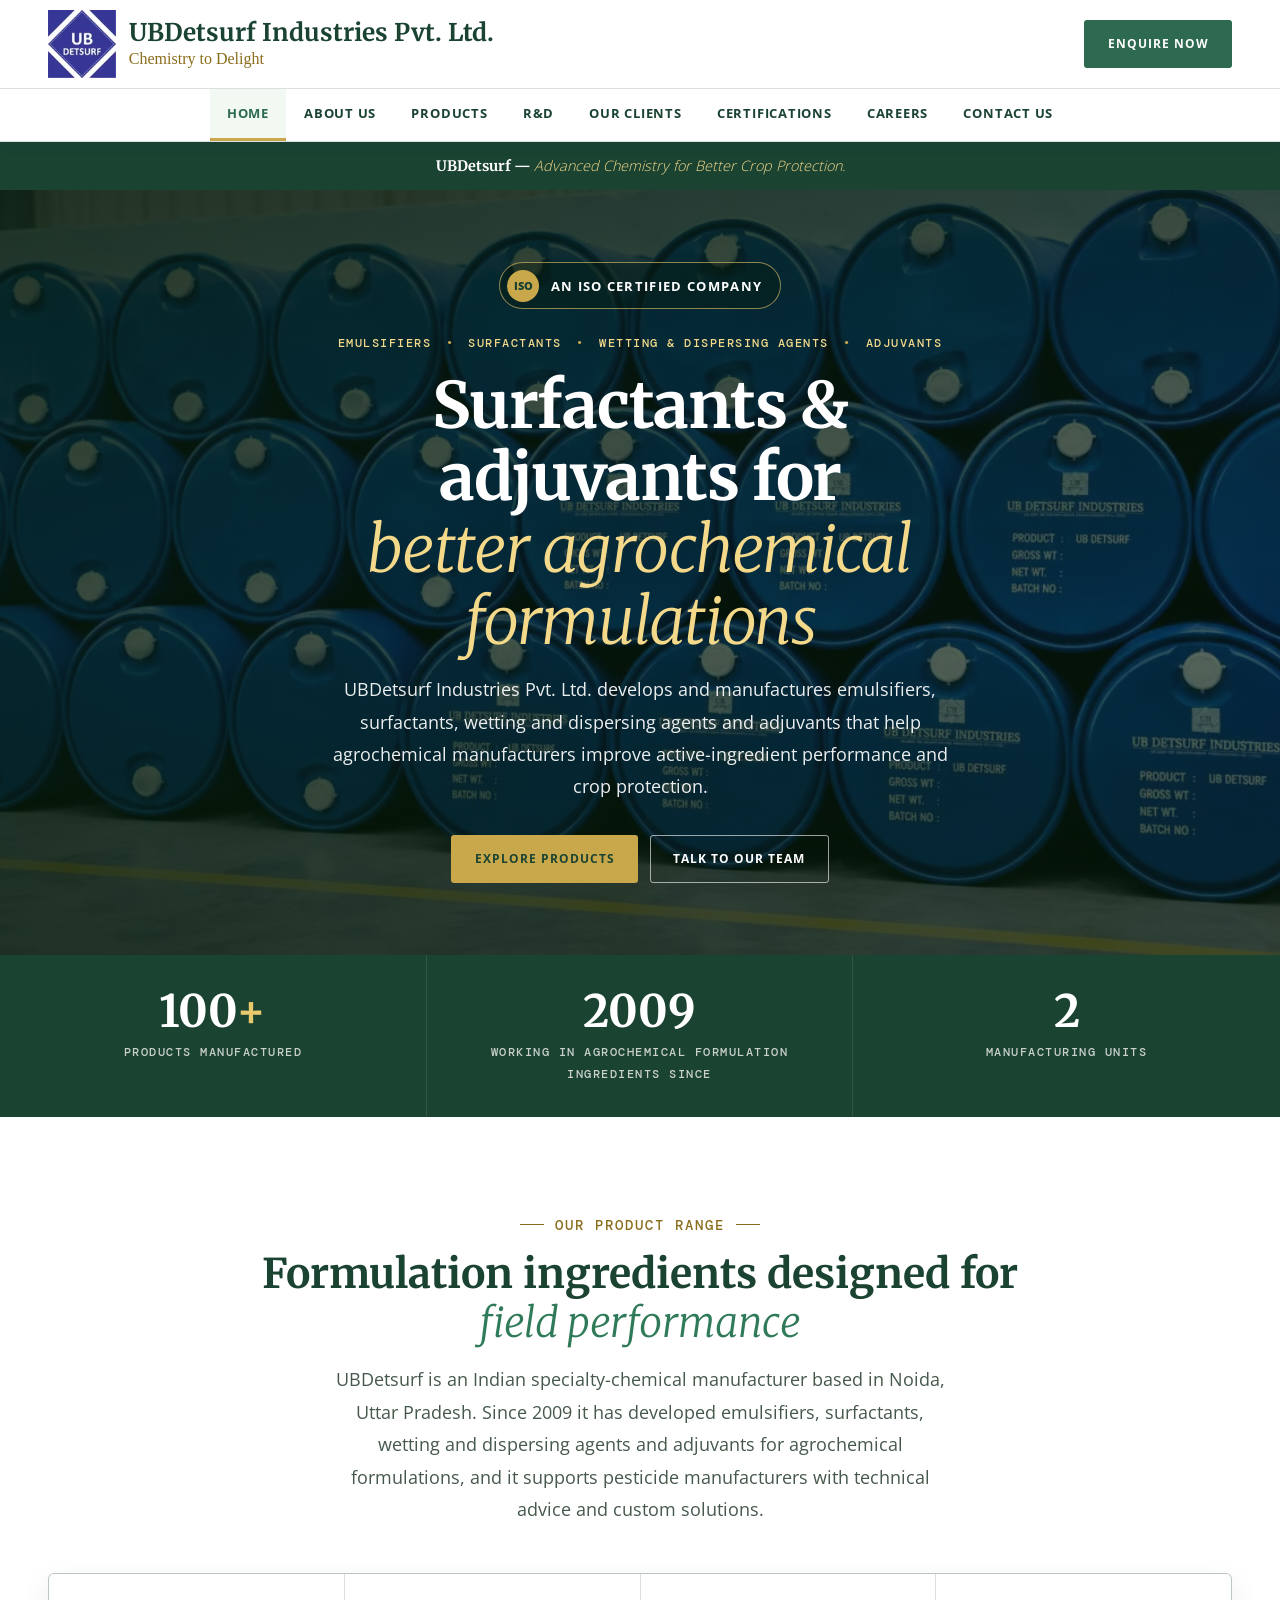
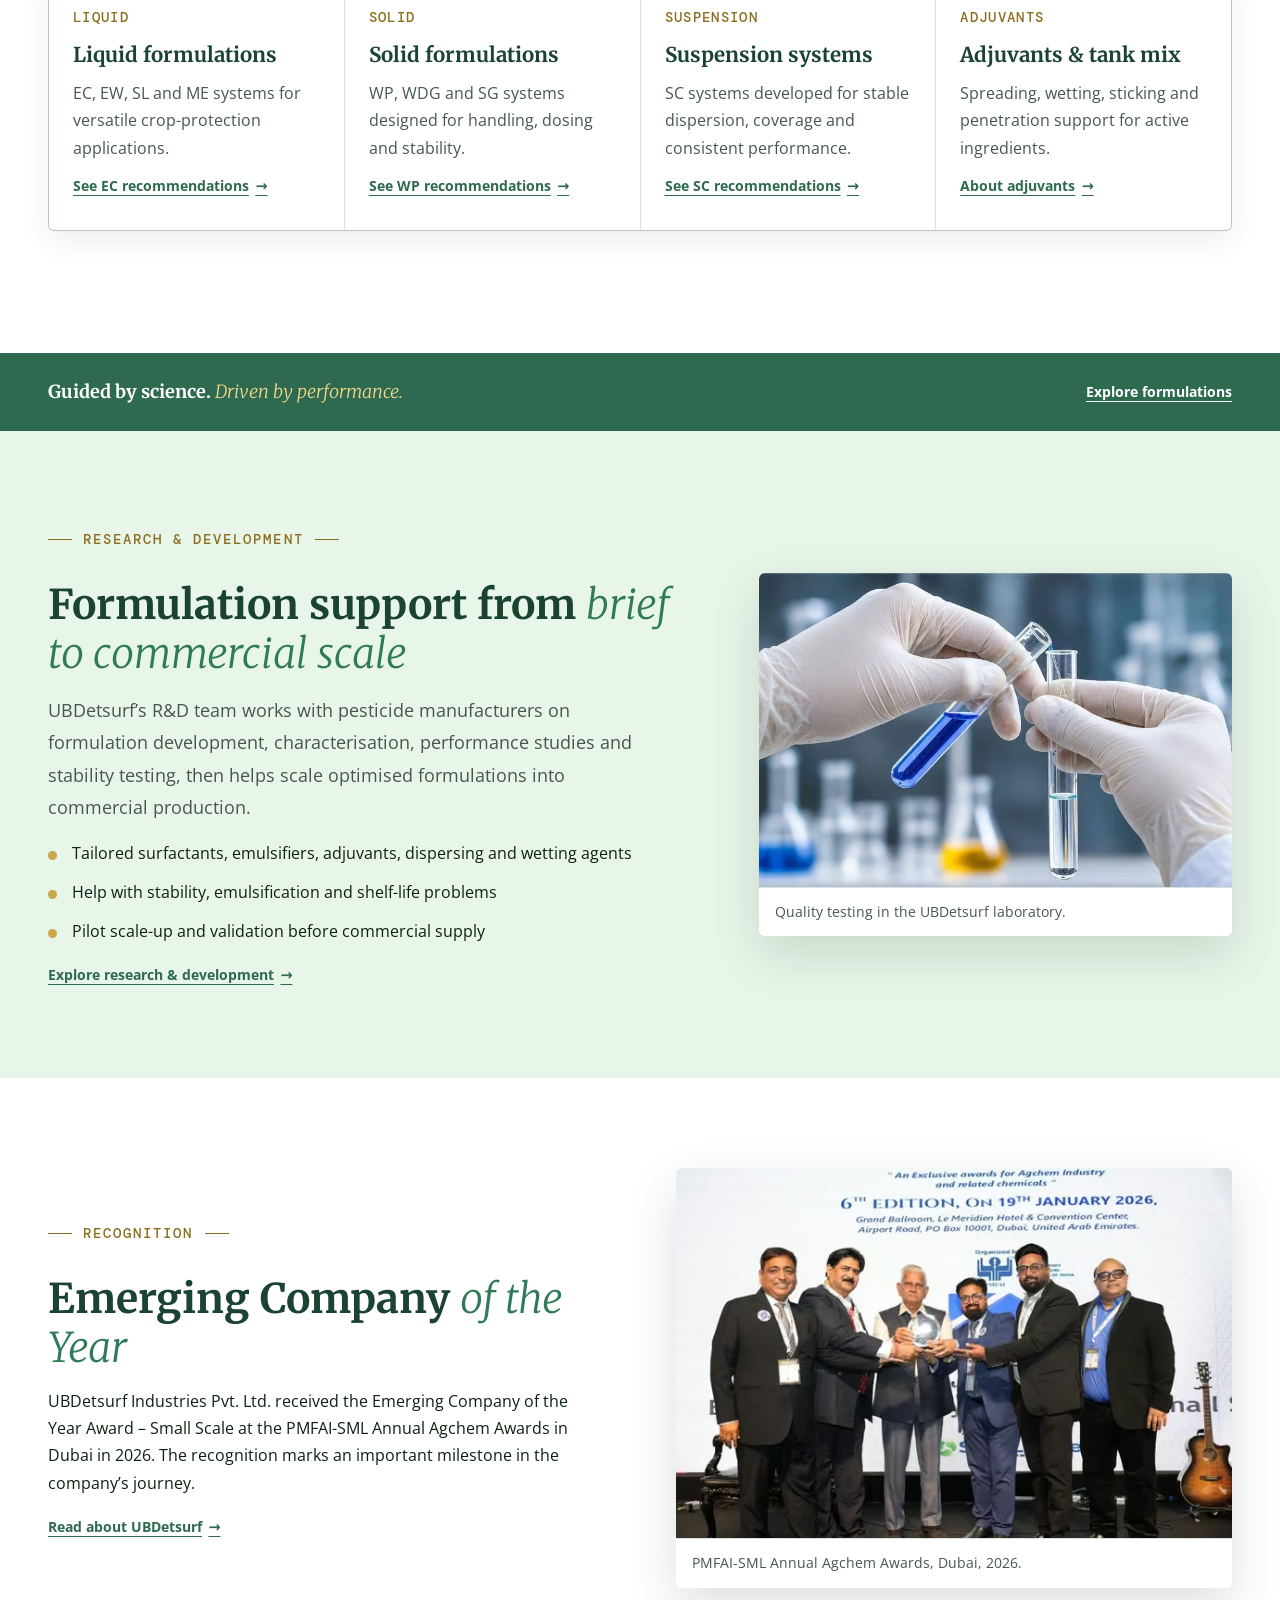
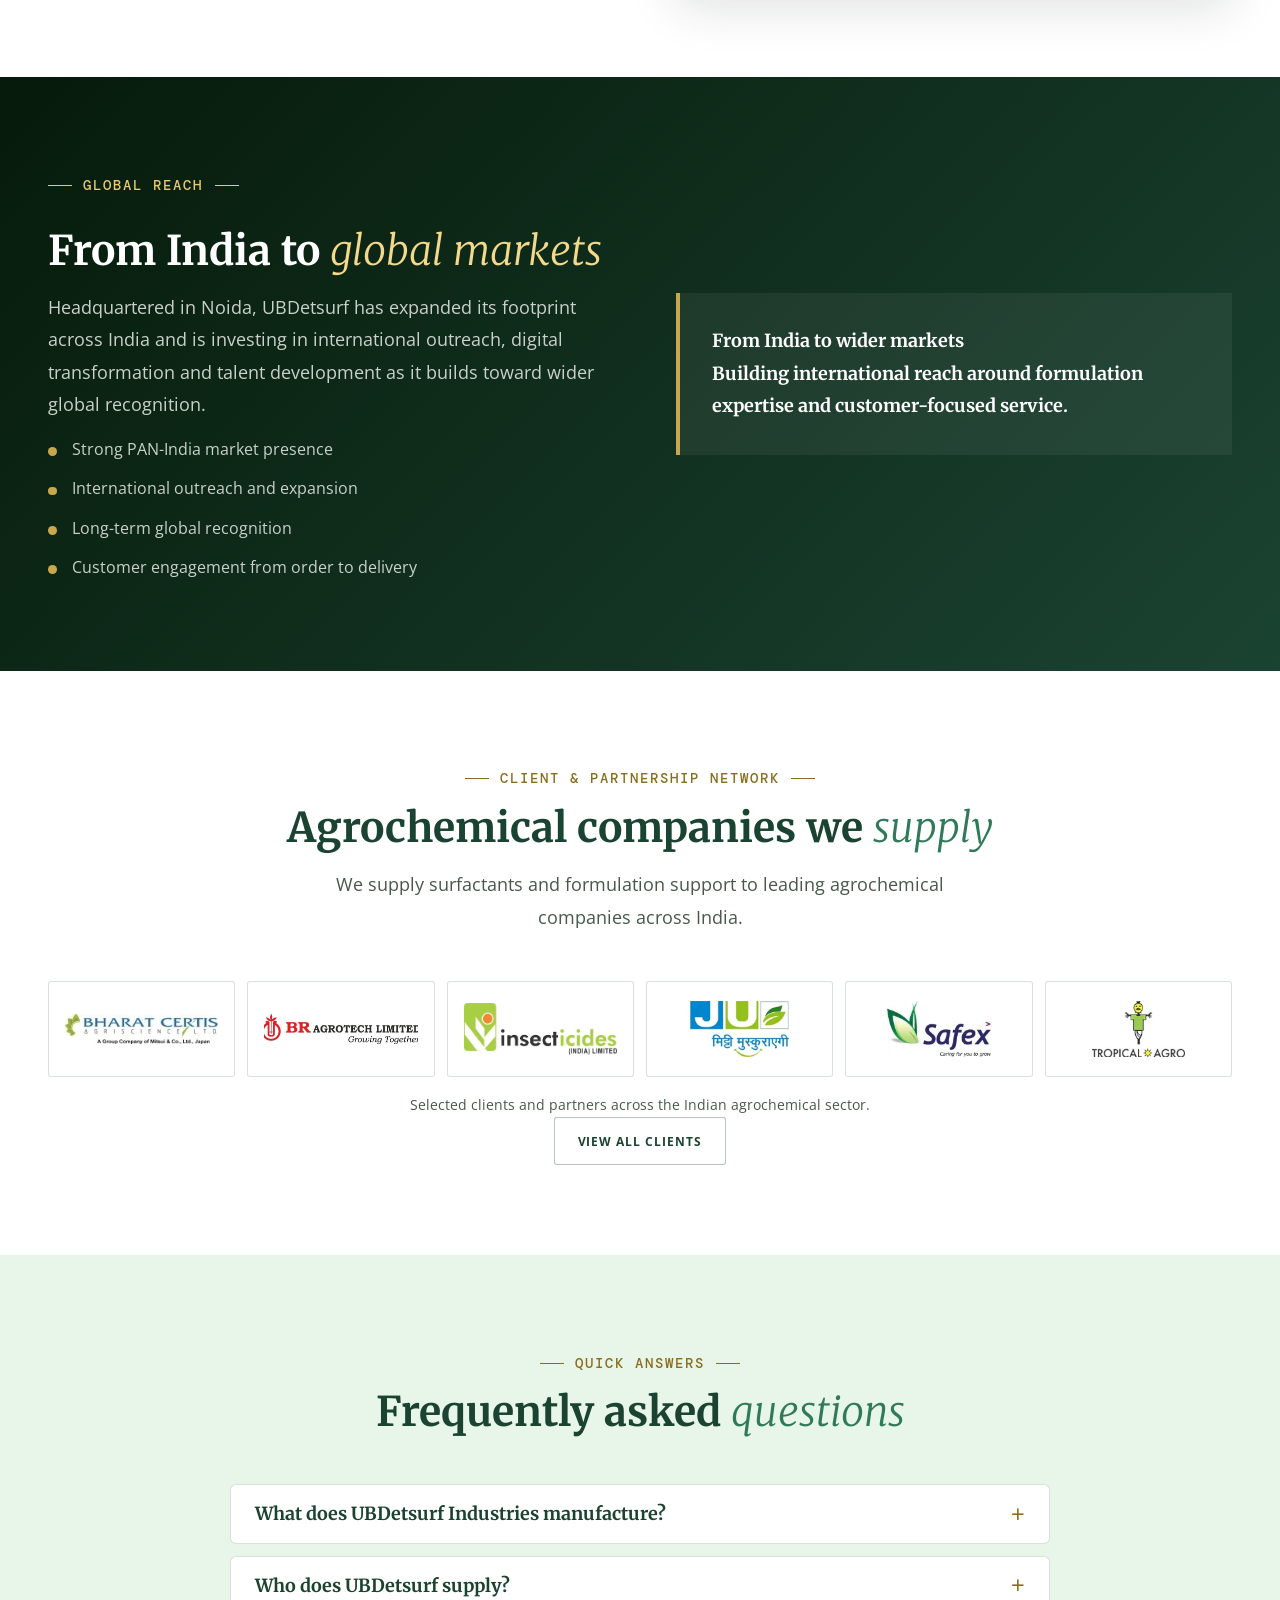
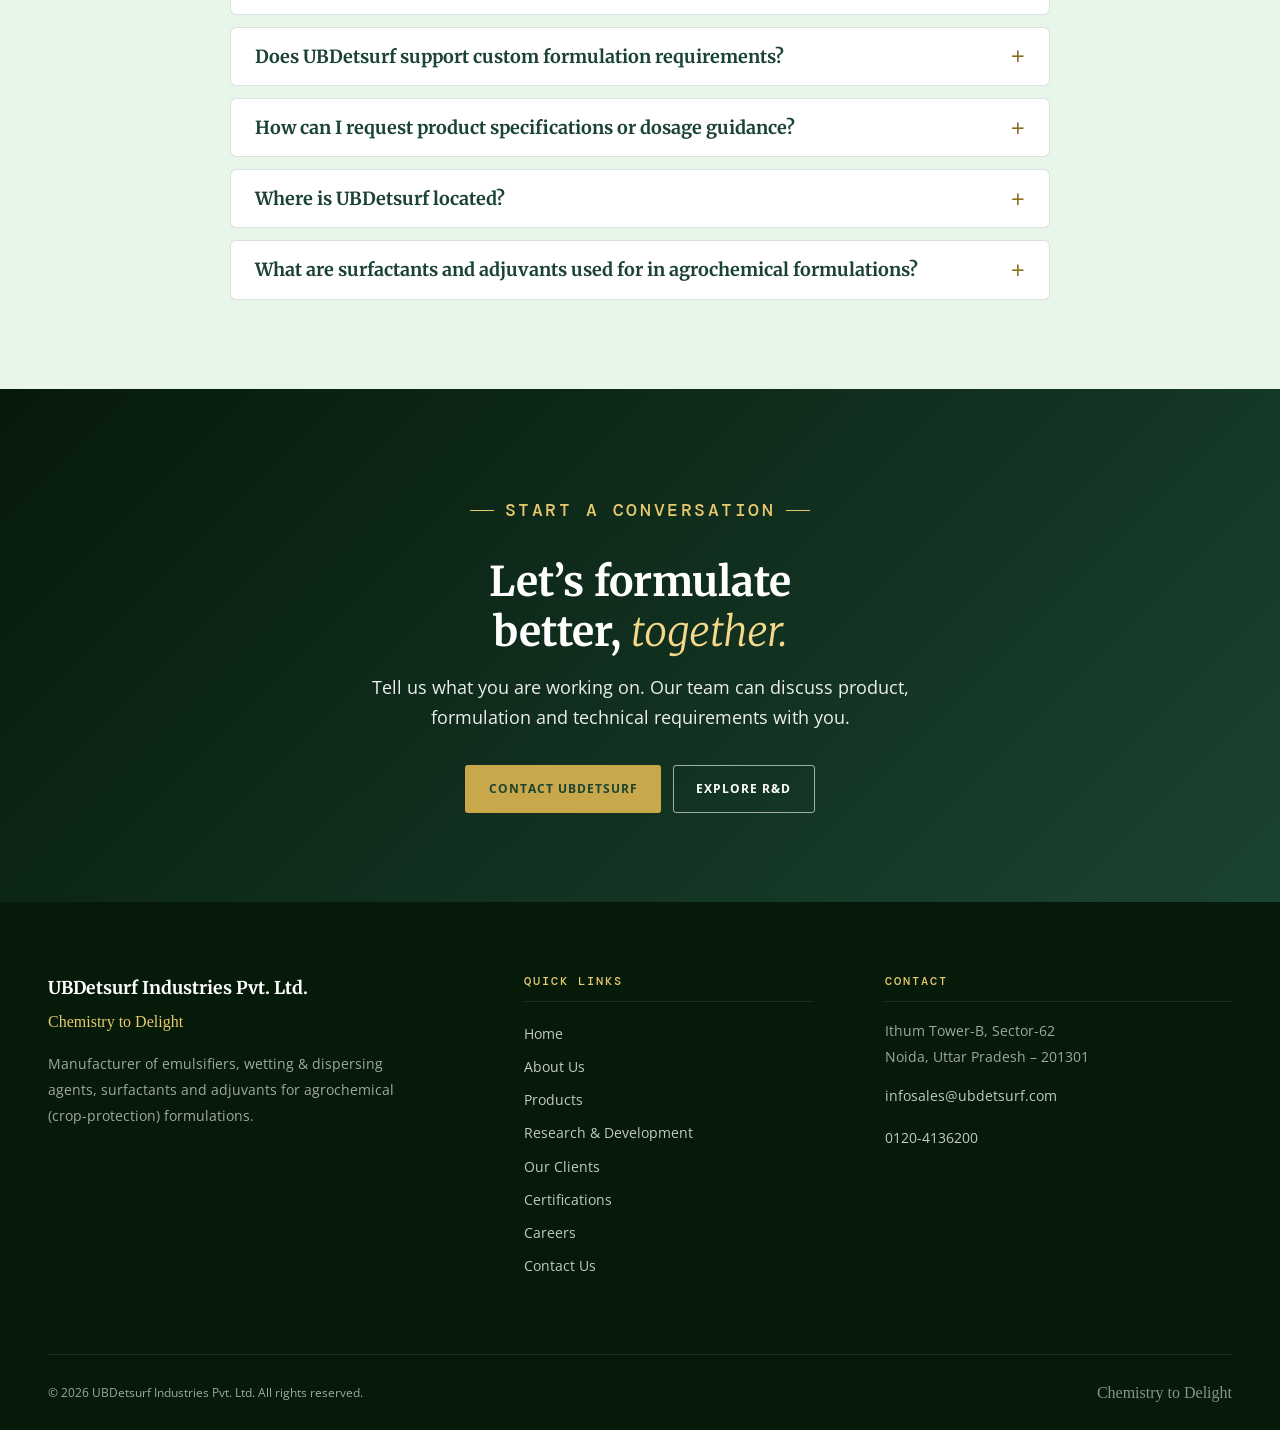
==== index.html @ bb8dee8e "Add rebuilt UBDetsurf static website 8-page HTML5/CSS3/vanilla JS site with self-hosted fonts, AVIF/" ====
<!DOCTYPE html>
<html lang="en-IN">
<head>
<meta charset="utf-8">
<meta name="viewport" content="width=device-width, initial-scale=1">
<title>UBDetsurf Industries | Agrochemical Surfactants &amp; Adjuvants</title>
<meta name="description" content="UBDetsurf Industries Pvt. Ltd., Noida, makes emulsifiers, surfactants, wetting and dispersing agents and adjuvants for agrochemical formulations.">
<link rel="canonical" href="https://www.ubdetsurf.com/">
<meta name="robots" content="index, follow, max-image-preview:large">
<meta name="theme-color" content="#1b4332">
<meta name="author" content="UBDetsurf Industries Pvt. Ltd.">

<link rel="icon" href="favicon.ico" sizes="48x48">
<link rel="icon" type="image/png" sizes="32x32" href="assets/icons/favicon-32x32.png">
<link rel="apple-touch-icon" href="assets/icons/apple-touch-icon.png">

<meta property="og:type" content="website">
<meta property="og:site_name" content="UBDetsurf Industries">
<meta property="og:locale" content="en_IN">
<meta property="og:title" content="UBDetsurf Industries | Agrochemical Surfactants &amp; Adjuvants">
<meta property="og:description" content="UBDetsurf Industries Pvt. Ltd., Noida, makes emulsifiers, surfactants, wetting and dispersing agents and adjuvants for agrochemical formulations.">
<meta property="og:url" content="https://www.ubdetsurf.com/">
<meta property="og:image" content="https://www.ubdetsurf.com/assets/images/og/og-home.jpg">
<meta property="og:image:width" content="1200">
<meta property="og:image:height" content="630">
<meta property="og:image:alt" content="UBDetsurf Industries – agrochemical surfactants, emulsifiers and adjuvants">
<meta name="twitter:card" content="summary_large_image">
<meta name="twitter:title" content="UBDetsurf Industries | Agrochemical Surfactants &amp; Adjuvants">
<meta name="twitter:description" content="UBDetsurf Industries Pvt. Ltd., Noida, makes emulsifiers, surfactants, wetting and dispersing agents and adjuvants for agrochemical formulations.">
<meta name="twitter:image" content="https://www.ubdetsurf.com/assets/images/og/og-home.jpg">
<meta name="twitter:image:alt" content="UBDetsurf Industries – agrochemical surfactants, emulsifiers and adjuvants">

<link rel="preload" href="assets/fonts/merriweather-latin-700-normal.woff2" as="font" type="font/woff2" crossorigin>
<link rel="preload" href="assets/fonts/open-sans-latin-wght-normal.woff2" as="font" type="font/woff2" crossorigin>
<link rel="preload" href="assets/fonts/merriweather-latin-300-italic.woff2" as="font" type="font/woff2" crossorigin>
<link rel="preload" href="assets/fonts/dm-mono-latin-500-normal.woff2" as="font" type="font/woff2" crossorigin>
<link rel="preload" as="image" type="image/avif" fetchpriority="high" imagesrcset="assets/images/finished-goods-storage-drums-640.avif 640w, assets/images/finished-goods-storage-drums-960.avif 960w, assets/images/finished-goods-storage-drums-1200.avif 1200w" imagesizes="100vw">
<link rel="stylesheet" href="css/variables.css">
<link rel="stylesheet" href="css/global.css">
<link rel="stylesheet" href="css/components.css">
<link rel="stylesheet" href="css/responsive.css">
<noscript><link rel="stylesheet" href="css/no-js.css"></noscript>

<script type="application/ld+json">
{
  "@context": "https://schema.org",
  "@graph": [
    {
      "@type": "Organization",
      "@id": "https://www.ubdetsurf.com/#organization",
      "name": "UBDetsurf Industries Pvt. Ltd.",
      "alternateName": "UBDetsurf",
      "legalName": "UBDetsurf Industries Private Limited",
      "url": "https://www.ubdetsurf.com/",
      "logo": {
        "@type": "ImageObject",
        "@id": "https://www.ubdetsurf.com/#logo",
        "url": "https://www.ubdetsurf.com/assets/images/ubdetsurf-logo-192.png",
        "contentUrl": "https://www.ubdetsurf.com/assets/images/ubdetsurf-logo-192.png",
        "width": 192,
        "height": 192,
        "caption": "UBDetsurf Industries logo"
      },
      "image": "https://www.ubdetsurf.com/assets/images/ubdetsurf-logo-192.png",
      "slogan": "Chemistry to Delight",
      "description": "UBDetsurf Industries Pvt. Ltd. is a specialty chemical manufacturer in Noida, India, making emulsifiers, surfactants, wetting and dispersing agents and adjuvants for agrochemical (crop-protection) formulations.",
      "address": {
        "@type": "PostalAddress",
        "streetAddress": "Ithum, Tower-B, 1111A, Plot No. A-40, Sector-62",
        "addressLocality": "Noida",
        "addressRegion": "Uttar Pradesh",
        "postalCode": "201301",
        "addressCountry": "IN"
      },
      "telephone": "+91-120-4136200",
      "email": "infosales@ubdetsurf.com",
      "contactPoint": [
        {
          "@type": "ContactPoint",
          "contactType": "sales",
          "telephone": "+91-9999422987",
          "email": "infosales@ubdetsurf.com",
          "areaServed": "IN",
          "name": "Sales team"
        },
        {
          "@type": "ContactPoint",
          "contactType": "purchasing",
          "telephone": "+91-9818009891",
          "email": "scm@ubdetsurf.com",
          "areaServed": "IN",
          "name": "Purchase / supply chain team"
        }
      ],
      "areaServed": {
        "@type": "Country",
        "name": "India"
      },
      "knowsAbout": [
        "Agrochemical surfactants",
        "Emulsifiers for pesticide formulations",
        "Wetting and dispersing agents",
        "Agricultural adjuvants and tank-mix additives",
        "Agrochemical formulation development"
      ],
      "award": "Emerging Company of the Year Award – Small Scale, PMFAI-SML Annual Agchem Awards, Dubai, 2026"
    },
    {
      "@type": "WebSite",
      "@id": "https://www.ubdetsurf.com/#website",
      "url": "https://www.ubdetsurf.com/",
      "name": "UBDetsurf Industries",
      "inLanguage": "en-IN",
      "publisher": {
        "@id": "https://www.ubdetsurf.com/#organization"
      }
    },
    {
      "@type": "WebPage",
      "@id": "https://www.ubdetsurf.com/#webpage",
      "url": "https://www.ubdetsurf.com/",
      "name": "UBDetsurf Industries | Agrochemical Surfactants & Adjuvants",
      "description": "UBDetsurf Industries Pvt. Ltd., Noida, makes emulsifiers, surfactants, wetting and dispersing agents and adjuvants for agrochemical formulations.",
      "inLanguage": "en-IN",
      "isPartOf": {
        "@id": "https://www.ubdetsurf.com/#website"
      },
      "about": {
        "@id": "https://www.ubdetsurf.com/#organization"
      },
      "breadcrumb": {
        "@id": "https://www.ubdetsurf.com/#breadcrumb"
      },
      "primaryImageOfPage": {
        "@type": "ImageObject",
        "url": "https://www.ubdetsurf.com/assets/images/og/og-home.jpg",
        "width": 1200,
        "height": 630
      }
    },
    {
      "@type": "BreadcrumbList",
      "@id": "https://www.ubdetsurf.com/#breadcrumb",
      "itemListElement": [
        {
          "@type": "ListItem",
          "position": 1,
          "name": "Home",
          "item": "https://www.ubdetsurf.com/"
        }
      ]
    },
    {
      "@type": "FAQPage",
      "@id": "https://www.ubdetsurf.com/#faq",
      "mainEntity": [
        {
          "@type": "Question",
          "name": "What does UBDetsurf Industries manufacture?",
          "acceptedAnswer": {
            "@type": "Answer",
            "text": "UBDetsurf Industries Pvt. Ltd. manufactures emulsifiers, surfactants, wetting and dispersing agents and adjuvants for agrochemical (crop-protection) formulations. Its recommendation tables cover EC, EW, SC, SL, WP/WDG, SG and granule formulations, and the team also supports microemulsions, adjuvants and tank-mix additives. See the full product range."
          }
        },
        {
          "@type": "Question",
          "name": "Who does UBDetsurf supply?",
          "acceptedAnswer": {
            "@type": "Answer",
            "text": "UBDetsurf supplies surfactants and formulation support to agrochemical manufacturers and formulators across India. A selection of customers is listed on the Our Clients page."
          }
        },
        {
          "@type": "Question",
          "name": "Does UBDetsurf support custom formulation requirements?",
          "acceptedAnswer": {
            "@type": "Answer",
            "text": "Yes. The R&D team develops surfactants, emulsifiers, adjuvants, dispersing agents and wetting agents to match customer requirements and works with customers from concept to commercial scale. Read more on the Research & Development page."
          }
        },
        {
          "@type": "Question",
          "name": "How can I request product specifications or dosage guidance?",
          "acceptedAnswer": {
            "@type": "Answer",
            "text": "Email infosales@ubdetsurf.com or call 0120-4136200, and mention the formulation type, active ingredient and target market. Recommended dosages and ratios depend on the formulation and the technical material used, so they are shared on request. You can also use the enquiry form."
          }
        },
        {
          "@type": "Question",
          "name": "Where is UBDetsurf located?",
          "acceptedAnswer": {
            "@type": "Answer",
            "text": "The corporate and head office is at Ithum Tower-B, Sector-62, Noida, Uttar Pradesh 201301, India. The company operates two manufacturing units, with a third planned."
          }
        },
        {
          "@type": "Question",
          "name": "What are surfactants and adjuvants used for in agrochemical formulations?",
          "acceptedAnswer": {
            "@type": "Answer",
            "text": "In general, surfactants (surface-active agents) help an active ingredient mix with water, stay dispersed and wet or spread on a leaf surface. Emulsifiers are typically used in EC and EW formulations, wetting and dispersing agents in suspension and powder formulations, and adjuvants or tank-mix additives are added to improve spreading, sticking and penetration of a spray. This is general technical background; the right product depends on the formulation, so ask the UBDetsurf team for a recommendation."
          }
        }
      ]
    }
  ]
}
</script>
</head>
<body>
<a class="skip-link" href="#main">Skip to main content</a>
<header class="site-header">
  <div class="site-header__brand container">
    <a class="logo" href="index.html">
      <img class="logo__mark" src="assets/images/ubdetsurf-logo-96.webp"
           srcset="assets/images/ubdetsurf-logo-96.webp 96w, assets/images/ubdetsurf-logo-192.webp 192w"
           sizes="68px" width="68" height="68" alt="" decoding="async">
      <span class="logo__text">
        <span class="logo__name"><b>UBDetsurf</b> Industries Pvt. Ltd.</span>
        <span class="logo__tag">Chemistry to Delight</span>
      </span>
    </a>
    <a class="btn btn--green header-cta" href="contact-us.html#enquiry">Enquire now</a>
    <button class="nav-toggle" type="button" aria-expanded="false" aria-controls="site-nav">
      <span class="nav-toggle__bars" aria-hidden="true"></span>
      <span class="visually-hidden">Menu</span>
    </button>
  </div>
  <nav class="site-nav" id="site-nav" aria-label="Primary">
    <ul class="site-nav__list container">
        <li><a href="index.html" aria-current="page">Home</a></li>
        <li><a href="about-us.html">About Us</a></li>
        <li><a href="products.html">Products</a></li>
        <li><a href="research-development.html">R&amp;D</a></li>
        <li><a href="clients.html">Our Clients</a></li>
        <li><a href="iso-certifications.html">Certifications</a></li>
        <li><a href="careers.html">Careers</a></li>
        <li><a href="contact-us.html">Contact Us</a></li>
    </ul>
  </nav>
</header>
<div class="brand-message"><span><strong>UBDetsurf &mdash; </strong><em>Advanced Chemistry for Better Crop Protection.</em></span></div>
<main id="main">

<section class="hero" aria-labelledby="hero-title">
  <div class="hero__media"><picture><source type="image/avif" srcset="assets/images/finished-goods-storage-drums-640.avif 640w, assets/images/finished-goods-storage-drums-960.avif 960w, assets/images/finished-goods-storage-drums-1200.avif 1200w" sizes="100vw"><source type="image/webp" srcset="assets/images/finished-goods-storage-drums-640.webp 640w, assets/images/finished-goods-storage-drums-960.webp 960w, assets/images/finished-goods-storage-drums-1200.webp 1200w" sizes="100vw"><img src="assets/images/finished-goods-storage-drums-960.webp" width="1200" height="675" alt="Blue UBDetsurf Industries drums stacked in the finished goods store" fetchpriority="high" decoding="async"></picture></div>
  <div class="hero__inner container">
    <p class="iso-badge"><span class="iso-badge__mark" aria-hidden="true">ISO</span>An ISO certified company</p>
    <ul class="hero__keys" aria-label="Product groups">
      <li>Emulsifiers</li><li>Surfactants</li><li>Wetting &amp; dispersing agents</li><li>Adjuvants</li>
    </ul>
    <h1 id="hero-title">Surfactants &amp; adjuvants for <em>better agrochemical formulations</em></h1>
    <p class="hero__lead">UBDetsurf Industries Pvt. Ltd. develops and manufactures emulsifiers, surfactants, wetting and dispersing agents and adjuvants that help agrochemical manufacturers improve active-ingredient performance and crop protection.</p>
    <div class="btn-row btn-row--center">
      <a class="btn btn--gold" href="products.html">Explore products</a>
      <a class="btn btn--outline-light" href="contact-us.html#enquiry">Talk to our team</a>
    </div>
  </div>
</section>

<section class="metrics" aria-label="Company highlights">
  <div class="metric"><p class="metric__value">100<span>+</span></p><p class="metric__label">Products manufactured</p></div>
  <div class="metric"><p class="metric__value">2009</p><p class="metric__label">Working in agrochemical formulation ingredients since</p></div>
  <div class="metric"><p class="metric__value">2</p><p class="metric__label">Manufacturing units</p></div>
</section>

<section class="section section--white" aria-labelledby="range-title">
  <div class="container">
    <div class="section-head" data-reveal>
      <p class="eyebrow">Our product range</p>
      <h2 id="range-title">Formulation ingredients designed for <em>field performance</em></h2>
      <p class="lead">UBDetsurf is an Indian specialty-chemical manufacturer based in Noida, Uttar Pradesh. Since 2009 it has developed emulsifiers, surfactants, wetting and dispersing agents and adjuvants for agrochemical formulations, and it supports pesticide manufacturers with technical advice and custom solutions.</p>
    </div>
    <div class="tile-grid tile-grid--4" data-reveal>
      <a class="tile" href="products.html#ec">
        <span class="tile__code">Liquid</span>
        <h3>Liquid formulations</h3>
        <p>EC, EW, SL and ME systems for versatile crop-protection applications.</p>
        <span class="link-arrow">See EC recommendations</span>
      </a>
      <a class="tile" href="products.html#wp">
        <span class="tile__code">Solid</span>
        <h3>Solid formulations</h3>
        <p>WP, WDG and SG systems designed for handling, dosing and stability.</p>
        <span class="link-arrow">See WP recommendations</span>
      </a>
      <a class="tile" href="products.html#sc">
        <span class="tile__code">Suspension</span>
        <h3>Suspension systems</h3>
        <p>SC systems developed for stable dispersion, coverage and consistent performance.</p>
        <span class="link-arrow">See SC recommendations</span>
      </a>
      <a class="tile" href="products.html#adjuvants">
        <span class="tile__code">Adjuvants</span>
        <h3>Adjuvants &amp; tank mix</h3>
        <p>Spreading, wetting, sticking and penetration support for active ingredients.</p>
        <span class="link-arrow">About adjuvants</span>
      </a>
    </div>
    <p class="btn-row btn-row--center"></p>
  </div>
</section>

<section class="strip" aria-label="Product range summary">
  <div class="container strip__inner">
    <p class="strip__text">Guided by science. <em>Driven by performance.</em></p>
    <a href="products.html">Explore formulations</a>
  </div>
</section>

<section class="section section--tint" aria-labelledby="rnd-title">
  <div class="container split split--wide-copy">
    <div class="split__copy" data-reveal>
      <p class="eyebrow">Research &amp; development</p>
      <h2 id="rnd-title">Formulation support from <em>brief to commercial scale</em></h2>
      <p class="lead">UBDetsurf&rsquo;s R&amp;D team works with pesticide manufacturers on formulation development, characterisation, performance studies and stability testing, then helps scale optimised formulations into commercial production.</p>
      <ul class="checklist">
        <li>Tailored surfactants, emulsifiers, adjuvants, dispersing and wetting agents</li>
        <li>Help with stability, emulsification and shelf-life problems</li>
        <li>Pilot scale-up and validation before commercial supply</li>
      </ul>
      <p><a class="link-arrow" href="research-development.html">Explore research &amp; development</a></p>
    </div>
    <figure class="frame" data-reveal>
      <picture><source type="image/avif" srcset="assets/images/quality-testing-laboratory-400.avif 400w, assets/images/quality-testing-laboratory-763.avif 763w" sizes="(min-width: 900px) 40vw, 100vw"><source type="image/webp" srcset="assets/images/quality-testing-laboratory-400.webp 400w, assets/images/quality-testing-laboratory-763.webp 763w" sizes="(min-width: 900px) 40vw, 100vw"><img src="assets/images/quality-testing-laboratory-763.webp" width="763" height="506" alt="Gloved hands holding laboratory test tubes during quality testing at UBDetsurf" loading="lazy" decoding="async"></picture>
      <figcaption>Quality testing in the UBDetsurf laboratory.</figcaption>
    </figure>
  </div>
</section>

<section class="section section--white" aria-labelledby="award-title">
  <div class="container split">
    <div class="split__copy" data-reveal>
      <p class="eyebrow">Recognition</p>
      <h2 id="award-title">Emerging Company <em>of the Year</em></h2>
      <p>UBDetsurf Industries Pvt. Ltd. received the Emerging Company of the Year Award &ndash; Small Scale at the PMFAI-SML Annual Agchem Awards in Dubai in 2026. The recognition marks an important milestone in the company&rsquo;s journey.</p>
      <p><a class="link-arrow" href="about-us.html">Read about UBDetsurf</a></p>
    </div>
    <figure class="frame" data-reveal>
      <picture><source type="image/avif" srcset="assets/images/emerging-company-award-agchem-dubai-2026-600.avif 600w, assets/images/emerging-company-award-agchem-dubai-2026-1200.avif 1200w" sizes="(min-width: 900px) 45vw, 100vw"><source type="image/webp" srcset="assets/images/emerging-company-award-agchem-dubai-2026-600.webp 600w, assets/images/emerging-company-award-agchem-dubai-2026-1200.webp 1200w" sizes="(min-width: 900px) 45vw, 100vw"><img src="assets/images/emerging-company-award-agchem-dubai-2026-600.webp" width="1200" height="800" alt="UBDetsurf Industries representatives receiving the Emerging Company of the Year Award on stage in Dubai" loading="lazy" decoding="async"></picture>
      <figcaption>PMFAI-SML Annual Agchem Awards, Dubai, 2026.</figcaption>
    </figure>
  </div>
</section>

<section class="section section--dark" aria-labelledby="reach-title">
  <div class="container split">
    <div class="split__copy" data-reveal>
      <p class="eyebrow">Global reach</p>
      <h2 id="reach-title">From India to <em>global markets</em></h2>
      <p class="lead">Headquartered in Noida, UBDetsurf has expanded its footprint across India and is investing in international outreach, digital transformation and talent development as it builds toward wider global recognition.</p>
      <ul class="checklist">
        <li>Strong PAN-India market presence</li>
        <li>International outreach and expansion</li>
        <li>Long-term global recognition</li>
        <li>Customer engagement from order to delivery</li>
      </ul>
    </div>
    <blockquote class="quote-block" data-reveal>
      <strong>From India to wider markets</strong><br>
      Building international reach around formulation expertise and customer-focused service.
    </blockquote>
  </div>
</section>

<section class="section section--white" aria-labelledby="clients-title">
  <div class="container">
    <div class="section-head" data-reveal>
      <p class="eyebrow">Client &amp; partnership network</p>
      <h2 id="clients-title">Agrochemical companies we <em>supply</em></h2>
      <p class="lead">We supply surfactants and formulation support to leading agrochemical companies across India.</p>
    </div>
    <ul class="logo-grid">
      <li><img src="assets/images/clients/bharat-certis-agriscience.webp" width="197" height="38" alt="Bharat Certis AgriScience Ltd. logo" loading="lazy" decoding="async"></li>
      <li><img src="assets/images/clients/br-agrotech-limited.webp" width="600" height="119" alt="BR Agrotech Limited logo" loading="lazy" decoding="async"></li>
      <li><img src="assets/images/clients/insecticides-india-limited.webp" width="387" height="130" alt="Insecticides (India) Limited logo" loading="lazy" decoding="async"></li>
      <li><img src="assets/images/clients/ju-agri-sciences.webp" width="300" height="170" alt="JU Agri Sciences logo" loading="lazy" decoding="async"></li>
      <li><img src="assets/images/clients/safex-chemicals.webp" width="166" height="89" alt="Safex Chemicals logo" loading="lazy" decoding="async"></li>
      <li><img src="assets/images/clients/tropical-agro-system.webp" width="140" height="84" alt="Tropical Agro System (India) Pvt. Ltd. logo" loading="lazy" decoding="async"></li>
    </ul>
    <p class="fine-print">Selected clients and partners across the Indian agrochemical sector.</p>
    <p class="btn-row btn-row--center"><a class="btn btn--outline" href="clients.html">View all clients</a></p>
  </div>
</section>

<section class="section section--tint" aria-labelledby="faq-title">
  <div class="container--narrow">
    <div class="section-head" data-reveal>
      <p class="eyebrow">Quick answers</p>
      <h2 id="faq-title">Frequently asked <em>questions</em></h2>
    </div>
    <div class="faq">
<details><summary>What does UBDetsurf Industries manufacture?</summary><div class="faq__answer"><p>UBDetsurf Industries Pvt. Ltd. manufactures emulsifiers, surfactants, wetting and dispersing agents and adjuvants for agrochemical (crop-protection) formulations. Its recommendation tables cover EC, EW, SC, SL, WP/WDG, SG and granule formulations, and the team also supports microemulsions, adjuvants and tank-mix additives. See the <a href="products.html">full product range</a>.</p></div></details>
<details><summary>Who does UBDetsurf supply?</summary><div class="faq__answer"><p>UBDetsurf supplies surfactants and formulation support to agrochemical manufacturers and formulators across India. A selection of customers is listed on the <a href="clients.html">Our Clients</a> page.</p></div></details>
<details><summary>Does UBDetsurf support custom formulation requirements?</summary><div class="faq__answer"><p>Yes. The R&amp;D team develops surfactants, emulsifiers, adjuvants, dispersing agents and wetting agents to match customer requirements and works with customers from concept to commercial scale. Read more on the <a href="research-development.html">Research &amp; Development</a> page.</p></div></details>
<details><summary>How can I request product specifications or dosage guidance?</summary><div class="faq__answer"><p>Email <a href="mailto:infosales@ubdetsurf.com">infosales@ubdetsurf.com</a> or call 0120-4136200, and mention the formulation type, active ingredient and target market. Recommended dosages and ratios depend on the formulation and the technical material used, so they are shared on request. You can also use the <a href="contact-us.html#enquiry">enquiry form</a>.</p></div></details>
<details><summary>Where is UBDetsurf located?</summary><div class="faq__answer"><p>The corporate and head office is at Ithum Tower-B, Sector-62, Noida, Uttar Pradesh 201301, India. The company operates two manufacturing units, with a third planned.</p></div></details>
<details><summary>What are surfactants and adjuvants used for in agrochemical formulations?</summary><div class="faq__answer"><p>In general, surfactants (surface-active agents) help an active ingredient mix with water, stay dispersed and wet or spread on a leaf surface. Emulsifiers are typically used in EC and EW formulations, wetting and dispersing agents in suspension and powder formulations, and adjuvants or tank-mix additives are added to improve spreading, sticking and penetration of a spray. This is general technical background; the right product depends on the formulation, so ask the UBDetsurf team for a recommendation.</p></div></details>
</div>
  </div>
</section>

<section class="cta-band" data-reveal>
  <div class="container">
    <p class="eyebrow">Start a conversation</p>
    <h2>Let&rsquo;s formulate better, <em>together.</em></h2>
    <p>Tell us what you are working on. Our team can discuss product, formulation and technical requirements with you.</p>
    <div class="btn-row btn-row--center">
      <a class="btn btn--gold" href="contact-us.html#enquiry">Contact UBDetsurf</a>
      <a class="btn btn--outline-light" href="research-development.html">Explore R&amp;D</a>
    </div>
  </div>
</section>

</main>
<footer class="site-footer">
  <div class="container">
    <div class="site-footer__grid">
      <div>
        <p class="site-footer__name"><b>UBDetsurf</b> Industries Pvt. Ltd.</p>
        <p class="site-footer__tag">Chemistry to Delight</p>
        <p class="site-footer__about">Manufacturer of emulsifiers, wetting &amp; dispersing agents, surfactants and adjuvants for agrochemical (crop-protection) formulations.</p>
      </div>
      <nav aria-label="Footer">
        <h2>Quick links</h2>
        <ul class="site-footer__links">
        <li><a href="index.html">Home</a></li>
        <li><a href="about-us.html">About Us</a></li>
        <li><a href="products.html">Products</a></li>
        <li><a href="research-development.html">Research &amp; Development</a></li>
        <li><a href="clients.html">Our Clients</a></li>
        <li><a href="iso-certifications.html">Certifications</a></li>
        <li><a href="careers.html">Careers</a></li>
        <li><a href="contact-us.html">Contact Us</a></li>
        </ul>
      </nav>
      <div>
        <h2>Contact</h2>
        <address>
          <p>Ithum Tower-B, Sector-62<br>Noida, Uttar Pradesh – 201301</p>
          <p><a href="mailto:infosales@ubdetsurf.com">infosales@ubdetsurf.com</a></p>
          <p><a href="tel:+911204136200">0120-4136200</a></p>
        </address>
      </div>
    </div>
    <div class="site-footer__bottom">
      <span>&copy; 2026 UBDetsurf Industries Pvt. Ltd. All rights reserved.</span>
      <span class="site-footer__script">Chemistry to Delight</span>
    </div>
  </div>
</footer>
<script src="js/main.js" defer></script>
</body>
</html>
---- css/variables.css ----
/* ==========================================================================
   UBDetsurf Industries — design tokens
   Single source of truth for colour, type, spacing. Change a value here and
   it updates on every page. Values are carried over from the original Wix
   site (forest green + gold, Merriweather / Open Sans / DM Mono).
   ========================================================================== */

/* Self-hosted fonts (Latin subset, SIL Open Font License). font-display: swap
   keeps text visible while fonts load. */
@font-face {
  font-family: "Merriweather";
  src: url("../assets/fonts/merriweather-latin-700-normal.woff2") format("woff2");
  font-weight: 700;
  font-style: normal;
  font-display: swap;
}
@font-face {
  font-family: "Merriweather";
  src: url("../assets/fonts/merriweather-latin-300-italic.woff2") format("woff2");
  font-weight: 300;
  font-style: italic;
  font-display: swap;
}
/* Open Sans is a variable font: one file covers weights 300–800. */
@font-face {
  font-family: "Open Sans";
  src: url("../assets/fonts/open-sans-latin-wght-normal.woff2") format("woff2");
  font-weight: 300 800;
  font-style: normal;
  font-display: swap;
}
@font-face {
  font-family: "DM Mono";
  src: url("../assets/fonts/dm-mono-latin-500-normal.woff2") format("woff2");
  font-weight: 500;
  font-style: normal;
  font-display: swap;
}

:root {
  /* --- Brand greens (from the original site) --- */
  --green-900: #061a0a;
  --green-800: #0e2d14;
  --green-700: #1b4332;
  --green-600: #2d6a4f;
  --green-500: #40916c;
  --green-400: #52b788;
  /* Darker variant of green-500 that passes 4.5:1 on white for italic accents. */
  --green-accent: #2f7a58;

  /* --- Gold accents --- */
  --gold-500: #c9a84c;   /* decorative + buttons + use on DARK backgrounds */
  --gold-300: #e8c96e;
  --gold-200: #f4d98a;
  /* The original gold fails contrast on light backgrounds (2.3:1).
     Use this darker gold for small text on white / off-white (4.9:1). */
  --gold-text: #8a6d1c;

  /* --- Logo navy (used sparingly: focus ring on dark areas, theme colour) --- */
  --brand-navy: #33449c;

  /* --- Neutrals / surfaces --- */
  --white: #ffffff;
  --surface: #f4fbf4;      /* page background */
  --surface-alt: #e8f5e9;  /* tinted sections, table headers */
  --text: #0d2112;
  --text-muted: #46584b;   /* 7:1 on --surface */
  --line: rgba(27, 67, 50, 0.16);
  --line-strong: rgba(27, 67, 50, 0.32);

  /* Text on dark green */
  --on-dark: #ffffff;
  --on-dark-muted: #cad1cb;   /* 9.6:1 on green-800 */

  /* --- Typography --- */
  --font-serif: "Merriweather", Georgia, "Times New Roman", serif;
  --font-sans: "Open Sans", system-ui, -apple-system, "Segoe UI", Roboto, Arial, sans-serif;
  --font-mono: "DM Mono", ui-monospace, "SFMono-Regular", Menlo, Consolas, monospace;
  /* The logo tagline uses Lucida Handwriting. It is a system font that cannot
     be self-hosted, so a handwriting-style fallback chain is provided. */
  --font-script: "Lucida Handwriting Std", "Lucida Handwriting", "Lucida Calligraphy", "Apple Chancery", cursive;

  /* Fluid type scale */
  --fs-xs: 0.78rem;
  --fs-sm: 0.9rem;
  --fs-base: 1rem;
  --fs-md: 1.125rem;
  --fs-h4: 1.1rem;
  --fs-h3: clamp(1.15rem, 1.6vw, 1.4rem);
  --fs-h2: clamp(1.65rem, 3.2vw, 2.7rem);
  --fs-h1: clamp(2rem, 5vw, 3.9rem);
  --fs-hero: clamp(2.1rem, 5.2vw, 4rem);

  /* --- Spacing (4px base) --- */
  --space-1: 0.25rem;
  --space-2: 0.5rem;
  --space-3: 0.75rem;
  --space-4: 1rem;
  --space-5: 1.5rem;
  --space-6: 2rem;
  --space-7: 3rem;
  --space-8: 4.5rem;
  --section-y: clamp(3.25rem, 7vw, 6rem);
  --gutter: clamp(1.25rem, 4vw, 3rem);
  --container: 1240px;
  --container-narrow: 820px;

  /* --- Shape, depth, motion --- */
  --radius: 3px;        /* the original uses small, sharp radii */
  --radius-lg: 6px;
  --shadow-1: 0 10px 30px rgba(13, 33, 18, 0.08);
  --shadow-2: 0 18px 50px rgba(13, 33, 18, 0.14);
  --ease: cubic-bezier(0.2, 0.7, 0.2, 1);
  --dur: 0.25s;

  /* Header geometry (used by the sticky-header offset in global.css) */
  --brand-row-h: 88px;
  --nav-row-h: 52px;
}
---- css/global.css ----
/* ==========================================================================
   Global: reset, base typography, layout primitives, header, footer.
   Mobile-first: these are the small-screen styles. Larger-screen refinements
   live in responsive.css, which loads last.
   ========================================================================== */

*,
*::before,
*::after {
  box-sizing: border-box;
}

html {
  -webkit-text-size-adjust: 100%;
  text-size-adjust: 100%;
  scroll-behavior: smooth;
  /* Anchor jumps should not hide headings under the sticky header. */
  scroll-padding-top: calc(var(--nav-row-h) + 1rem);
}

body {
  margin: 0;
  min-width: 320px;
  font-family: var(--font-sans);
  font-size: var(--fs-base);
  line-height: 1.7;
  color: var(--text);
  background: var(--surface);
  overflow-x: hidden;
  -webkit-font-smoothing: antialiased;
}

h1, h2, h3, h4, h5, p, ul, ol, dl, dd, figure, blockquote {
  margin: 0;
}

ul, ol {
  padding: 0;
  list-style: none;
}

img, picture, svg {
  display: block;
  max-width: 100%;
  height: auto;
}

a {
  color: inherit;
  text-decoration: none;
}

button, input, select, textarea {
  font: inherit;
  color: inherit;
}

table {
  border-collapse: collapse;
  width: 100%;
}

/* ---- Accessibility helpers ---- */
.visually-hidden {
  position: absolute !important;
  width: 1px;
  height: 1px;
  margin: -1px;
  padding: 0;
  overflow: hidden;
  clip: rect(0 0 0 0);
  white-space: nowrap;
  border: 0;
}

.skip-link {
  position: absolute;
  left: var(--space-4);
  top: -4rem;
  z-index: 1000;
  padding: var(--space-3) var(--space-4);
  background: var(--green-700);
  color: var(--white);
  font-weight: 700;
  border-radius: var(--radius);
}
.skip-link:focus {
  top: var(--space-3);
}

/* Visible keyboard focus everywhere. Light ring on dark areas is set below. */
:focus-visible {
  outline: 3px solid var(--green-600);
  outline-offset: 3px;
  border-radius: 2px;
}
.on-dark :focus-visible,
.site-footer :focus-visible,
.hero :focus-visible,
.page-hero :focus-visible,
.cta-band :focus-visible {
  outline-color: var(--gold-300);
}

/* ---- Layout primitives ---- */
.container {
  width: min(var(--container), 100% - 2 * var(--gutter));
  margin-inline: auto;
}
.container--narrow {
  width: min(var(--container-narrow), 100% - 2 * var(--gutter));
  margin-inline: auto;
}

.section {
  padding-block: var(--section-y);
}
.section--white { background: var(--white); }
.section--tint { background: var(--surface-alt); }
.section--dark {
  background: linear-gradient(135deg, var(--green-900), var(--green-700));
  color: var(--on-dark);
}

/* A section heading block: eyebrow + h2 + optional lead. */
.section-head {
  max-width: 760px;
  margin: 0 auto var(--space-7);
  text-align: center;
}
.section-head--left {
  margin-inline: 0;
  text-align: left;
}

/* ---- Headings ---- */
h1, h2, h3, h4 {
  font-family: var(--font-serif);
  line-height: 1.2;
  color: var(--green-700);
}
h2 {
  font-size: var(--fs-h2);
  font-weight: 700;
}
h3 {
  font-size: var(--fs-h3);
  font-weight: 700;
  line-height: 1.3;
}
h4 {
  font-size: var(--fs-h4);
  font-weight: 700;
  line-height: 1.35;
}
/* Emphasised phrase inside a heading: the brand's italic accent. */
h1 em, h2 em, h3 em {
  font-style: italic;
  font-weight: 300;
}
h2 em { color: var(--green-accent); }

.on-dark h2, .section--dark h2,
.on-dark h3, .section--dark h3,
.on-dark h4, .section--dark h4 {
  color: var(--white);
}
.on-dark h2 em, .section--dark h2 em { color: var(--gold-200); }

.lead {
  max-width: 62ch;
  font-size: var(--fs-md);
  line-height: 1.8;
  color: var(--text-muted);
}
.section-head .lead { margin: var(--space-4) auto 0; }
.section-head--left .lead { margin-left: 0; }
.on-dark .lead, .section--dark .lead { color: var(--on-dark-muted); }

/* Section label — mono, tracked, flanked by short rules (original style). */
.eyebrow {
  display: inline-flex;
  align-items: center;
  gap: 0.7rem;
  margin-bottom: var(--space-3);
  font-family: var(--font-mono);
  font-size: var(--fs-sm);
  font-weight: 500;
  letter-spacing: 0.14em;
  text-transform: uppercase;
  color: var(--gold-text);
}
.eyebrow::before,
.eyebrow::after {
  content: "";
  width: 1.5rem;
  height: 1px;
  background: currentColor;
}
.section-head--left .eyebrow::before { display: none; }
.on-dark .eyebrow, .section--dark .eyebrow, .hero .eyebrow, .page-hero .eyebrow, .cta-band .eyebrow {
  color: var(--gold-300);
}

/* Prose blocks keep a readable line length. */
.prose > * + * { margin-top: var(--space-4); }
.prose p { max-width: 68ch; }
.prose a, .text-link {
  color: var(--green-600);
  text-decoration: underline;
  text-underline-offset: 3px;
  text-decoration-thickness: 1px;
}
.prose a:hover, .text-link:hover { color: var(--green-700); text-decoration-thickness: 2px; }
.on-dark .text-link, .section--dark .text-link, .cta-band .text-link { color: var(--gold-200); }

/* ==========================================================================
   Header
   Two rows on desktop (brand + nav), one compact row on mobile.
   On desktop only the nav row stays pinned while scrolling (the brand row
   slides away), via a negative sticky offset — no JavaScript involved.
   ========================================================================== */
.site-header {
  position: sticky;
  top: 0;
  z-index: 500;
  background: var(--white);
  border-bottom: 1px solid var(--line);
  box-shadow: 0 2px 16px rgba(13, 33, 18, 0.05);
}

.site-header__brand {
  display: flex;
  align-items: center;
  justify-content: space-between;
  gap: var(--space-4);
  min-height: 68px;
}

.logo {
  display: flex;
  align-items: center;
  gap: 0.8rem;
  min-width: 0;
}
.logo__mark {
  width: 48px;
  height: 48px;
  flex: none;
  object-fit: contain;
}
.logo__text {
  display: flex;
  flex-direction: column;
  min-width: 0;
}
.logo__name {
  font-family: var(--font-serif);
  font-size: 1rem;
  font-weight: 700;
  line-height: 1.2;
  color: var(--green-700);
}
.logo__name b { font-weight: 900; }
.logo__tag {
  margin-top: 0.15rem;
  font-family: var(--font-script);
  font-size: 0.78rem;
  line-height: 1.3;
  color: var(--gold-text);
}

.header-cta { display: none; }

/* Mobile menu button (hidden on desktop and when JS is off — see no-js.css) */
.nav-toggle {
  display: inline-flex;
  align-items: center;
  justify-content: center;
  width: 46px;
  height: 46px;
  flex: none;
  padding: 0;
  background: var(--white);
  border: 1px solid var(--line-strong);
  border-radius: var(--radius);
  cursor: pointer;
}
.nav-toggle__bars,
.nav-toggle__bars::before,
.nav-toggle__bars::after {
  display: block;
  width: 20px;
  height: 2px;
  background: var(--green-700);
  transition: transform var(--dur) var(--ease), opacity var(--dur);
}
.nav-toggle__bars { position: relative; }
.nav-toggle__bars::before,
.nav-toggle__bars::after {
  content: "";
  position: absolute;
  left: 0;
}
.nav-toggle__bars::before { top: -6px; }
.nav-toggle__bars::after { top: 6px; }
.nav-toggle[aria-expanded="true"] .nav-toggle__bars { background: transparent; }
.nav-toggle[aria-expanded="true"] .nav-toggle__bars::before { transform: translateY(6px) rotate(45deg); }
.nav-toggle[aria-expanded="true"] .nav-toggle__bars::after { transform: translateY(-6px) rotate(-45deg); }

.site-nav {
  display: none;
  border-top: 1px solid var(--line);
  background: var(--white);
}
.site-nav.is-open { display: block; }

.site-nav__list {
  display: flex;
  flex-direction: column;
  padding-block: var(--space-2);
}
.site-nav a {
  display: flex;
  align-items: center;
  min-height: 48px;
  padding: 0 var(--space-3);
  font-size: 0.85rem;
  font-weight: 700;
  letter-spacing: 0.06em;
  text-transform: uppercase;
  color: var(--green-700);
  border-left: 3px solid transparent;
  transition: color var(--dur), background var(--dur), border-color var(--dur);
}
.site-nav a:hover,
.site-nav a[aria-current="page"] {
  color: var(--green-600);
  background: rgba(232, 245, 233, 0.6);
  border-left-color: var(--gold-500);
}

/* Announcement strip under the header (home page) */
.brand-message {
  padding: 0.75rem var(--gutter);
  text-align: center;
  background: var(--green-700);
  color: var(--white);
  font-size: var(--fs-sm);
}
.brand-message strong { font-family: var(--font-serif); font-weight: 700; }
.brand-message em {
  font-style: italic;
  font-weight: 300;
  color: var(--gold-200);
}

/* ==========================================================================
   Footer
   ========================================================================== */
.site-footer {
  background: var(--green-900);
  color: #a0a8a2;
  padding-top: var(--space-8);
  font-size: var(--fs-sm);
}
.site-footer__grid {
  display: grid;
  gap: var(--space-7);
}
.site-footer__name {
  font-family: var(--font-serif);
  font-size: 1.1rem;
  font-weight: 700;
  color: var(--white);
}
.site-footer__name b { font-weight: 900; }
.site-footer__tag {
  margin-top: 0.2rem;
  font-family: var(--font-script);
  font-size: 1rem;
  color: var(--gold-300);
}
.site-footer__about {
  margin-top: var(--space-4);
  max-width: 44ch;
  line-height: 1.8;
}
.site-footer h2 {
  margin-bottom: var(--space-4);
  padding-bottom: var(--space-3);
  border-bottom: 1px solid rgba(255, 255, 255, 0.1);
  font-family: var(--font-mono);
  font-size: 0.78rem;
  font-weight: 500;
  letter-spacing: 0.16em;
  text-transform: uppercase;
  color: var(--gold-300);
}
.site-footer__links li + li { margin-top: 0.15rem; }
.site-footer a {
  display: inline-block;
  padding-block: 0.2rem;
  color: #c3cac5;
  transition: color var(--dur);
}
.site-footer a:hover { color: var(--gold-200); }
.site-footer address { font-style: normal; line-height: 1.8; }
.site-footer address > * + * { margin-top: 0.6rem; }
.site-footer__bottom {
  display: flex;
  flex-direction: column;
  gap: var(--space-3);
  margin-top: var(--space-8);
  padding-block: var(--space-5);
  border-top: 1px solid rgba(255, 255, 255, 0.1);
  font-size: var(--fs-xs);
}
.site-footer__script {
  font-family: var(--font-script);
  font-size: 1rem;
  color: #8a928c;
}

/* ---- Motion preferences ---- */
@media (prefers-reduced-motion: reduce) {
  html { scroll-behavior: auto; }
  *, *::before, *::after {
    animation-duration: 0.01ms !important;
    animation-iteration-count: 1 !important;
    transition-duration: 0.01ms !important;
  }
}
---- css/components.css ----
/* ==========================================================================
   Components. Each block is self-contained and reused across pages.
   ========================================================================== */

/* ---- Buttons ----------------------------------------------------------- */
.btn {
  display: inline-flex;
  align-items: center;
  justify-content: center;
  gap: 0.5rem;
  min-height: 48px;
  padding: 0.75rem 1.4rem;
  border: 1px solid transparent;
  border-radius: var(--radius);
  font-size: 0.78rem;
  font-weight: 700;
  letter-spacing: 0.08em;
  line-height: 1.25;
  text-align: center;
  text-transform: uppercase;
  cursor: pointer;
  transition: background var(--dur), color var(--dur), border-color var(--dur), transform var(--dur) var(--ease);
}
.btn:hover { transform: translateY(-2px); }
.btn:active { transform: none; }

/* Primary on dark backgrounds */
.btn--gold { background: var(--gold-500); color: var(--green-700); }
.btn--gold:hover { background: var(--gold-300); }
/* Primary on light backgrounds */
.btn--green { background: var(--green-600); color: var(--white); }
.btn--green:hover { background: var(--green-700); }
/* Secondary */
.btn--outline { background: var(--white); color: var(--green-700); border-color: var(--line-strong); }
.btn--outline:hover { background: var(--surface-alt); border-color: var(--green-600); }
.btn--outline-light { background: transparent; color: var(--white); border-color: rgba(255, 255, 255, 0.6); }
.btn--outline-light:hover { background: rgba(255, 255, 255, 0.12); border-color: var(--white); }

.btn-row { display: flex; flex-wrap: wrap; gap: var(--space-3); }
.btn-row--center { justify-content: center; }

/* Plain text link with a trailing arrow glyph */
.link-arrow {
  display: inline-flex;
  align-items: center;
  gap: 0.4rem;
  font-size: var(--fs-sm);
  font-weight: 700;
  color: var(--green-600);
  text-decoration: underline;
  text-underline-offset: 4px;
  text-decoration-thickness: 1px;
}
.link-arrow::after { content: "\2192"; transition: transform var(--dur) var(--ease); }
.link-arrow:hover { color: var(--green-700); text-decoration-thickness: 2px; }
.link-arrow:hover::after { transform: translateX(3px); }

/* ---- Home hero --------------------------------------------------------- */
.hero {
  position: relative;
  isolation: isolate;
  display: flex;
  align-items: center;
  min-height: 520px;
  overflow: hidden;
  background: var(--green-800);
  color: var(--white);
}
.hero__media,
.hero__media img {
  position: absolute;
  inset: 0;
  width: 100%;
  height: 100%;
  object-fit: cover;
}
.hero__media { z-index: -2; }
/* Dark green wash keeps the white headline readable over any photograph. */
.hero::before {
  content: "";
  position: absolute;
  inset: 0;
  z-index: -1;
  background:
    linear-gradient(180deg, rgba(6, 26, 10, 0.72) 0%, rgba(6, 26, 10, 0.55) 55%, rgba(6, 26, 10, 0.7) 100%),
    linear-gradient(90deg, rgba(6, 26, 10, 0.55), rgba(6, 26, 10, 0.2));
}
.hero__inner {
  width: 100%;
  padding-block: var(--space-8);
  text-align: center;
}
.hero h1 {
  max-width: 17ch;
  margin: 0 auto var(--space-4);
  font-size: var(--fs-hero);
  line-height: 1.12;
  letter-spacing: -0.02em;
  color: var(--white);
  text-wrap: balance;
}
.hero h1 em { color: var(--gold-200); }
.hero__lead {
  max-width: 62ch;
  margin: 0 auto var(--space-6);
  font-size: var(--fs-md);
  line-height: 1.8;
  color: rgba(255, 255, 255, 0.92);
}
.hero__keys {
  display: flex;
  flex-wrap: wrap;
  justify-content: center;
  gap: 0.25rem 0.9rem;
  margin-bottom: var(--space-4);
  font-family: var(--font-mono);
  font-size: 0.78rem;
  font-weight: 500;
  letter-spacing: 0.12em;
  text-transform: uppercase;
  color: var(--gold-200);
}
.hero__keys li + li::before { content: "\2022"; margin-right: 0.9rem; color: var(--gold-500); }
@media (max-width: 639px) {
  .hero__keys { font-size: 0.7rem; letter-spacing: 0.08em; gap: 0.25rem 0.75rem; }
  .hero__keys li + li::before { display: none; }
}

.iso-badge {
  display: inline-flex;
  align-items: center;
  gap: 0.7rem;
  margin-bottom: var(--space-5);
  padding: 0.4rem 1.1rem 0.4rem 0.45rem;
  border: 1px solid rgba(232, 201, 110, 0.6);
  border-radius: 999px;
  background: rgba(6, 26, 10, 0.35);
  font-size: 0.82rem;
  font-weight: 700;
  letter-spacing: 0.1em;
  text-transform: uppercase;
}
.iso-badge__mark {
  display: grid;
  place-items: center;
  width: 2rem;
  height: 2rem;
  border-radius: 50%;
  background: var(--gold-500);
  color: var(--green-700);
  font-size: 0.7rem;
  font-weight: 800;
  letter-spacing: 0.02em;
}

/* ---- Inner-page hero (compact banner) ---------------------------------- */
.page-hero {
  position: relative;
  isolation: isolate;
  overflow: hidden;
  padding-block: clamp(2.5rem, 6vw, 4.5rem);
  background: linear-gradient(120deg, var(--green-900) 0%, var(--green-700) 100%);
  color: var(--white);
}
/* Honeycomb (aromatic-ring) motif: the one decorative device on the site,
   faded out toward the text. */
.page-hero::after,
.hero--pattern::after {
  content: "";
  position: absolute;
  inset: 0 0 0 auto;
  z-index: -1;
  width: min(55%, 620px);
  background: url("../assets/images/molecule-pattern.svg") center / 52px auto;
  opacity: 0.22;
  -webkit-mask-image: linear-gradient(90deg, transparent, #000 70%);
  mask-image: linear-gradient(90deg, transparent, #000 70%);
}
.page-hero h1 {
  max-width: 22ch;
  font-size: var(--fs-h1);
  line-height: 1.15;
  letter-spacing: -0.015em;
  color: var(--white);
  text-wrap: balance;
}
.page-hero h1 em { color: var(--gold-200); }
.page-hero__lead {
  max-width: 60ch;
  margin-top: var(--space-4);
  font-size: var(--fs-md);
  line-height: 1.8;
  color: rgba(255, 255, 255, 0.9);
}

.breadcrumb { margin-bottom: var(--space-5); font-size: var(--fs-sm); }
.breadcrumb ol { display: flex; flex-wrap: wrap; gap: 0.25rem 0.6rem; }
.breadcrumb li + li::before { content: "\203A"; margin-right: 0.6rem; color: var(--gold-300); }
.breadcrumb a { color: var(--gold-200); text-decoration: underline; text-underline-offset: 3px; }
.breadcrumb a:hover { color: var(--white); }
.breadcrumb [aria-current] { color: rgba(255, 255, 255, 0.85); }

/* ---- Metric band ------------------------------------------------------- */
.metrics {
  display: grid;
  background: var(--green-700);
  color: var(--white);
}
.metric {
  padding: var(--space-6) var(--gutter);
  text-align: center;
  border-bottom: 1px solid rgba(255, 255, 255, 0.1);
}
.metric:last-child { border-bottom: 0; }
.metric__value {
  font-family: var(--font-serif);
  font-size: clamp(2rem, 4vw, 2.8rem);
  font-weight: 700;
  line-height: 1.1;
}
.metric__value span { color: var(--gold-300); }
.metric__label {
  margin-top: 0.4rem;
  font-family: var(--font-mono);
  font-size: 0.78rem;
  letter-spacing: 0.12em;
  text-transform: uppercase;
  color: var(--on-dark-muted);
}

/* ---- Tiles (product range / formulation types) ------------------------- */
.tile-grid {
  display: grid;
  gap: 1px;
  border: 1px solid var(--line);
  border-radius: var(--radius-lg);
  background: var(--line);
  overflow: hidden;
  box-shadow: var(--shadow-1);
}
.tile {
  display: flex;
  flex-direction: column;
  gap: var(--space-3);
  padding: var(--space-6) var(--space-5);
  background: var(--white);
}
.tile__code {
  font-family: var(--font-mono);
  font-size: 0.85rem;
  font-weight: 500;
  letter-spacing: 0.1em;
  text-transform: uppercase;
  color: var(--gold-text);
}
.tile p { color: var(--text-muted); line-height: 1.7; }
.tile .link-arrow { margin-top: auto; }
a.tile { transition: background var(--dur); }
a.tile:hover { background: var(--surface); }

/* ---- Split layout (copy + media) --------------------------------------- */
.split { display: grid; gap: var(--space-7); align-items: center; }
.split__copy > * + * { margin-top: var(--space-4); }
.frame {
  overflow: hidden;
  border-radius: var(--radius-lg);
  box-shadow: var(--shadow-2);
  background: var(--white);
}
.frame img { width: 100%; }
.frame figcaption {
  padding: var(--space-3) var(--space-4);
  font-size: var(--fs-sm);
  color: var(--text-muted);
  border-top: 1px solid var(--line);
}

/* ---- Fact sheet (definition list) -------------------------------------- */
.fact-sheet {
  border: 1px solid var(--line);
  border-radius: var(--radius-lg);
  background: var(--white);
  box-shadow: var(--shadow-1);
}
.fact-sheet__row {
  display: grid;
  gap: 0.15rem;
  padding: var(--space-4) var(--space-5);
  border-bottom: 1px solid var(--line);
}
.fact-sheet__row:last-child { border-bottom: 0; }
.fact-sheet dt {
  font-family: var(--font-mono);
  font-size: 0.78rem;
  font-weight: 500;
  letter-spacing: 0.1em;
  text-transform: uppercase;
  color: var(--gold-text);
}
.fact-sheet dd { color: var(--text); }
.fact-sheet dd a { color: var(--green-600); text-decoration: underline; text-underline-offset: 3px; }

/* ---- Bullet list with gold markers ------------------------------------- */
.checklist { display: grid; gap: var(--space-3); }
.checklist li {
  position: relative;
  padding-left: 1.5rem;
}
.checklist li::before {
  content: "";
  position: absolute;
  left: 0;
  top: 0.7em;
  width: 0.55rem;
  height: 0.55rem;
  border-radius: 50%;
  background: var(--gold-500);
}
.on-dark .checklist li, .section--dark .checklist li { color: var(--on-dark-muted); }

/* ---- Cards (generic) --------------------------------------------------- */
.card-grid { display: grid; gap: var(--space-5); }
.card {
  padding: var(--space-6) var(--space-5);
  border: 1px solid var(--line);
  border-top: 3px solid var(--gold-500);
  border-radius: var(--radius-lg);
  background: var(--white);
  box-shadow: var(--shadow-1);
}
.card > * + * { margin-top: var(--space-3); }
.card p { color: var(--text-muted); }
.card__num {
  font-family: var(--font-mono);
  font-size: 0.85rem;
  font-weight: 500;
  letter-spacing: 0.1em;
  color: var(--gold-text);
}

/* ---- Timeline (company journey) ---------------------------------------- */
.timeline { display: grid; gap: var(--space-5); counter-reset: step; }
.timeline__item {
  position: relative;
  padding: var(--space-5) var(--space-5) var(--space-5) var(--space-6);
  border: 1px solid var(--line);
  border-left: 4px solid var(--gold-500);
  border-radius: var(--radius-lg);
  background: var(--white);
}
.timeline__when {
  font-family: var(--font-mono);
  font-size: 0.85rem;
  font-weight: 500;
  letter-spacing: 0.1em;
  text-transform: uppercase;
  color: var(--gold-text);
}
.timeline__item h3 { margin-block: 0.25rem 0.5rem; }
.timeline__item p { color: var(--text-muted); }

/* ---- Vision / mission -------------------------------------------------- */
.quote-block {
  padding: var(--space-6);
  border-left: 4px solid var(--gold-500);
  background: rgba(255, 255, 255, 0.06);
  font-family: var(--font-serif);
  font-size: var(--fs-md);
  line-height: 1.8;
}

/* ---- Leadership -------------------------------------------------------- */
.leaders { display: grid; gap: var(--space-6); }
.leader {
  display: grid;
  overflow: hidden;
  border: 1px solid var(--line);
  border-radius: var(--radius-lg);
  background: var(--white);
  box-shadow: var(--shadow-1);
}
.leader__photo img { width: 100%; height: 100%; object-fit: cover; }
.leader__body { padding: var(--space-6) var(--space-5); }
.leader__body > * + * { margin-top: var(--space-3); }
.leader__role {
  font-family: var(--font-mono);
  font-size: 0.8rem;
  font-weight: 500;
  letter-spacing: 0.1em;
  text-transform: uppercase;
  color: var(--gold-text);
}
.leader__quote {
  font-family: var(--font-serif);
  font-size: var(--fs-md);
  font-style: italic;
  font-weight: 300;
  line-height: 1.6;
  color: var(--green-700);
}
.leader__body p:not(.leader__quote):not(.leader__role) { color: var(--text-muted); }
.leader__sign { font-weight: 700; color: var(--green-700); }

.values { display: grid; gap: var(--space-5); }
.values li { padding-left: var(--space-4); border-left: 3px solid var(--gold-500); }
.values p { margin-top: 0.2rem; color: var(--on-dark-muted); }

/* ---- Gallery / figures ------------------------------------------------- */
.gallery { display: grid; gap: var(--space-4); }
.gallery figure { overflow: hidden; border-radius: var(--radius-lg); background: var(--white); box-shadow: var(--shadow-1); }
.gallery img { width: 100%; aspect-ratio: 3 / 2; object-fit: cover; }
.gallery figcaption { padding: var(--space-3) var(--space-4); font-size: var(--fs-sm); color: var(--text-muted); }

/* ---- Facilities -------------------------------------------------------- */
.facilities { display: grid; gap: var(--space-5); }
.facility {
  overflow: hidden;
  border: 1px solid var(--line);
  border-radius: var(--radius-lg);
  background: var(--white);
  box-shadow: var(--shadow-1);
}
.facility__media img { width: 100%; aspect-ratio: 4 / 3; object-fit: cover; }
.facility__body { padding: var(--space-5); }
.facility__body > * + * { margin-top: var(--space-2); }
.facility__body p { color: var(--text-muted); }
.facility__kind {
  font-family: var(--font-mono);
  font-size: 0.78rem;
  font-weight: 500;
  letter-spacing: 0.1em;
  text-transform: uppercase;
  color: var(--gold-text);
}
.facility--soon { border-style: dashed; border-color: var(--line-strong); background: transparent; box-shadow: none; }

/* ---- Certificates ------------------------------------------------------ */
.certs { display: grid; gap: var(--space-6); }
.cert {
  display: flex;
  flex-direction: column;
  overflow: hidden;
  border: 1px solid var(--line);
  border-radius: var(--radius-lg);
  background: var(--white);
  box-shadow: var(--shadow-1);
}
.cert__image { display: block; background: var(--surface-alt); padding: var(--space-4); }
.cert__image img { width: min(100%, 331px); margin-inline: auto; box-shadow: var(--shadow-1); }
.cert__body { padding: var(--space-5); }
.cert__body > * + * { margin-top: var(--space-3); }
.cert__std {
  font-family: var(--font-mono);
  font-size: 0.85rem;
  font-weight: 500;
  letter-spacing: 0.1em;
  color: var(--gold-text);
}
.cert dl { display: grid; gap: var(--space-2); font-size: var(--fs-sm); }
.cert dt { font-weight: 700; color: var(--green-700); }
.cert dd { color: var(--text-muted); }

/* Lightbox (opened by main.js; certificate links work without it) */
.lightbox {
  width: min(92vw, 760px);
  max-height: 92vh;
  padding: var(--space-3);
  border: 0;
  border-radius: var(--radius-lg);
  background: var(--white);
}
.lightbox::backdrop { background: rgba(6, 26, 10, 0.82); }
.lightbox img { width: 100%; max-height: 82vh; object-fit: contain; }
.lightbox__close {
  display: block;
  margin: var(--space-3) 0 0 auto;
}

/* ---- Clients ----------------------------------------------------------- */
.logo-grid {
  display: grid;
  grid-template-columns: repeat(2, 1fr);
  gap: var(--space-3);
}
.logo-grid li {
  display: grid;
  place-items: center;
  min-height: 96px;
  padding: var(--space-4);
  border: 1px solid var(--line);
  border-radius: var(--radius);
  background: var(--white);
}
.logo-grid img { max-height: 56px; width: auto; max-width: 100%; object-fit: contain; }

.name-list {
  display: flex;
  flex-wrap: wrap;
  justify-content: center;
  gap: var(--space-2) var(--space-3);
  margin-top: var(--space-5);
}
.name-list li {
  padding: 0.4rem 0.9rem;
  border: 1px solid var(--line-strong);
  border-radius: 999px;
  background: var(--white);
  font-size: var(--fs-sm);
  color: var(--green-700);
}
.fine-print { margin-top: var(--space-4); font-size: var(--fs-sm); color: var(--text-muted); text-align: center; }

.reach { display: grid; gap: var(--space-4); }
.reach__item {
  padding: var(--space-5);
  border: 1px solid var(--line);
  border-left: 4px solid var(--green-600);
  border-radius: var(--radius-lg);
  background: var(--white);
}
.reach__item p { margin-top: 0.3rem; color: var(--text-muted); }

/* ---- Product pages: jump navigation and recommendation tables ----------- */
.chip-nav {
  display: flex;
  flex-wrap: wrap;
  gap: var(--space-2);
  margin-bottom: var(--space-6);
}
.chip-nav a {
  display: inline-flex;
  align-items: center;
  min-height: 40px;
  padding: 0.3rem 1rem;
  border: 1px solid var(--line-strong);
  border-radius: 999px;
  background: var(--white);
  font-family: var(--font-mono);
  font-size: 0.8rem;
  font-weight: 500;
  letter-spacing: 0.08em;
  color: var(--green-700);
  transition: background var(--dur), color var(--dur), border-color var(--dur);
}
.chip-nav a:hover { background: var(--green-700); color: var(--white); border-color: var(--green-700); }

.sheet { margin-top: var(--space-7); }
.sheet + .sheet { padding-top: var(--space-7); border-top: 1px solid var(--line); }
.sheet__intro { max-width: 68ch; margin-top: var(--space-3); color: var(--text-muted); }
.table-wrap {
  margin-top: var(--space-5);
  overflow-x: auto;
  border: 1px solid var(--line);
  border-radius: var(--radius-lg);
  background: var(--white);
}
.data-table { font-size: var(--fs-sm); }
.data-table caption { position: absolute; width: 1px; height: 1px; overflow: hidden; clip: rect(0 0 0 0); white-space: nowrap; }
.data-table th {
  padding: var(--space-3) var(--space-4);
  text-align: left;
  font-family: var(--font-mono);
  font-size: 0.75rem;
  font-weight: 500;
  letter-spacing: 0.1em;
  text-transform: uppercase;
  color: var(--green-700);
  background: var(--surface-alt);
  border-bottom: 1px solid var(--line-strong);
}
.data-table td {
  padding: var(--space-3) var(--space-4);
  vertical-align: top;
  border-bottom: 1px solid var(--line);
}
.data-table tbody tr:last-child td { border-bottom: 0; }
.data-table .subhead td, .data-table .subhead th {
  background: var(--surface);
  font-weight: 700;
  color: var(--green-700);
  letter-spacing: 0.04em;
}
.data-table .col-no { width: 3.5rem; color: var(--text-muted); }
.data-table .col-product { width: 14rem; font-weight: 700; color: var(--green-700); }
.data-table .col-product small { display: block; font-weight: 400; color: var(--text-muted); }
.molecules { columns: 14rem; column-gap: var(--space-5); }
.molecules li { break-inside: avoid; padding-block: 0.12rem; }

.note {
  margin-top: var(--space-5);
  padding: var(--space-4) var(--space-5);
  border-left: 4px solid var(--gold-500);
  background: var(--white);
  font-size: var(--fs-sm);
  color: var(--text-muted);
}
.note ol { margin-top: var(--space-2); padding-left: 1.2rem; list-style: decimal; }

/* ---- FAQ --------------------------------------------------------------- */
.faq { display: grid; gap: var(--space-3); }
.faq details {
  border: 1px solid var(--line);
  border-radius: var(--radius-lg);
  background: var(--white);
}
.faq summary {
  position: relative;
  padding: var(--space-4) 3rem var(--space-4) var(--space-5);
  font-family: var(--font-serif);
  font-size: var(--fs-md);
  font-weight: 700;
  line-height: 1.4;
  color: var(--green-700);
  cursor: pointer;
  list-style: none;
}
.faq summary::-webkit-details-marker { display: none; }
.faq summary::after {
  content: "+";
  position: absolute;
  right: var(--space-5);
  top: 50%;
  transform: translateY(-50%);
  font-family: var(--font-sans);
  font-size: 1.5rem;
  font-weight: 400;
  color: var(--gold-text);
}
.faq details[open] summary::after { content: "\2212"; }
.faq details[open] summary { border-bottom: 1px solid var(--line); }
.faq__answer { padding: var(--space-4) var(--space-5) var(--space-5); color: var(--text-muted); }
.faq__answer > * + * { margin-top: var(--space-3); }
.faq__answer a { color: var(--green-600); text-decoration: underline; text-underline-offset: 3px; }

/* ---- Call-to-action band ----------------------------------------------- */
.cta-band {
  padding-block: var(--section-y);
  text-align: center;
  background: linear-gradient(135deg, var(--green-900), var(--green-700));
  color: var(--white);
}
.cta-band h2 { max-width: 20ch; margin: 0 auto; color: var(--white); text-wrap: balance; }
.cta-band h2 em { color: var(--gold-200); }
.cta-band p { max-width: 56ch; margin: var(--space-4) auto var(--space-6); font-size: var(--fs-md); color: rgba(255, 255, 255, 0.92); }

/* ---- Strip (thin tagline bar) ------------------------------------------ */
.strip { background: var(--green-600); color: var(--white); padding-block: var(--space-5); }
.strip__inner { display: flex; flex-direction: column; gap: var(--space-3); align-items: flex-start; }
.strip__text { font-family: var(--font-serif); font-size: var(--fs-md); }
.strip__text em { font-weight: 300; color: var(--gold-200); }
.strip a { color: var(--white); text-decoration: underline; text-underline-offset: 4px; font-size: var(--fs-sm); font-weight: 700; }

/* ---- Related links ----------------------------------------------------- */
.related { display: grid; gap: var(--space-3); }
.related a {
  display: block;
  padding: var(--space-4) var(--space-5);
  border: 1px solid var(--line);
  border-radius: var(--radius-lg);
  background: var(--white);
  transition: border-color var(--dur), box-shadow var(--dur);
}
.related a:hover { border-color: var(--green-600); box-shadow: var(--shadow-1); }
.related strong { display: block; font-family: var(--font-serif); color: var(--green-700); }
.related span { font-size: var(--fs-sm); color: var(--text-muted); }

/* ---- Contact page ------------------------------------------------------ */
.enquiry-types { display: grid; gap: var(--space-3); margin-bottom: var(--space-7); }
.enquiry-type {
  display: block;
  padding: var(--space-4) var(--space-5);
  border: 1px solid var(--line);
  border-left: 4px solid var(--gold-500);
  border-radius: var(--radius-lg);
  background: var(--white);
  transition: box-shadow var(--dur), border-color var(--dur);
}
.enquiry-type:hover { box-shadow: var(--shadow-1); border-left-color: var(--green-600); }
.enquiry-type strong { display: block; font-family: var(--font-serif); color: var(--green-700); }
.enquiry-type span { font-size: var(--fs-sm); color: var(--text-muted); }

.contact-layout { display: grid; gap: var(--space-7); }
.contact-list > * + * { margin-top: var(--space-5); }
.contact-item h3 { font-size: var(--fs-h4); }
.contact-item p, .contact-item address { margin-top: 0.2rem; font-style: normal; color: var(--text-muted); }
.contact-item a { color: var(--green-600); font-weight: 600; text-decoration: underline; text-underline-offset: 3px; }

.form-card {
  padding: var(--space-6) var(--space-5);
  border: 1px solid var(--line);
  border-top: 3px solid var(--gold-500);
  border-radius: var(--radius-lg);
  background: var(--white);
  box-shadow: var(--shadow-2);
}
.form-card > h2, .form-card > h3 { font-size: var(--fs-h3); }
.form-card > p { margin-top: var(--space-2); color: var(--text-muted); }

.form-grid { display: grid; gap: var(--space-4); margin-top: var(--space-5); }
.field { display: grid; gap: 0.35rem; }
.field label { font-size: var(--fs-sm); font-weight: 700; color: var(--green-700); }
.field .req { color: #9a3412; }
.field input,
.field select,
.field textarea {
  width: 100%;
  min-height: 48px;
  padding: 0.7rem 0.9rem;
  border: 1px solid var(--line-strong);
  border-radius: var(--radius);
  background: var(--white);
  color: var(--text);
}
.field textarea { min-height: 130px; resize: vertical; }
.field input:focus-visible,
.field select:focus-visible,
.field textarea:focus-visible {
  outline: 3px solid var(--green-600);
  outline-offset: 1px;
  border-color: var(--green-600);
}
.field .hint { font-size: var(--fs-xs); color: var(--text-muted); }

.form-actions { display: grid; gap: var(--space-3); margin-top: var(--space-5); }
.form-status {
  margin-top: var(--space-4);
  padding: var(--space-4);
  border-left: 4px solid var(--green-600);
  background: var(--surface-alt);
  font-size: var(--fs-sm);
}
.form-status[hidden] { display: none; }
.form-status strong { display: block; color: var(--green-700); }

.attach-notice {
  margin-top: var(--space-5);
  padding: var(--space-4) var(--space-5);
  border: 1px solid var(--gold-500);
  border-radius: var(--radius);
  background: #fffbea;
  font-size: var(--fs-sm);
  color: var(--text);
}
.attach-notice strong { color: #6b4f0a; }

/* Elements shown only when JavaScript is unavailable (see no-js.css) */
.no-js-only { display: none; }

/* ---- Light scroll-reveal (progressive enhancement; see main.js) -------- */
.reveal-ready { opacity: 0; transform: translateY(16px); }
.reveal-ready.is-visible { opacity: 1; transform: none; transition: opacity 0.6s var(--ease), transform 0.6s var(--ease); }

/* Contact column spacing */
.contact-layout .lead + .contact-list { margin-top: var(--space-5); }
.link-row { margin-top: var(--space-6); font-size: var(--fs-sm); color: var(--text-muted); }
.link-row a { color: var(--green-600); font-weight: 600; text-decoration: underline; text-underline-offset: 3px; }
.card-grid + .btn-row, .tile-grid + .btn-row, .logo-grid + .btn-row { margin-top: var(--space-6); }
---- css/responsive.css ----
/* ==========================================================================
   Responsive refinements (mobile-first: base styles are in global.css and
   components.css; everything here enhances larger screens).
   Breakpoints: 640 (large phone), 900 (tablet / nav switch), 1100 (desktop).
   ========================================================================== */

@media (min-width: 640px) {
  .logo__mark { width: 56px; height: 56px; }
  .logo__name { font-size: 1.15rem; }
  .logo__tag { font-size: 0.9rem; }

  .metrics { grid-template-columns: repeat(3, 1fr); }
  .metric { border-bottom: 0; border-right: 1px solid rgba(255, 255, 255, 0.1); }
  .metric:last-child { border-right: 0; }

  .tile-grid { grid-template-columns: repeat(2, 1fr); }
  .card-grid--3, .card-grid--2 { grid-template-columns: repeat(2, 1fr); }
  .gallery { grid-template-columns: repeat(2, 1fr); }
  .facilities { grid-template-columns: repeat(2, 1fr); }
  .certs { grid-template-columns: repeat(2, 1fr); }
  .logo-grid { grid-template-columns: repeat(3, 1fr); }
  .reach { grid-template-columns: repeat(2, 1fr); }
  .form-grid--2 { grid-template-columns: repeat(2, 1fr); }
  .form-grid .field--full { grid-column: 1 / -1; }
  .enquiry-types { grid-template-columns: repeat(2, 1fr); }
  .related { grid-template-columns: repeat(2, 1fr); }
  .fact-sheet__row { grid-template-columns: 14rem 1fr; gap: var(--space-5); align-items: baseline; }
  .form-actions { grid-template-columns: auto auto; justify-content: start; }
  .strip__inner { flex-direction: row; align-items: center; justify-content: space-between; }
  .site-footer__bottom { flex-direction: row; justify-content: space-between; align-items: center; }
}

@media (min-width: 900px) {
  /* ---- Header switches to two rows ---- */
  :root { --brand-row-h: 88px; }
  .site-header {
    /* Slide the brand row out of view; keep only the nav row pinned. */
    top: calc(var(--brand-row-h) * -1);
  }
  .site-header__brand { min-height: var(--brand-row-h); }
  .logo__mark { width: 68px; height: 68px; }
  .logo__name { font-size: clamp(1.3rem, 1.9vw, 1.7rem); }
  .logo__tag { font-size: 1rem; }
  .header-cta { display: inline-flex; }
  .nav-toggle { display: none; }
  .site-nav { display: block; }
  .site-nav__list {
    flex-direction: row;
    justify-content: center;
    gap: 0.1rem;
    padding-block: 0;
  }
  .site-nav a {
    justify-content: center;
    min-height: var(--nav-row-h);
    padding: 0 0.9rem;
    border-left: 0;
    border-bottom: 3px solid transparent;
    font-size: 0.78rem;
  }
  .site-nav a:hover,
  .site-nav a[aria-current="page"] { border-bottom-color: var(--gold-500); }

  .hero { min-height: 580px; }
  .tile-grid--4 { grid-template-columns: repeat(4, 1fr); }
  .card-grid--3 { grid-template-columns: repeat(3, 1fr); }
  .split { grid-template-columns: 1fr 1fr; gap: var(--space-8); }
  .split--wide-copy { grid-template-columns: 1.15fr 0.85fr; }
  .leader { grid-template-columns: 280px 1fr; }
  .gallery { grid-template-columns: repeat(4, 1fr); }
  .facilities { grid-template-columns: repeat(4, 1fr); }
  .certs { grid-template-columns: repeat(3, 1fr); }
  .logo-grid { grid-template-columns: repeat(4, 1fr); }
  .reach { grid-template-columns: repeat(3, 1fr); }
  .contact-layout { grid-template-columns: 0.8fr 1.2fr; align-items: start; gap: var(--space-8); }
  .enquiry-types { grid-template-columns: repeat(4, 1fr); }
  .timeline { grid-template-columns: repeat(5, 1fr); gap: var(--space-3); }
  .timeline__item { border-left: 1px solid var(--line); border-top: 4px solid var(--gold-500); padding: var(--space-5) var(--space-4); }
  .values { grid-template-columns: repeat(4, 1fr); }
  .site-footer__grid { grid-template-columns: 1.4fr 1fr 1.2fr; gap: var(--space-8); }
  .related { grid-template-columns: repeat(3, 1fr); }
}

@media (min-width: 1100px) {
  .logo-grid { grid-template-columns: repeat(6, 1fr); }
  .site-nav a { padding: 0 1.05rem; font-size: 0.8rem; }
}

/* ---- Small screens: stack the recommendation tables ---- */
@media (max-width: 719px) {
  .data-table thead { position: absolute; width: 1px; height: 1px; overflow: hidden; clip: rect(0 0 0 0); }
  .data-table, .data-table tbody, .data-table tr, .data-table td { display: block; width: 100%; }
  .data-table tr { padding: var(--space-4); border-bottom: 1px solid var(--line); }
  .data-table tbody tr:last-child { border-bottom: 0; }
  .data-table td { padding: 0; border: 0; }
  .data-table .col-no { display: none; }
  .data-table .col-product { width: 100%; margin-bottom: var(--space-2); }
  .data-table .subhead { padding: var(--space-3) var(--space-4); }
  .data-table .subhead th, .data-table .subhead td { display: block; width: 100%; padding: 0; }
}

/* ---- Print: keep the content, drop chrome ---- */
@media print {
  .site-header, .skip-link, .cta-band, .chip-nav, .nav-toggle { display: none !important; }
  body { background: #fff; }
  .hero, .page-hero, .section--dark, .site-footer { background: #fff !important; color: #000 !important; }
  .page-hero h1, .hero h1, .section--dark h2 { color: #000 !important; }
}
---- css/no-js.css ----
/* Loaded only when JavaScript is disabled (via <noscript> in each page <head>).
   Keeps navigation and the contact options usable without scripting. */
.nav-toggle { display: none !important; }
.site-nav { display: block !important; }
.js-only { display: none !important; }
.no-js-only { display: block !important; }
.reveal-ready { opacity: 1 !important; transform: none !important; }
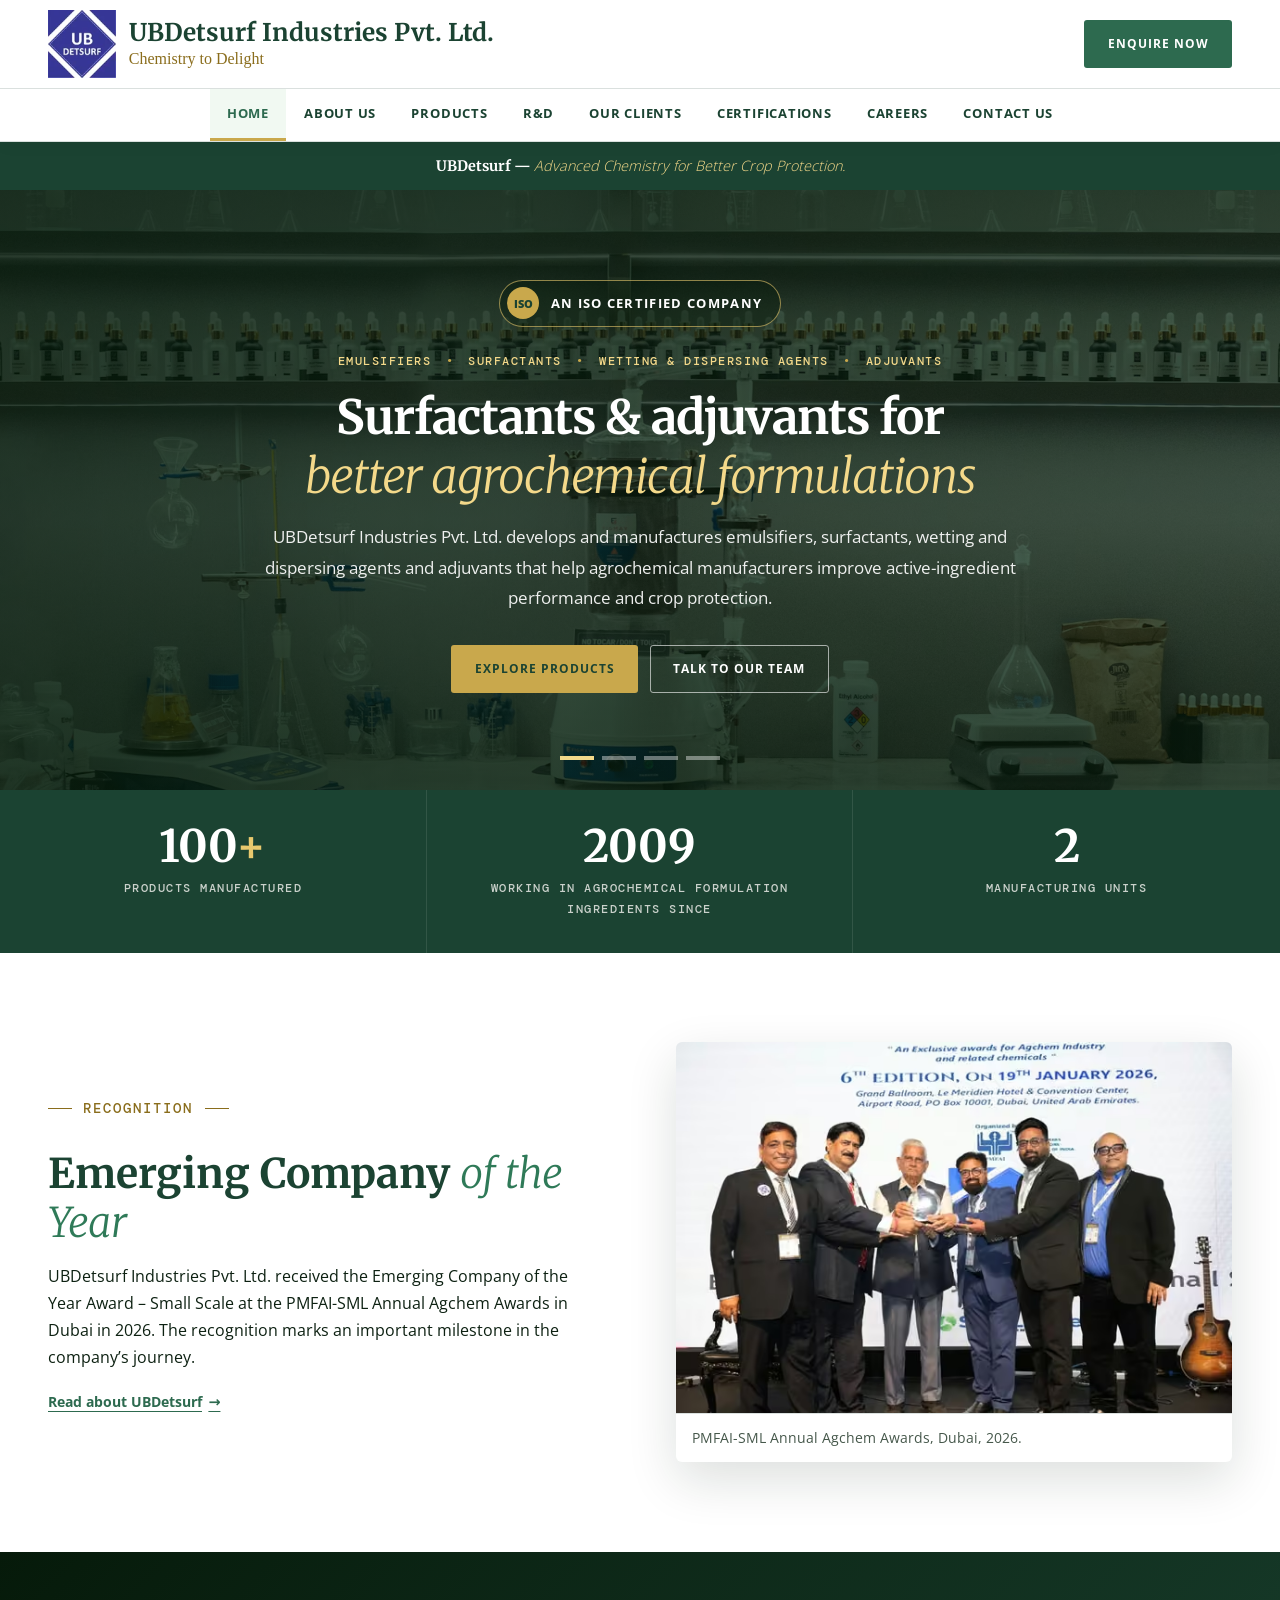
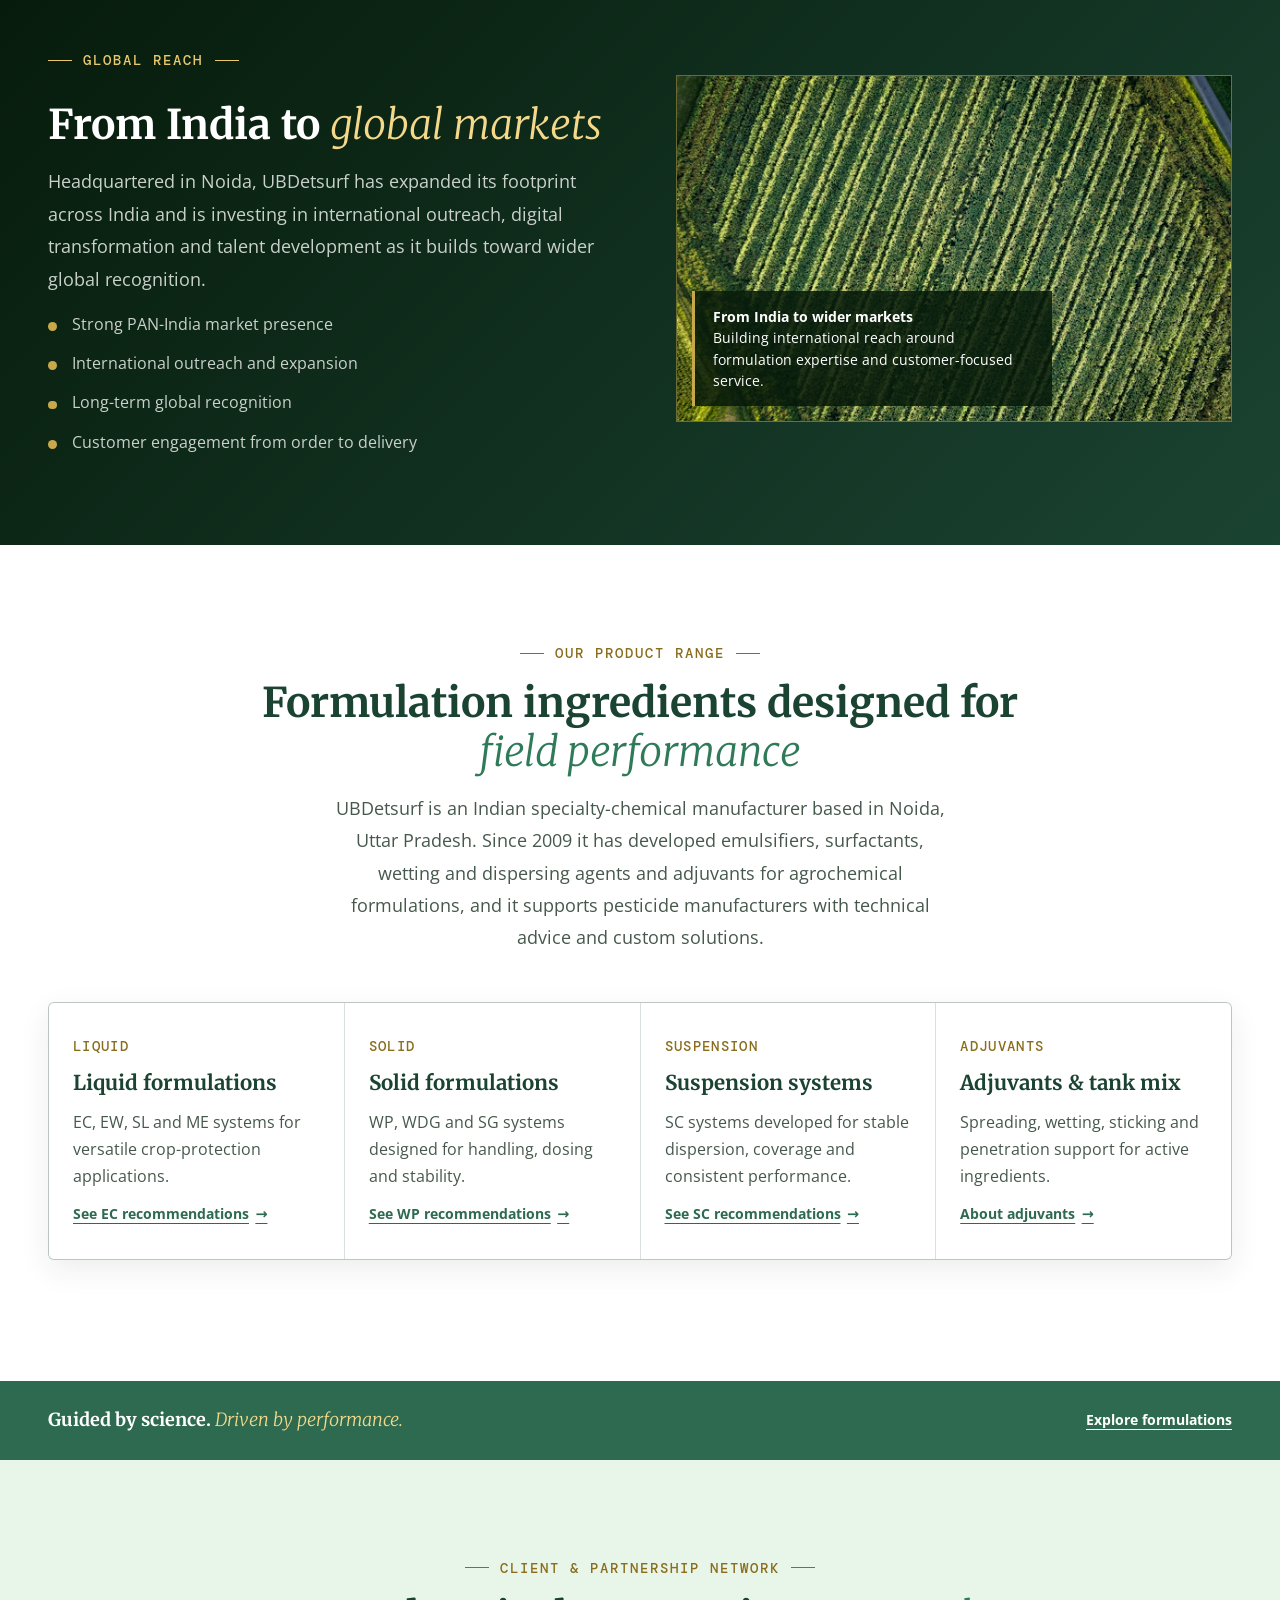
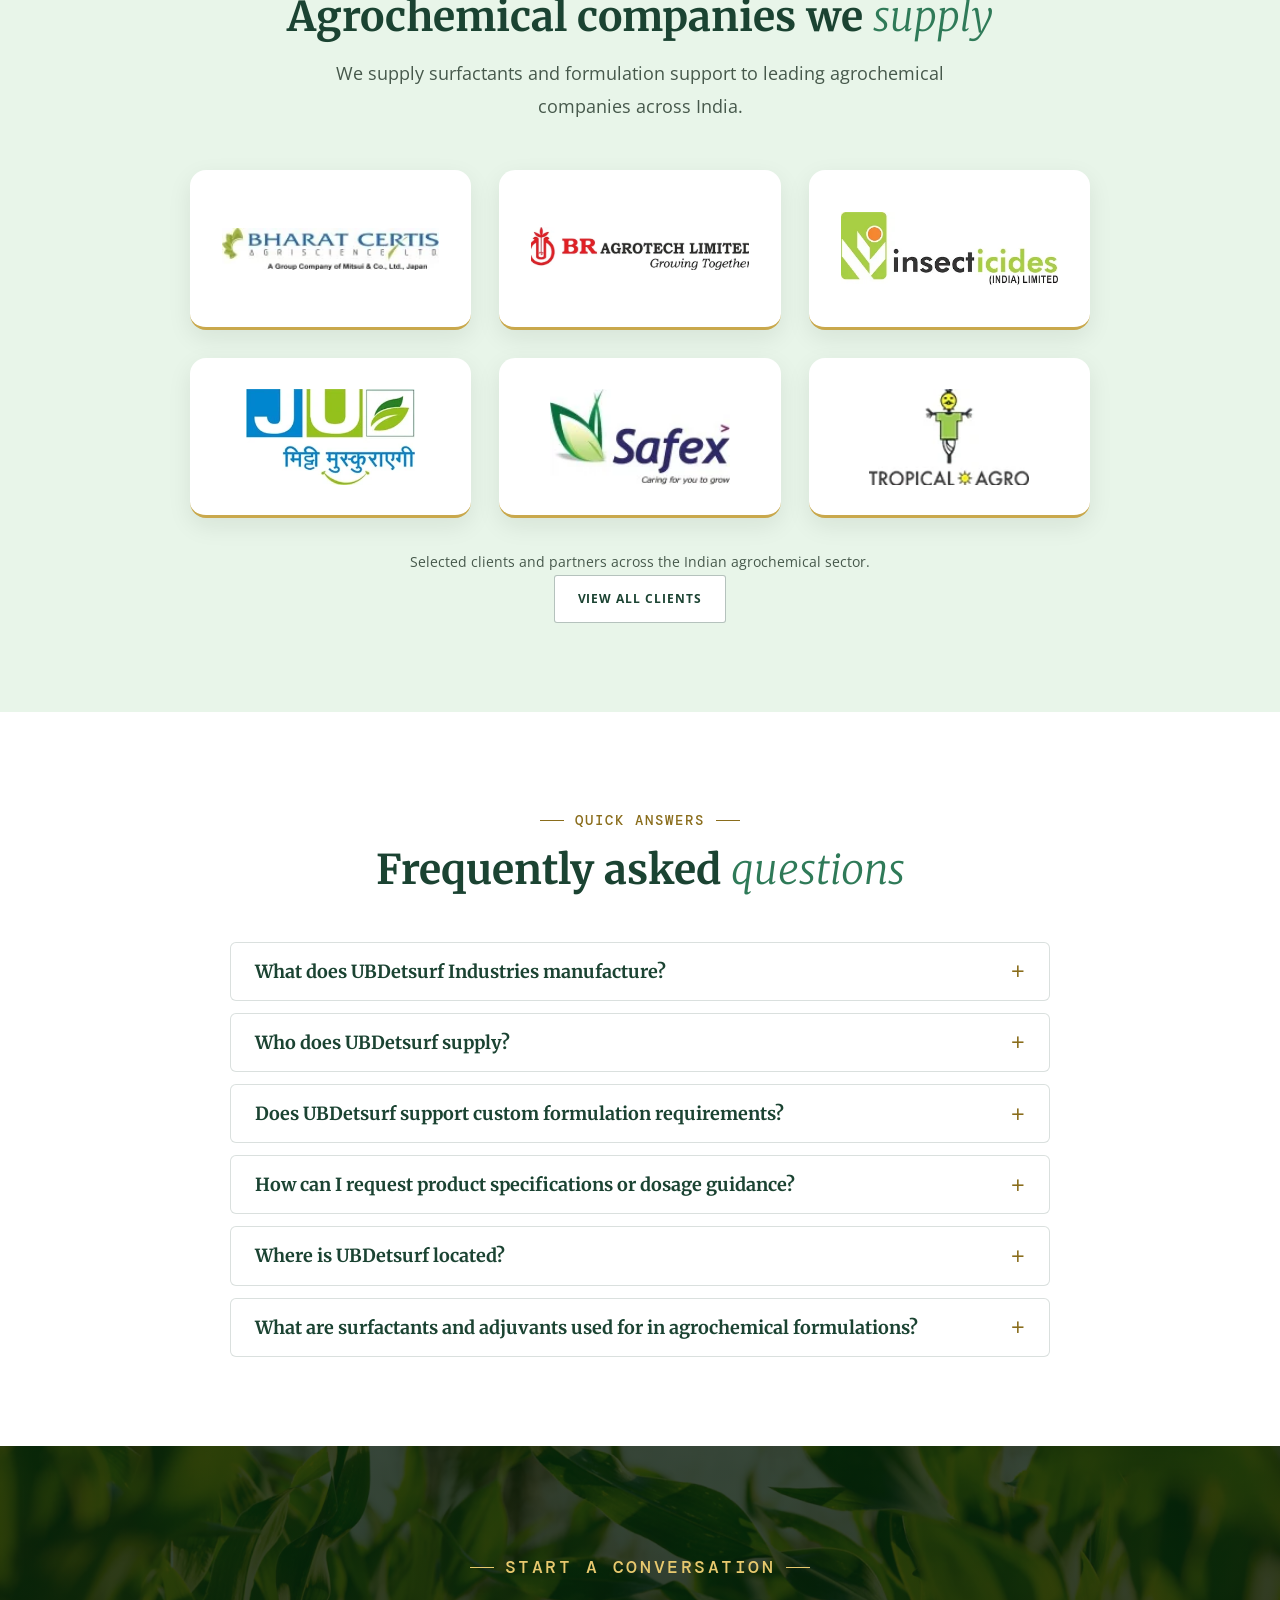
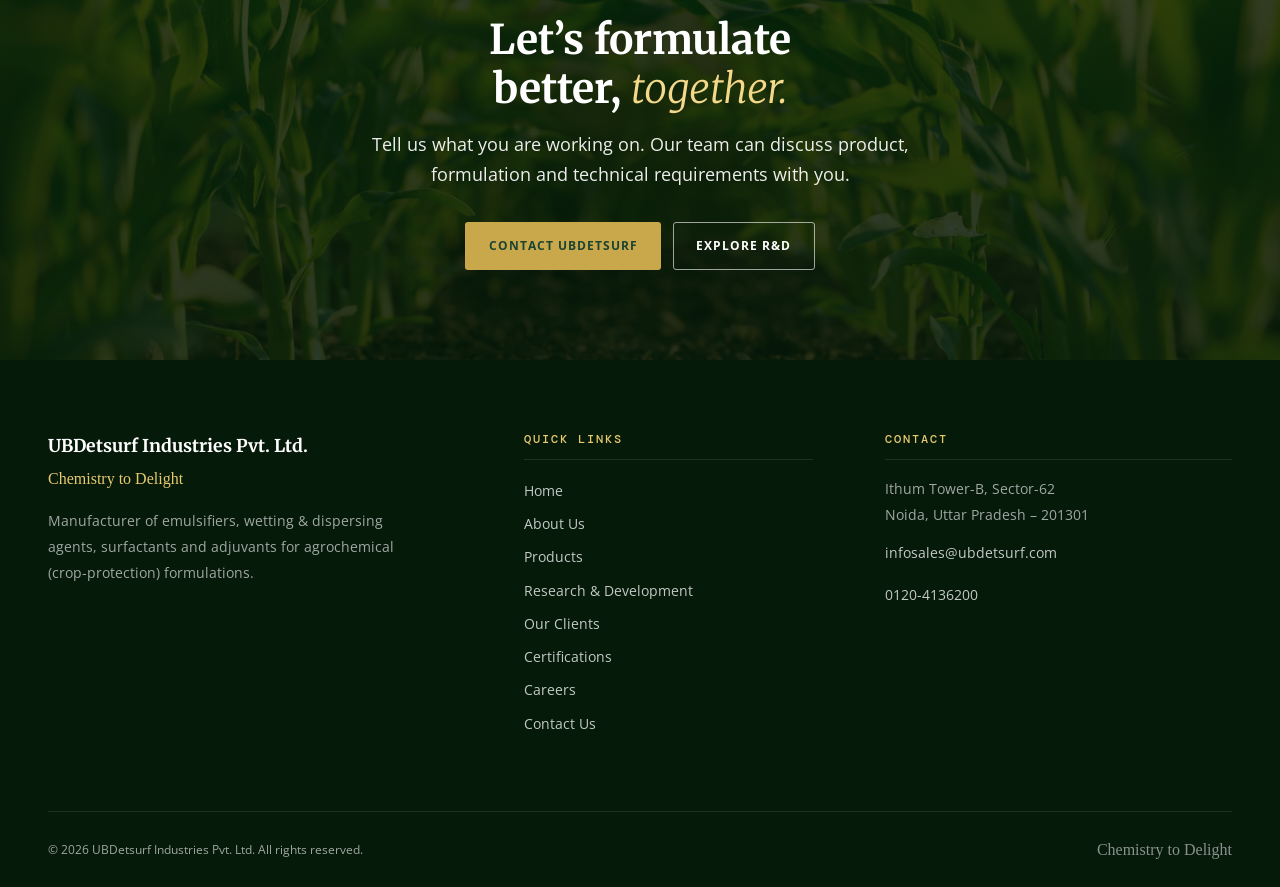
==== commit f807ad78: "Redesign home and About pages - Home: photo slideshow header, new section order, global markets phot" ====
--- a/index.html
+++ b/index.html
@@ -34,7 +34,7 @@
 <link rel="preload" href="assets/fonts/open-sans-latin-wght-normal.woff2" as="font" type="font/woff2" crossorigin>
 <link rel="preload" href="assets/fonts/merriweather-latin-300-italic.woff2" as="font" type="font/woff2" crossorigin>
 <link rel="preload" href="assets/fonts/dm-mono-latin-500-normal.woff2" as="font" type="font/woff2" crossorigin>
-<link rel="preload" as="image" type="image/avif" fetchpriority="high" imagesrcset="assets/images/finished-goods-storage-drums-640.avif 640w, assets/images/finished-goods-storage-drums-960.avif 960w, assets/images/finished-goods-storage-drums-1200.avif 1200w" imagesizes="100vw">
+<link rel="preload" as="image" type="image/avif" fetchpriority="high" imagesrcset="assets/images/hero-slide-1-800.avif 800w, assets/images/hero-slide-1-1600.avif 1600w" imagesizes="100vw">
 <link rel="stylesheet" href="css/variables.css">
 <link rel="stylesheet" href="css/global.css">
 <link rel="stylesheet" href="css/components.css">
@@ -243,8 +243,13 @@
 <div class="brand-message"><span><strong>UBDetsurf &mdash; </strong><em>Advanced Chemistry for Better Crop Protection.</em></span></div>
 <main id="main">
 
-<section class="hero" aria-labelledby="hero-title">
-  <div class="hero__media"><picture><source type="image/avif" srcset="assets/images/finished-goods-storage-drums-640.avif 640w, assets/images/finished-goods-storage-drums-960.avif 960w, assets/images/finished-goods-storage-drums-1200.avif 1200w" sizes="100vw"><source type="image/webp" srcset="assets/images/finished-goods-storage-drums-640.webp 640w, assets/images/finished-goods-storage-drums-960.webp 960w, assets/images/finished-goods-storage-drums-1200.webp 1200w" sizes="100vw"><img src="assets/images/finished-goods-storage-drums-960.webp" width="1200" height="675" alt="Blue UBDetsurf Industries drums stacked in the finished goods store" fetchpriority="high" decoding="async"></picture></div>
+<section class="hero hero--slides" aria-labelledby="hero-title">
+  <div class="hero__media" aria-hidden="true">
+    <div class="hero-slide is-active"><picture><source type="image/avif" srcset="assets/images/hero-slide-1-800.avif 800w, assets/images/hero-slide-1-1600.avif 1600w" sizes="100vw"><source type="image/webp" srcset="assets/images/hero-slide-1-800.webp 800w, assets/images/hero-slide-1-1600.webp 1600w" sizes="100vw"><img src="assets/images/hero-slide-1-800.webp" alt="" decoding="async" fetchpriority="high"></picture></div>
+    <div class="hero-slide"><picture><source type="image/avif" srcset="assets/images/hero-slide-2-800.avif 800w, assets/images/hero-slide-2-1600.avif 1600w" sizes="100vw"><source type="image/webp" srcset="assets/images/hero-slide-2-800.webp 800w, assets/images/hero-slide-2-1600.webp 1600w" sizes="100vw"><img src="assets/images/hero-slide-2-800.webp" alt="" decoding="async" fetchpriority="low"></picture></div>
+    <div class="hero-slide"><picture><source type="image/avif" srcset="assets/images/hero-slide-3-800.avif 800w, assets/images/hero-slide-3-1600.avif 1600w" sizes="100vw"><source type="image/webp" srcset="assets/images/hero-slide-3-800.webp 800w, assets/images/hero-slide-3-1600.webp 1600w" sizes="100vw"><img src="assets/images/hero-slide-3-800.webp" alt="" decoding="async" fetchpriority="low"></picture></div>
+    <div class="hero-slide"><picture><source type="image/avif" srcset="assets/images/hero-slide-4-800.avif 800w, assets/images/hero-slide-4-1600.avif 1600w" sizes="100vw"><source type="image/webp" srcset="assets/images/hero-slide-4-800.webp 800w, assets/images/hero-slide-4-1600.webp 1600w" sizes="100vw"><img src="assets/images/hero-slide-4-800.webp" alt="" decoding="async" fetchpriority="low"></picture></div>
+  </div>
   <div class="hero__inner container">
     <p class="iso-badge"><span class="iso-badge__mark" aria-hidden="true">ISO</span>An ISO certified company</p>
     <ul class="hero__keys" aria-label="Product groups">
@@ -257,12 +262,48 @@
       <a class="btn btn--outline-light" href="contact-us.html#enquiry">Talk to our team</a>
     </div>
   </div>
+  <div class="hero-dots" hidden><button type="button" class="hero-dot" aria-label="Show photo 1"></button><button type="button" class="hero-dot" aria-label="Show photo 2"></button><button type="button" class="hero-dot" aria-label="Show photo 3"></button><button type="button" class="hero-dot" aria-label="Show photo 4"></button></div>
 </section>
 
 <section class="metrics" aria-label="Company highlights">
   <div class="metric"><p class="metric__value">100<span>+</span></p><p class="metric__label">Products manufactured</p></div>
   <div class="metric"><p class="metric__value">2009</p><p class="metric__label">Working in agrochemical formulation ingredients since</p></div>
   <div class="metric"><p class="metric__value">2</p><p class="metric__label">Manufacturing units</p></div>
+</section>
+
+<section class="section section--white" aria-labelledby="award-title">
+  <div class="container split">
+    <div class="split__copy" data-reveal>
+      <p class="eyebrow">Recognition</p>
+      <h2 id="award-title">Emerging Company <em>of the Year</em></h2>
+      <p>UBDetsurf Industries Pvt. Ltd. received the Emerging Company of the Year Award &ndash; Small Scale at the PMFAI-SML Annual Agchem Awards in Dubai in 2026. The recognition marks an important milestone in the company&rsquo;s journey.</p>
+      <p><a class="link-arrow" href="about-us.html">Read about UBDetsurf</a></p>
+    </div>
+    <figure class="frame" data-reveal>
+      <picture><source type="image/avif" srcset="assets/images/emerging-company-award-agchem-dubai-2026-600.avif 600w, assets/images/emerging-company-award-agchem-dubai-2026-1200.avif 1200w" sizes="(min-width: 900px) 45vw, 100vw"><source type="image/webp" srcset="assets/images/emerging-company-award-agchem-dubai-2026-600.webp 600w, assets/images/emerging-company-award-agchem-dubai-2026-1200.webp 1200w" sizes="(min-width: 900px) 45vw, 100vw"><img src="assets/images/emerging-company-award-agchem-dubai-2026-600.webp" width="1200" height="800" alt="UBDetsurf Industries representatives receiving the Emerging Company of the Year Award on stage in Dubai" loading="lazy" decoding="async"></picture>
+      <figcaption>PMFAI-SML Annual Agchem Awards, Dubai, 2026.</figcaption>
+    </figure>
+  </div>
+</section>
+
+<section class="section section--dark globe-section" aria-labelledby="reach-title">
+  <div class="container split">
+    <div class="split__copy" data-reveal>
+      <p class="eyebrow">Global reach</p>
+      <h2 id="reach-title">From India to <em>global markets</em></h2>
+      <p class="lead">Headquartered in Noida, UBDetsurf has expanded its footprint across India and is investing in international outreach, digital transformation and talent development as it builds toward wider global recognition.</p>
+      <ul class="checklist">
+        <li>Strong PAN-India market presence</li>
+        <li>International outreach and expansion</li>
+        <li>Long-term global recognition</li>
+        <li>Customer engagement from order to delivery</li>
+      </ul>
+    </div>
+    <figure class="globe" data-reveal="right"><picture><source type="image/avif" srcset="assets/images/crop-rows-aerial-600.avif 600w, assets/images/crop-rows-aerial-1200.avif 1200w" sizes="(min-width: 900px) 45vw, 100vw"><source type="image/webp" srcset="assets/images/crop-rows-aerial-600.webp 600w, assets/images/crop-rows-aerial-1200.webp 1200w" sizes="(min-width: 900px) 45vw, 100vw"><img src="assets/images/crop-rows-aerial-600.webp" width="1200" height="837" alt="Aerial view of rows in a crop field" loading="lazy" decoding="async"></picture><figcaption>
+      <strong>From India to wider markets</strong><br>
+      Building international reach around formulation expertise and customer-focused service.
+    </figcaption></figure>
+  </div>
 </section>
 
 <section class="section section--white" aria-labelledby="range-title">
@@ -309,82 +350,27 @@
   </div>
 </section>
 
-<section class="section section--tint" aria-labelledby="rnd-title">
-  <div class="container split split--wide-copy">
-    <div class="split__copy" data-reveal>
-      <p class="eyebrow">Research &amp; development</p>
-      <h2 id="rnd-title">Formulation support from <em>brief to commercial scale</em></h2>
-      <p class="lead">UBDetsurf&rsquo;s R&amp;D team works with pesticide manufacturers on formulation development, characterisation, performance studies and stability testing, then helps scale optimised formulations into commercial production.</p>
-      <ul class="checklist">
-        <li>Tailored surfactants, emulsifiers, adjuvants, dispersing and wetting agents</li>
-        <li>Help with stability, emulsification and shelf-life problems</li>
-        <li>Pilot scale-up and validation before commercial supply</li>
-      </ul>
-      <p><a class="link-arrow" href="research-development.html">Explore research &amp; development</a></p>
-    </div>
-    <figure class="frame" data-reveal>
-      <picture><source type="image/avif" srcset="assets/images/quality-testing-laboratory-400.avif 400w, assets/images/quality-testing-laboratory-763.avif 763w" sizes="(min-width: 900px) 40vw, 100vw"><source type="image/webp" srcset="assets/images/quality-testing-laboratory-400.webp 400w, assets/images/quality-testing-laboratory-763.webp 763w" sizes="(min-width: 900px) 40vw, 100vw"><img src="assets/images/quality-testing-laboratory-763.webp" width="763" height="506" alt="Gloved hands holding laboratory test tubes during quality testing at UBDetsurf" loading="lazy" decoding="async"></picture>
-      <figcaption>Quality testing in the UBDetsurf laboratory.</figcaption>
-    </figure>
-  </div>
-</section>
-
-<section class="section section--white" aria-labelledby="award-title">
-  <div class="container split">
-    <div class="split__copy" data-reveal>
-      <p class="eyebrow">Recognition</p>
-      <h2 id="award-title">Emerging Company <em>of the Year</em></h2>
-      <p>UBDetsurf Industries Pvt. Ltd. received the Emerging Company of the Year Award &ndash; Small Scale at the PMFAI-SML Annual Agchem Awards in Dubai in 2026. The recognition marks an important milestone in the company&rsquo;s journey.</p>
-      <p><a class="link-arrow" href="about-us.html">Read about UBDetsurf</a></p>
-    </div>
-    <figure class="frame" data-reveal>
-      <picture><source type="image/avif" srcset="assets/images/emerging-company-award-agchem-dubai-2026-600.avif 600w, assets/images/emerging-company-award-agchem-dubai-2026-1200.avif 1200w" sizes="(min-width: 900px) 45vw, 100vw"><source type="image/webp" srcset="assets/images/emerging-company-award-agchem-dubai-2026-600.webp 600w, assets/images/emerging-company-award-agchem-dubai-2026-1200.webp 1200w" sizes="(min-width: 900px) 45vw, 100vw"><img src="assets/images/emerging-company-award-agchem-dubai-2026-600.webp" width="1200" height="800" alt="UBDetsurf Industries representatives receiving the Emerging Company of the Year Award on stage in Dubai" loading="lazy" decoding="async"></picture>
-      <figcaption>PMFAI-SML Annual Agchem Awards, Dubai, 2026.</figcaption>
-    </figure>
-  </div>
-</section>
-
-<section class="section section--dark" aria-labelledby="reach-title">
-  <div class="container split">
-    <div class="split__copy" data-reveal>
-      <p class="eyebrow">Global reach</p>
-      <h2 id="reach-title">From India to <em>global markets</em></h2>
-      <p class="lead">Headquartered in Noida, UBDetsurf has expanded its footprint across India and is investing in international outreach, digital transformation and talent development as it builds toward wider global recognition.</p>
-      <ul class="checklist">
-        <li>Strong PAN-India market presence</li>
-        <li>International outreach and expansion</li>
-        <li>Long-term global recognition</li>
-        <li>Customer engagement from order to delivery</li>
-      </ul>
-    </div>
-    <blockquote class="quote-block" data-reveal>
-      <strong>From India to wider markets</strong><br>
-      Building international reach around formulation expertise and customer-focused service.
-    </blockquote>
-  </div>
-</section>
-
-<section class="section section--white" aria-labelledby="clients-title">
+<section class="section section--tint" aria-labelledby="clients-title">
   <div class="container">
     <div class="section-head" data-reveal>
       <p class="eyebrow">Client &amp; partnership network</p>
       <h2 id="clients-title">Agrochemical companies we <em>supply</em></h2>
       <p class="lead">We supply surfactants and formulation support to leading agrochemical companies across India.</p>
     </div>
-    <ul class="logo-grid">
-      <li><img src="assets/images/clients/bharat-certis-agriscience.webp" width="197" height="38" alt="Bharat Certis AgriScience Ltd. logo" loading="lazy" decoding="async"></li>
-      <li><img src="assets/images/clients/br-agrotech-limited.webp" width="600" height="119" alt="BR Agrotech Limited logo" loading="lazy" decoding="async"></li>
-      <li><img src="assets/images/clients/insecticides-india-limited.webp" width="387" height="130" alt="Insecticides (India) Limited logo" loading="lazy" decoding="async"></li>
-      <li><img src="assets/images/clients/ju-agri-sciences.webp" width="300" height="170" alt="JU Agri Sciences logo" loading="lazy" decoding="async"></li>
-      <li><img src="assets/images/clients/safex-chemicals.webp" width="166" height="89" alt="Safex Chemicals logo" loading="lazy" decoding="async"></li>
-      <li><img src="assets/images/clients/tropical-agro-system.webp" width="140" height="84" alt="Tropical Agro System (India) Pvt. Ltd. logo" loading="lazy" decoding="async"></li>
+    <ul class="client-cards">
+      <li data-reveal><div class="client-card"><img src="assets/images/clients/bharat-certis-agriscience.webp" width="197" height="38" alt="Bharat Certis AgriScience Ltd. logo" loading="lazy" decoding="async"></div></li>
+      <li data-reveal><div class="client-card"><img src="assets/images/clients/br-agrotech-limited.webp" width="600" height="119" alt="BR Agrotech Limited logo" loading="lazy" decoding="async"></div></li>
+      <li data-reveal><div class="client-card"><img src="assets/images/clients/insecticides-india-limited.webp" width="387" height="130" alt="Insecticides (India) Limited logo" loading="lazy" decoding="async"></div></li>
+      <li data-reveal><div class="client-card"><img src="assets/images/clients/ju-agri-sciences.webp" width="300" height="170" alt="JU Agri Sciences logo" loading="lazy" decoding="async"></div></li>
+      <li data-reveal><div class="client-card"><img src="assets/images/clients/safex-chemicals.webp" width="166" height="89" alt="Safex Chemicals logo" loading="lazy" decoding="async"></div></li>
+      <li data-reveal><div class="client-card"><img src="assets/images/clients/tropical-agro-system.webp" width="140" height="84" alt="Tropical Agro System (India) Pvt. Ltd. logo" loading="lazy" decoding="async"></div></li>
     </ul>
     <p class="fine-print">Selected clients and partners across the Indian agrochemical sector.</p>
     <p class="btn-row btn-row--center"><a class="btn btn--outline" href="clients.html">View all clients</a></p>
   </div>
 </section>
 
-<section class="section section--tint" aria-labelledby="faq-title">
+<section class="section section--white" aria-labelledby="faq-title">
   <div class="container--narrow">
     <div class="section-head" data-reveal>
       <p class="eyebrow">Quick answers</p>
@@ -401,7 +387,7 @@
   </div>
 </section>
 
-<section class="cta-band" data-reveal>
+<section class="cta-band cta-band--photo" data-reveal>
   <div class="container">
     <p class="eyebrow">Start a conversation</p>
     <h2>Let&rsquo;s formulate better, <em>together.</em></h2>
--- a/css/components.css
+++ b/css/components.css
@@ -75,6 +75,35 @@
   object-fit: cover;
 }
 .hero__media { z-index: -2; }
+/* Home slideshow. The first photo shows without JavaScript. */
+.hero.hero--slides { min-height: 600px; }
+.hero-slide { position: absolute; inset: 0; opacity: 0; transition: opacity 1.2s ease; }
+.hero-slide.is-active { opacity: 1; }
+.hero--slides .hero__inner { padding-bottom: 5rem; }
+.hero.hero--slides h1 { max-width: 1100px; font-size: clamp(2rem, 3.7vw, 3.25rem); line-height: 1.25; }
+.hero.hero--slides h1 em { display: block; }
+.hero--slides .hero__lead { max-width: 760px; font-size: 1.05rem; }
+.hero-dots { position: absolute; right: 0; bottom: 1.25rem; left: 0; display: flex; justify-content: center; gap: 0.5rem; }
+.hero-dots[hidden] { display: none; }
+.hero-dot { width: 34px; height: 24px; border: 0; background: linear-gradient(rgba(255, 255, 255, 0.4), rgba(255, 255, 255, 0.4)) center / 100% 4px no-repeat; cursor: pointer; }
+.hero-dot[aria-current="true"] { background-image: linear-gradient(var(--gold-200), var(--gold-200)); }
+
+/* Global markets photo with caption */
+.globe-section { overflow: hidden; }
+.globe { position: relative; }
+.globe img { width: 100%; aspect-ratio: 16 / 10; object-fit: cover; border: 1px solid rgba(201, 168, 76, 0.5); }
+.globe figcaption { position: absolute; right: 1rem; bottom: 1rem; left: 1rem; max-width: 360px; padding: 0.9rem 1.1rem; border-left: 3px solid var(--gold-500); background: rgba(6, 26, 10, 0.85); font-size: 0.9rem; line-height: 1.5; }
+.globe figcaption > * + * { margin-top: 0.35rem; }
+
+/* Home page client cards */
+.client-cards { display: grid; grid-template-columns: repeat(2, 1fr); gap: 1rem; max-width: 900px; margin: 0 auto 2rem; }
+.client-card { display: grid; place-items: center; height: 120px; padding: 1.25rem; background: var(--white); border-bottom: 3px solid var(--gold-500); border-radius: 16px; box-shadow: 0 8px 24px rgba(6, 26, 10, 0.08); transition: transform 0.25s ease, box-shadow 0.25s ease; }
+.client-card:hover { transform: translateY(-6px); box-shadow: 0 16px 32px rgba(6, 26, 10, 0.14); }
+.client-card img { width: 100%; height: 76px; object-fit: contain; }
+
+/* Photo behind the home closing banner */
+.cta-band.cta-band--photo { background: linear-gradient(rgba(6, 26, 10, 0.8), rgba(6, 26, 10, 0.86)), url("../assets/images/hero-slide-3-1600.webp") center / cover; }
+
 /* Dark green wash keeps the white headline readable over any photograph. */
 .hero::before {
   content: "";
@@ -275,30 +304,29 @@
   border-top: 1px solid var(--line);
 }
 
-/* ---- Fact sheet (definition list) -------------------------------------- */
-.fact-sheet {
-  border: 1px solid var(--line);
-  border-radius: var(--radius-lg);
-  background: var(--white);
-  box-shadow: var(--shadow-1);
-}
-.fact-sheet__row {
-  display: grid;
-  gap: 0.15rem;
-  padding: var(--space-4) var(--space-5);
-  border-bottom: 1px solid var(--line);
-}
-.fact-sheet__row:last-child { border-bottom: 0; }
-.fact-sheet dt {
-  font-family: var(--font-mono);
+/* ---- Story photo with year badge --------------------------------------- */
+.story-media { position: relative; margin: 0 var(--space-3) var(--space-3) 0; }
+.story-media::before {
+  content: "";
+  position: absolute;
+  inset: calc(-1 * var(--space-3)) var(--space-3) var(--space-3) calc(-1 * var(--space-3));
+  border: 1px solid var(--gold-500);
+}
+.story-media img { position: relative; width: 100%; box-shadow: var(--shadow-2); }
+.story-media__badge {
+  position: absolute;
+  right: calc(-1 * var(--space-3));
+  bottom: calc(-1 * var(--space-3));
+  padding: var(--space-3) var(--space-5);
+  background: var(--gold-500);
+  color: var(--green-900);
   font-size: 0.78rem;
-  font-weight: 500;
-  letter-spacing: 0.1em;
-  text-transform: uppercase;
-  color: var(--gold-text);
-}
-.fact-sheet dd { color: var(--text); }
-.fact-sheet dd a { color: var(--green-600); text-decoration: underline; text-underline-offset: 3px; }
+  font-weight: 700;
+  letter-spacing: 0.08em;
+  text-transform: uppercase;
+  text-align: center;
+}
+.story-media__badge b { display: block; font-family: var(--font-serif); font-size: 2rem; line-height: 1.2; }
 
 /* ---- Bullet list with gold markers ------------------------------------- */
 .checklist { display: grid; gap: var(--space-3); }
@@ -370,19 +398,12 @@
 }
 
 /* ---- Leadership -------------------------------------------------------- */
-.leaders { display: grid; gap: var(--space-6); }
-.leader {
-  display: grid;
-  overflow: hidden;
-  border: 1px solid var(--line);
-  border-radius: var(--radius-lg);
-  background: var(--white);
-  box-shadow: var(--shadow-1);
-}
-.leader__photo img { width: 100%; height: 100%; object-fit: cover; }
-.leader__body { padding: var(--space-6) var(--space-5); }
-.leader__body > * + * { margin-top: var(--space-3); }
-.leader__role {
+.directors { display: grid; gap: var(--space-8); }
+.director { display: grid; gap: var(--space-6); align-items: center; }
+.director__photo { width: min(320px, 100% - var(--space-3)); }
+.director__photo img { width: 100%; box-shadow: var(--space-3) var(--space-3) 0 -1px var(--white), var(--space-3) var(--space-3) 0 0 var(--gold-500); }
+.director__body > * + * { margin-top: var(--space-3); }
+.director__role {
   font-family: var(--font-mono);
   font-size: 0.8rem;
   font-weight: 500;
@@ -390,7 +411,7 @@
   text-transform: uppercase;
   color: var(--gold-text);
 }
-.leader__quote {
+.director__quote {
   font-family: var(--font-serif);
   font-size: var(--fs-md);
   font-style: italic;
@@ -398,8 +419,47 @@
   line-height: 1.6;
   color: var(--green-700);
 }
-.leader__body p:not(.leader__quote):not(.leader__role) { color: var(--text-muted); }
-.leader__sign { font-weight: 700; color: var(--green-700); }
+.director__body p:not(.director__quote):not(.director__role) { color: var(--text-muted); }
+.director__body p.director__sign { font-weight: 700; color: var(--green-700); }
+
+/* ---- Journey: vertical line with milestones ---------------------------- */
+.journey { position: relative; display: grid; gap: var(--space-6); max-width: 900px; margin-inline: auto; padding-left: 2.5rem; }
+.journey::before, .journey::after { content: ""; position: absolute; top: 0; bottom: 0; left: 8px; width: 3px; background: var(--line); }
+/* Full by default; main.js lowers --journey-fill when movement is allowed. */
+.journey::after { background: var(--gold-500); transform: scaleY(var(--journey-fill, 1)); transform-origin: top; }
+.journey__item { position: relative; padding: var(--space-5); background: var(--white); border-radius: var(--radius-lg); box-shadow: var(--shadow-1); }
+.journey__item::after { content: ""; position: absolute; z-index: 1; top: 1.5rem; left: calc(-2.5rem + 0.5px); width: 18px; height: 18px; border-radius: 50%; background: var(--gold-500); }
+.journey__when {
+  font-family: var(--font-mono);
+  font-size: 0.85rem;
+  font-weight: 500;
+  letter-spacing: 0.1em;
+  text-transform: uppercase;
+  color: var(--gold-text);
+}
+.journey__item h3 { margin-block: 0.25rem 0.5rem; }
+.journey__item p:not(.journey__when) { color: var(--text-muted); }
+
+/* ---- Vision quote and mission cards ------------------------------------ */
+.vision-quote { max-width: 820px; margin: 0 auto var(--space-7); text-align: center; }
+.vision-quote > * + * { margin-top: var(--space-4); }
+.vision-quote .vision-quote__main { font-family: var(--font-serif); font-size: clamp(1.25rem, 2.6vw, 1.75rem); font-style: italic; font-weight: 300; line-height: 1.6; }
+.vision-quote p:not(.vision-quote__main) { color: var(--on-dark-muted); }
+.mission-title { margin-bottom: var(--space-5); text-align: center; }
+.mission-cards { display: grid; gap: var(--space-4); }
+.mission-cards li { padding: var(--space-5); border-top: 3px solid var(--gold-500); background: rgba(255, 255, 255, 0.07); }
+.mission-cards li > * + * { margin-top: var(--space-2); }
+.mission-cards__num { display: block; font-size: 1.5rem; font-weight: 700; color: var(--gold-200); }
+.mission-cards h4 { font-size: var(--fs-md); }
+.mission-cards p { color: var(--on-dark-muted); }
+
+/* "Our story" above is also white, so its bottom padding already makes the gap. */
+.directors-section { padding-top: var(--space-5); }
+
+/* Keeps the sideways slide-ins from widening the page. */
+.directors-section, .journey-section { overflow: hidden; }
+/* Separates the values band from the dark vision section above it. */
+.values-section { border-top: 1px solid rgba(201, 168, 76, 0.45); }
 
 .values { display: grid; gap: var(--space-5); }
 .values li { padding-left: var(--space-4); border-left: 3px solid var(--gold-500); }
@@ -748,7 +808,9 @@
 
 /* ---- Light scroll-reveal (progressive enhancement; see main.js) -------- */
 .reveal-ready { opacity: 0; transform: translateY(16px); }
-.reveal-ready.is-visible { opacity: 1; transform: none; transition: opacity 0.6s var(--ease), transform 0.6s var(--ease); }
+[data-reveal="left"].reveal-ready { transform: translateX(-40px); }
+[data-reveal="right"].reveal-ready { transform: translateX(40px); }
+.reveal-ready.is-visible, [data-reveal].reveal-ready.is-visible { opacity: 1; transform: none; transition: opacity 0.6s var(--ease) var(--reveal-delay, 0s), transform 0.6s var(--ease) var(--reveal-delay, 0s); }
 
 /* Contact column spacing */
 .contact-layout .lead + .contact-list { margin-top: var(--space-5); }
--- a/css/responsive.css
+++ b/css/responsive.css
@@ -24,7 +24,6 @@
   .form-grid .field--full { grid-column: 1 / -1; }
   .enquiry-types { grid-template-columns: repeat(2, 1fr); }
   .related { grid-template-columns: repeat(2, 1fr); }
-  .fact-sheet__row { grid-template-columns: 14rem 1fr; gap: var(--space-5); align-items: baseline; }
   .form-actions { grid-template-columns: auto auto; justify-content: start; }
   .strip__inner { flex-direction: row; align-items: center; justify-content: space-between; }
   .site-footer__bottom { flex-direction: row; justify-content: space-between; align-items: center; }
@@ -66,7 +65,20 @@
   .card-grid--3 { grid-template-columns: repeat(3, 1fr); }
   .split { grid-template-columns: 1fr 1fr; gap: var(--space-8); }
   .split--wide-copy { grid-template-columns: 1.15fr 0.85fr; }
-  .leader { grid-template-columns: 280px 1fr; }
+  .director { grid-template-columns: 320px 1fr; gap: var(--space-8); }
+  .director--flip { grid-template-columns: 1fr 320px; }
+  .director--flip .director__photo { order: 2; }
+  .journey { padding-left: 0; }
+  .journey::before, .journey::after { left: calc(50% - 1.5px); }
+  .journey__item { width: calc(50% - 3rem); }
+  .journey__item:nth-child(even) { margin-left: auto; }
+  .journey__item::after { left: auto; right: calc(-3rem - 9px); }
+  .journey__item:nth-child(even)::after { right: auto; left: calc(-3rem - 9px); }
+  .mission-cards { grid-template-columns: repeat(4, 1fr); }
+  /* Stagger only while the cards sit side by side. */
+  .mission-cards li:nth-child(2) { --reveal-delay: 0.15s; }
+  .mission-cards li:nth-child(3) { --reveal-delay: 0.3s; }
+  .mission-cards li:nth-child(4) { --reveal-delay: 0.45s; }
   .gallery { grid-template-columns: repeat(4, 1fr); }
   .facilities { grid-template-columns: repeat(4, 1fr); }
   .certs { grid-template-columns: repeat(3, 1fr); }
@@ -100,9 +112,23 @@
 }
 
 /* ---- Print: keep the content, drop chrome ---- */
+/* ---- Home client cards: three across, appearing in turn ---- */
+@media (min-width: 720px) {
+  .client-cards { grid-template-columns: repeat(3, 1fr); gap: 1.75rem; }
+  .client-card { height: 160px; padding: 1.75rem 2rem; }
+  .client-card img { height: 96px; }
+  .client-cards li:nth-child(3n+2) { --reveal-delay: 0.15s; }
+  .client-cards li:nth-child(3n) { --reveal-delay: 0.3s; }
+}
+
 @media print {
   .site-header, .skip-link, .cta-band, .chip-nav, .nav-toggle { display: none !important; }
   body { background: #fff; }
   .hero, .page-hero, .section--dark, .site-footer { background: #fff !important; color: #000 !important; }
   .page-hero h1, .hero h1, .section--dark h2 { color: #000 !important; }
+  .reveal-ready { opacity: 1 !important; transform: none !important; }
+  .journey::after { transform: none; }
+  .hero-dots { display: none; }
+  .globe figcaption { color: #000; }
+  #vision-mission :is(h2, h2 em, h3, h4, p, span) { color: #000 !important; }
 }
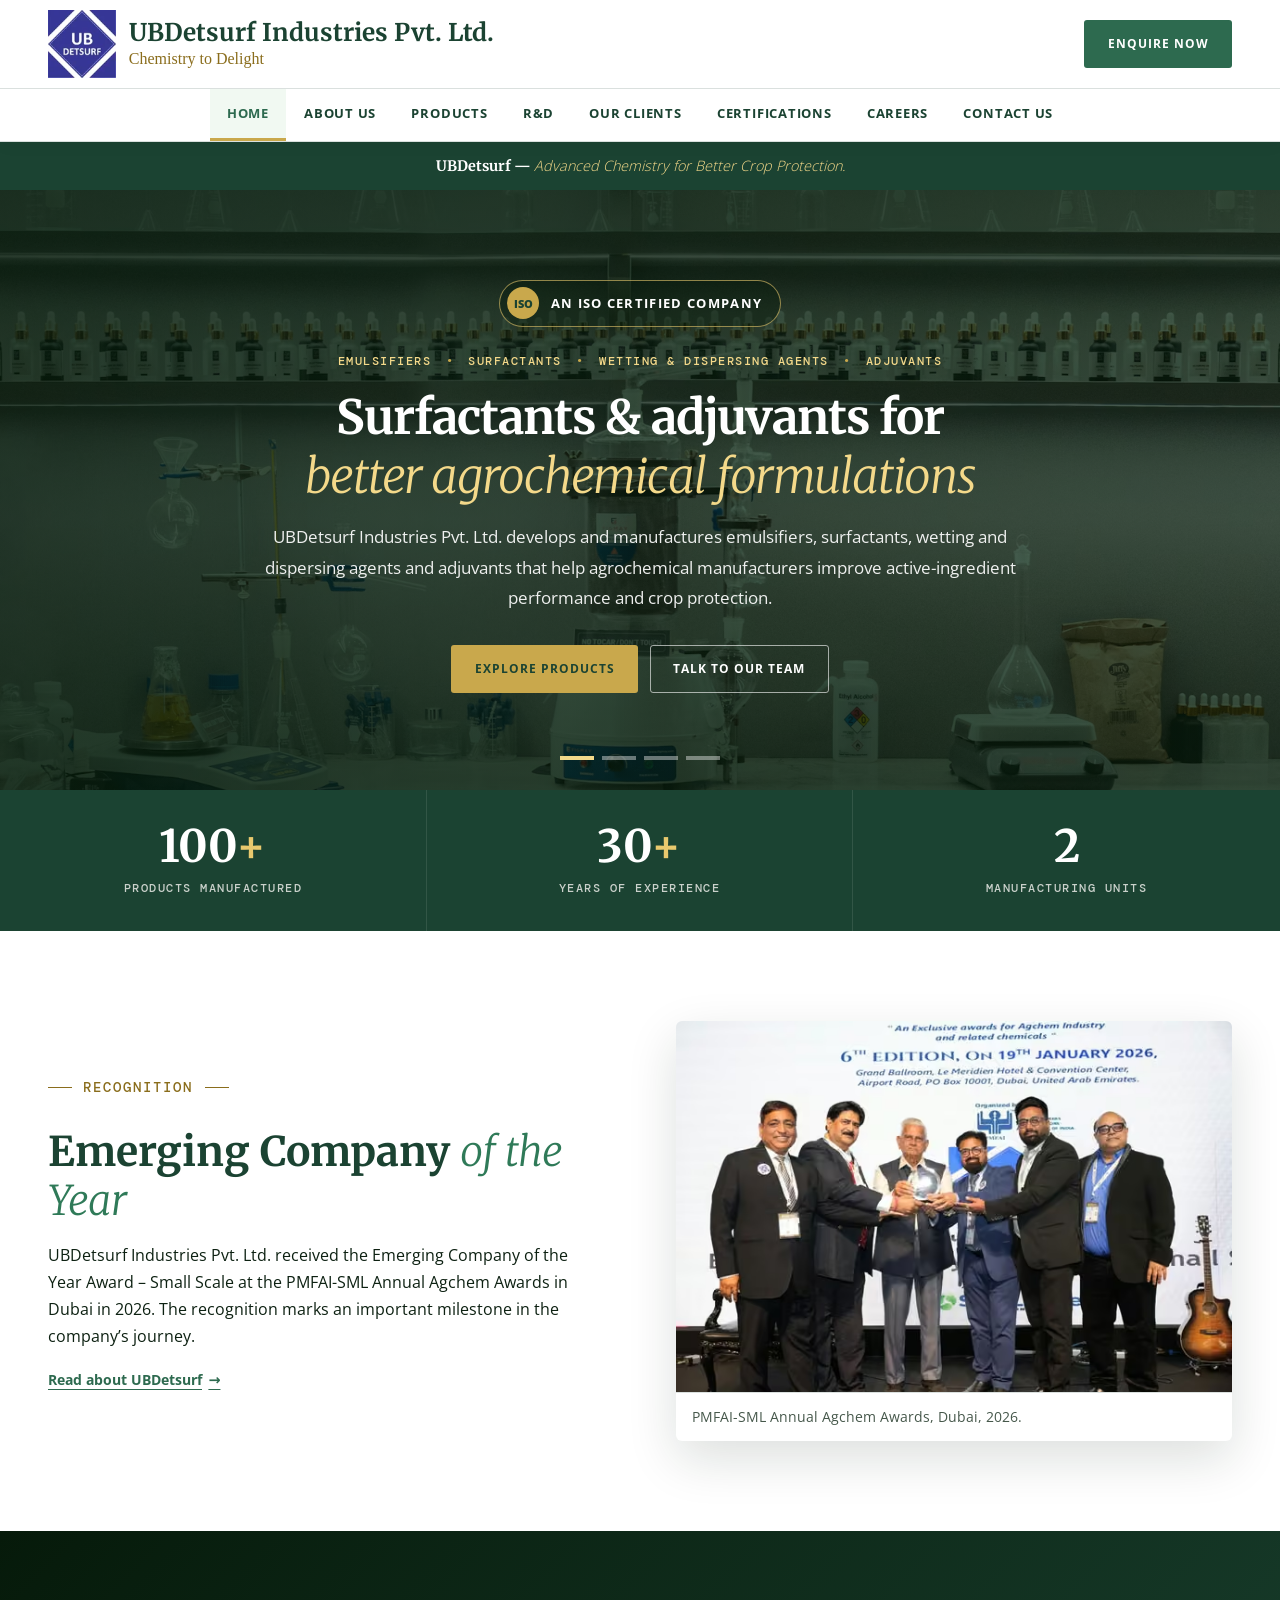
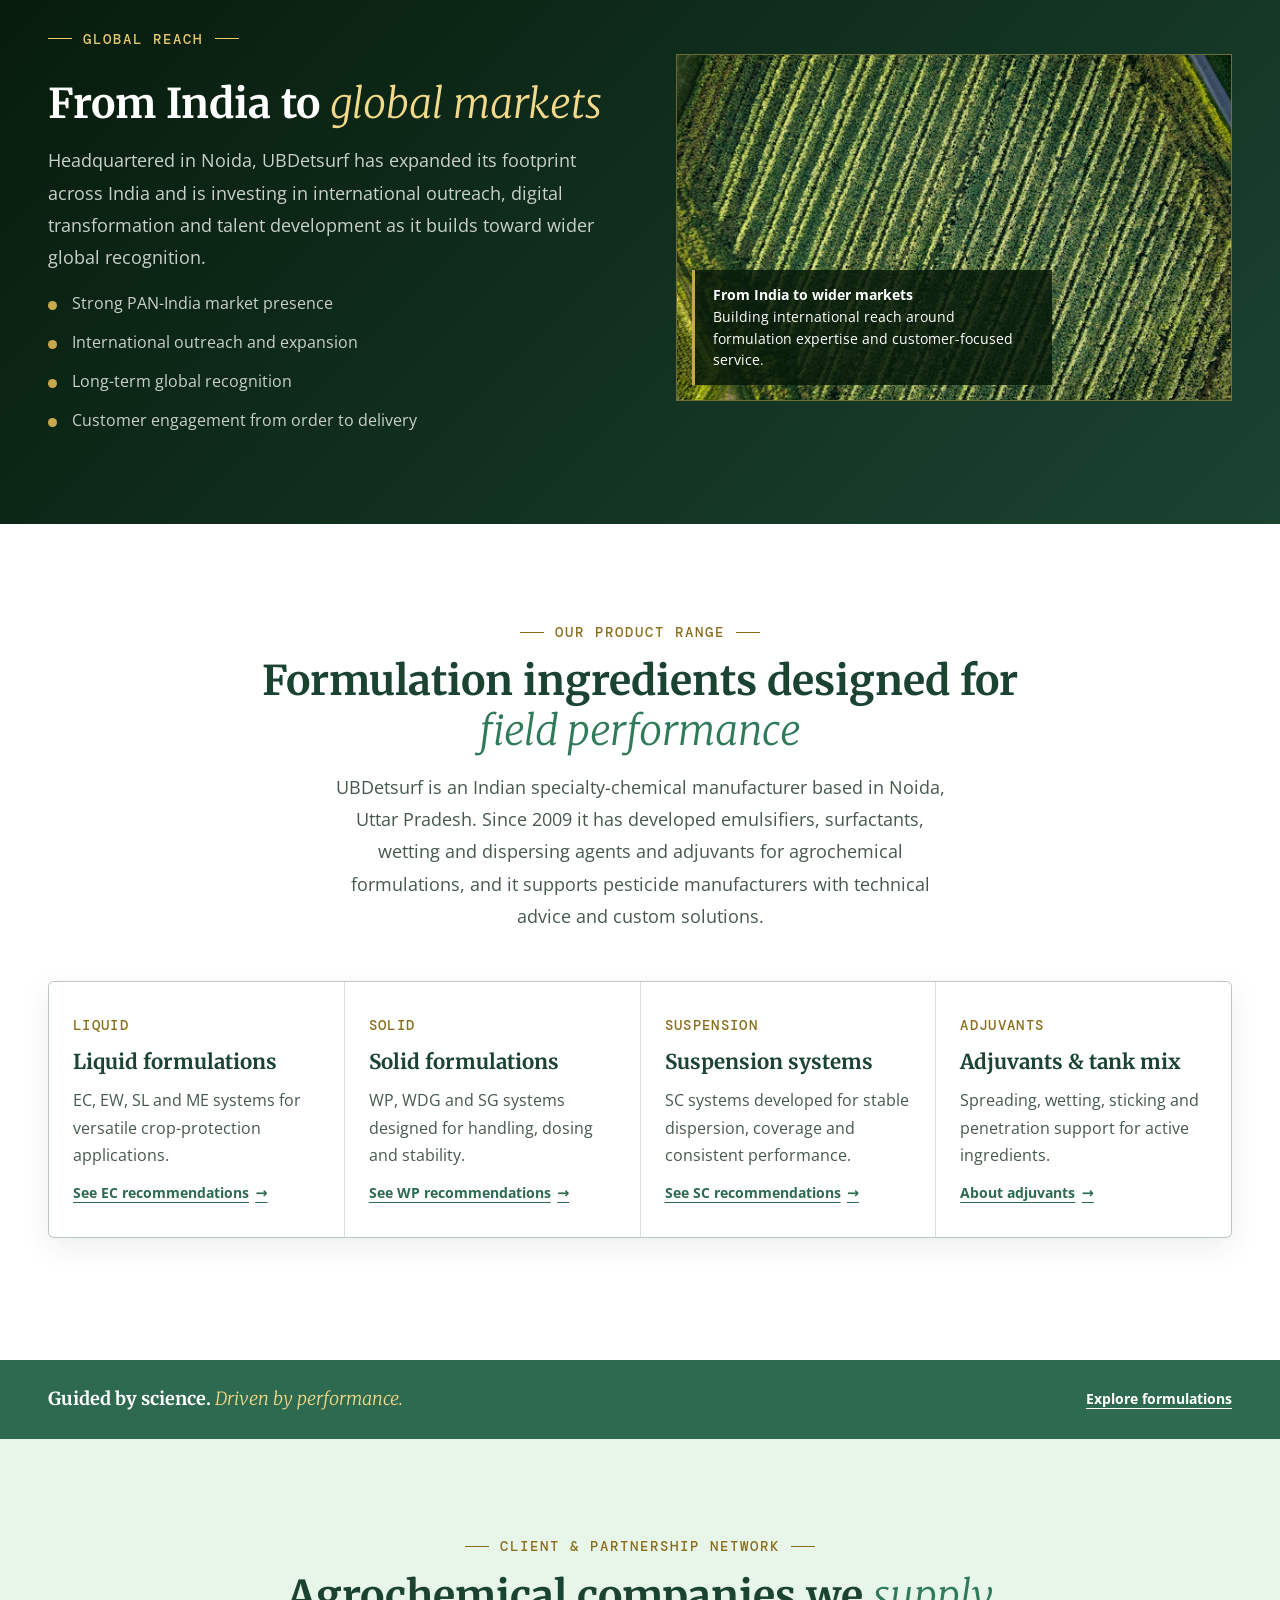
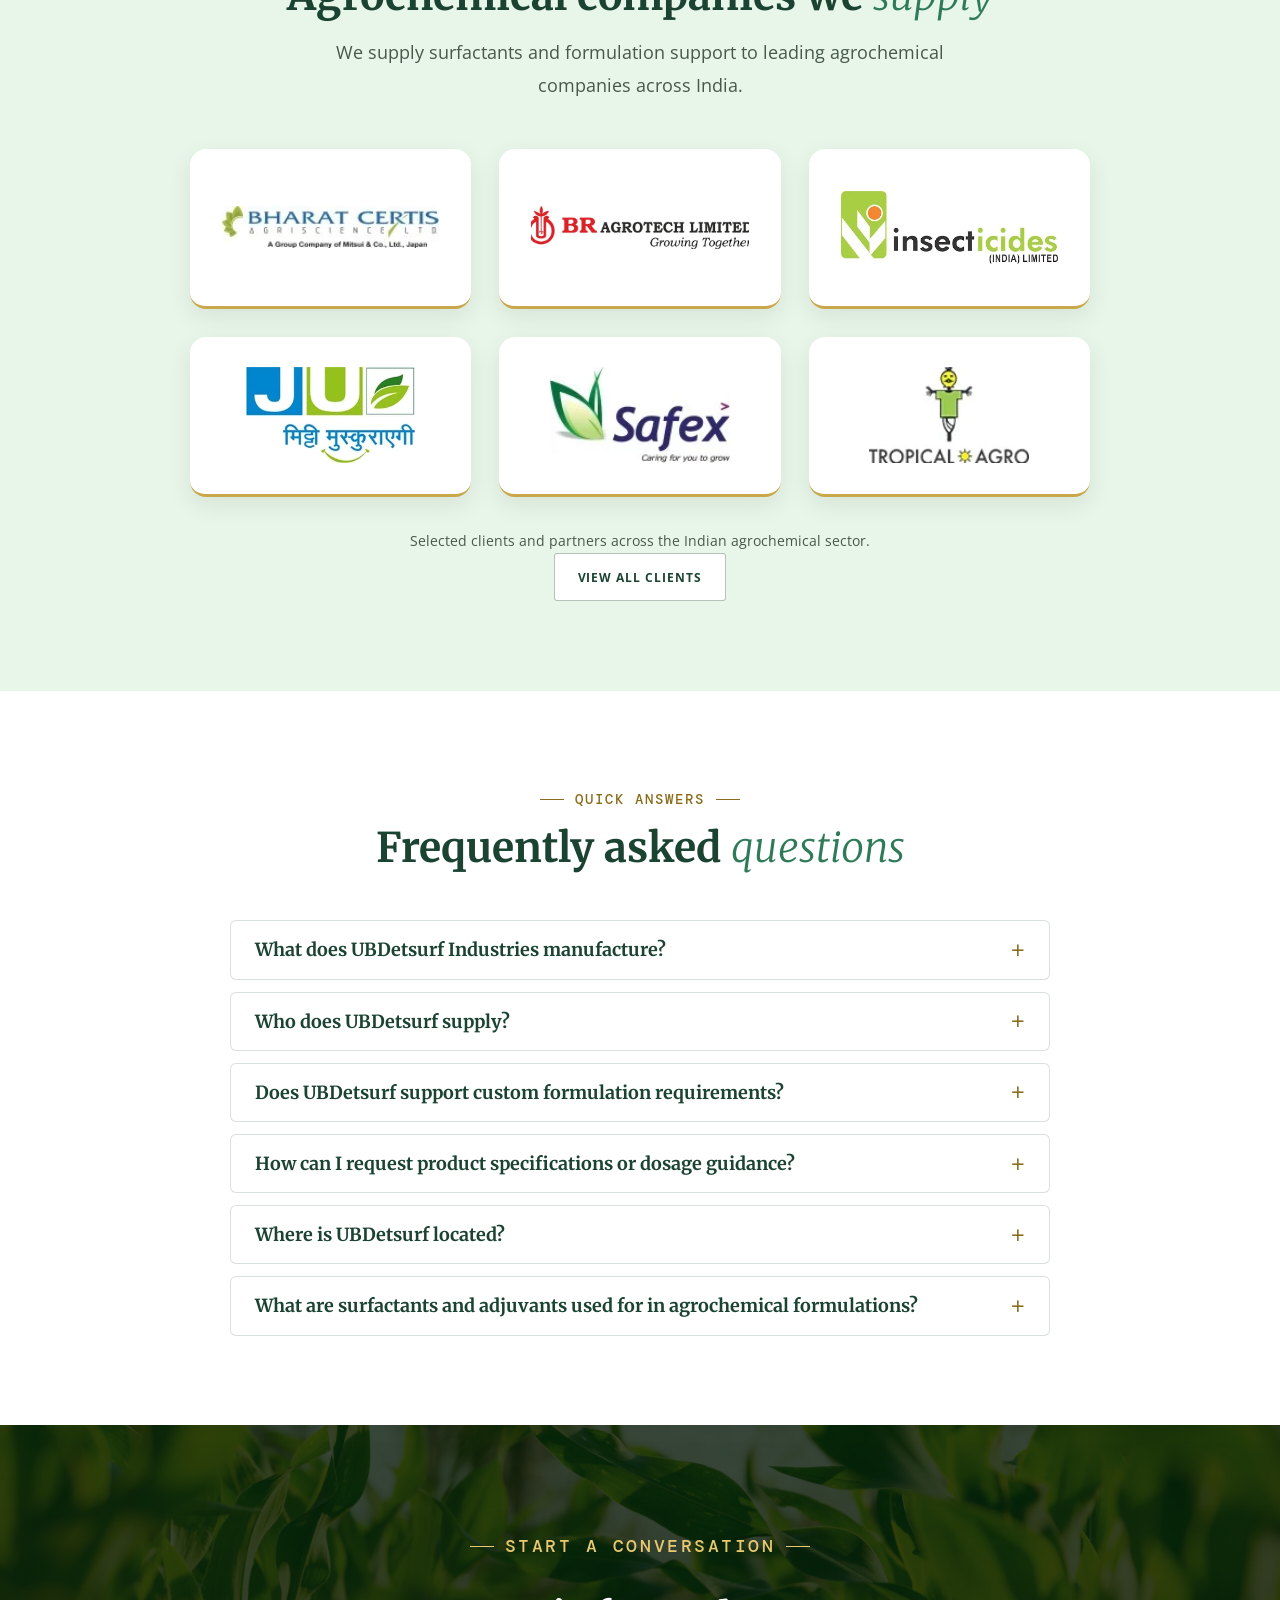
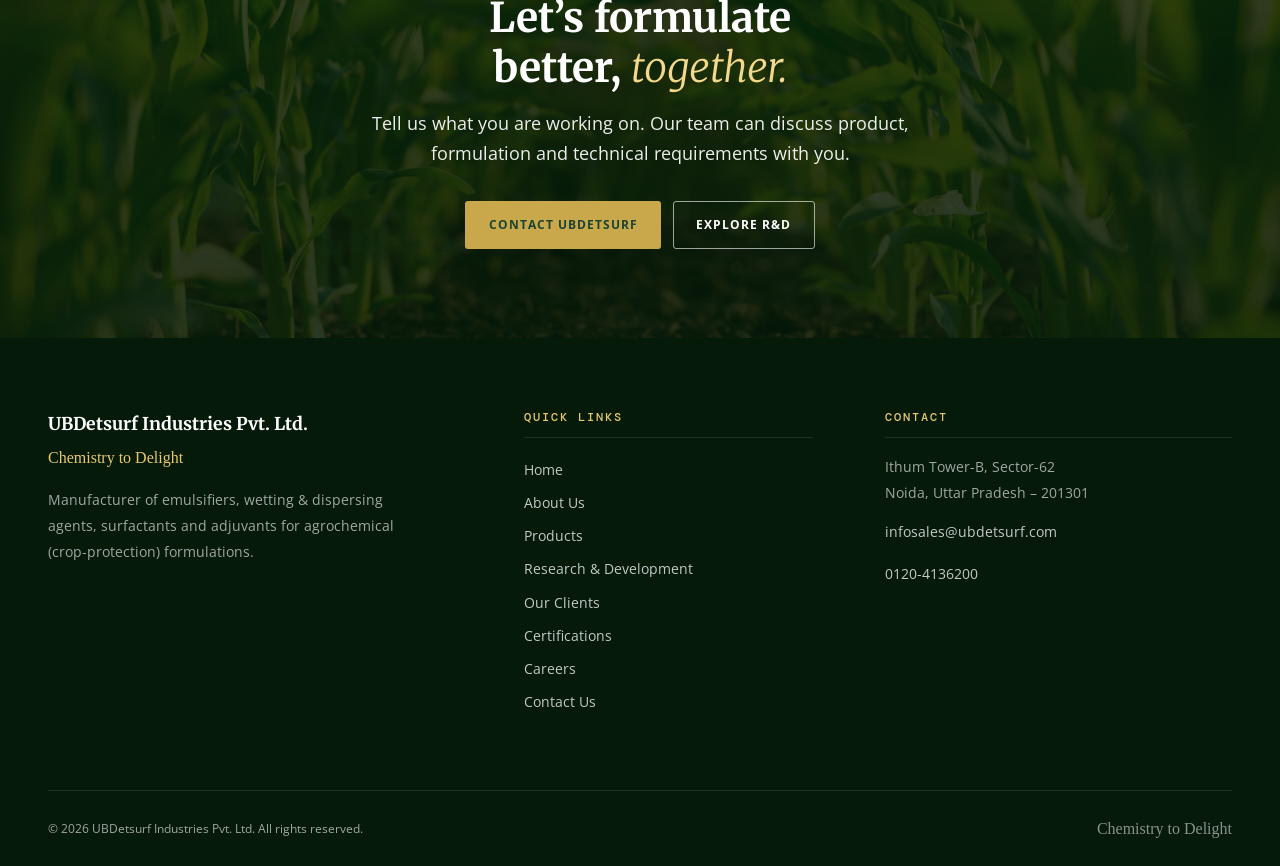
==== commit c221a317: "Show "30+ Years of experience" on the home page Co-Authored-By: Claude Sonnet 5.5 <noreply@anthropic" ====
--- a/index.html
+++ b/index.html
@@ -267,7 +267,7 @@
 
 <section class="metrics" aria-label="Company highlights">
   <div class="metric"><p class="metric__value">100<span>+</span></p><p class="metric__label">Products manufactured</p></div>
-  <div class="metric"><p class="metric__value">2009</p><p class="metric__label">Working in agrochemical formulation ingredients since</p></div>
+  <div class="metric"><p class="metric__value">30<span>+</span></p><p class="metric__label">Years of experience</p></div>
   <div class="metric"><p class="metric__value">2</p><p class="metric__label">Manufacturing units</p></div>
 </section>
 
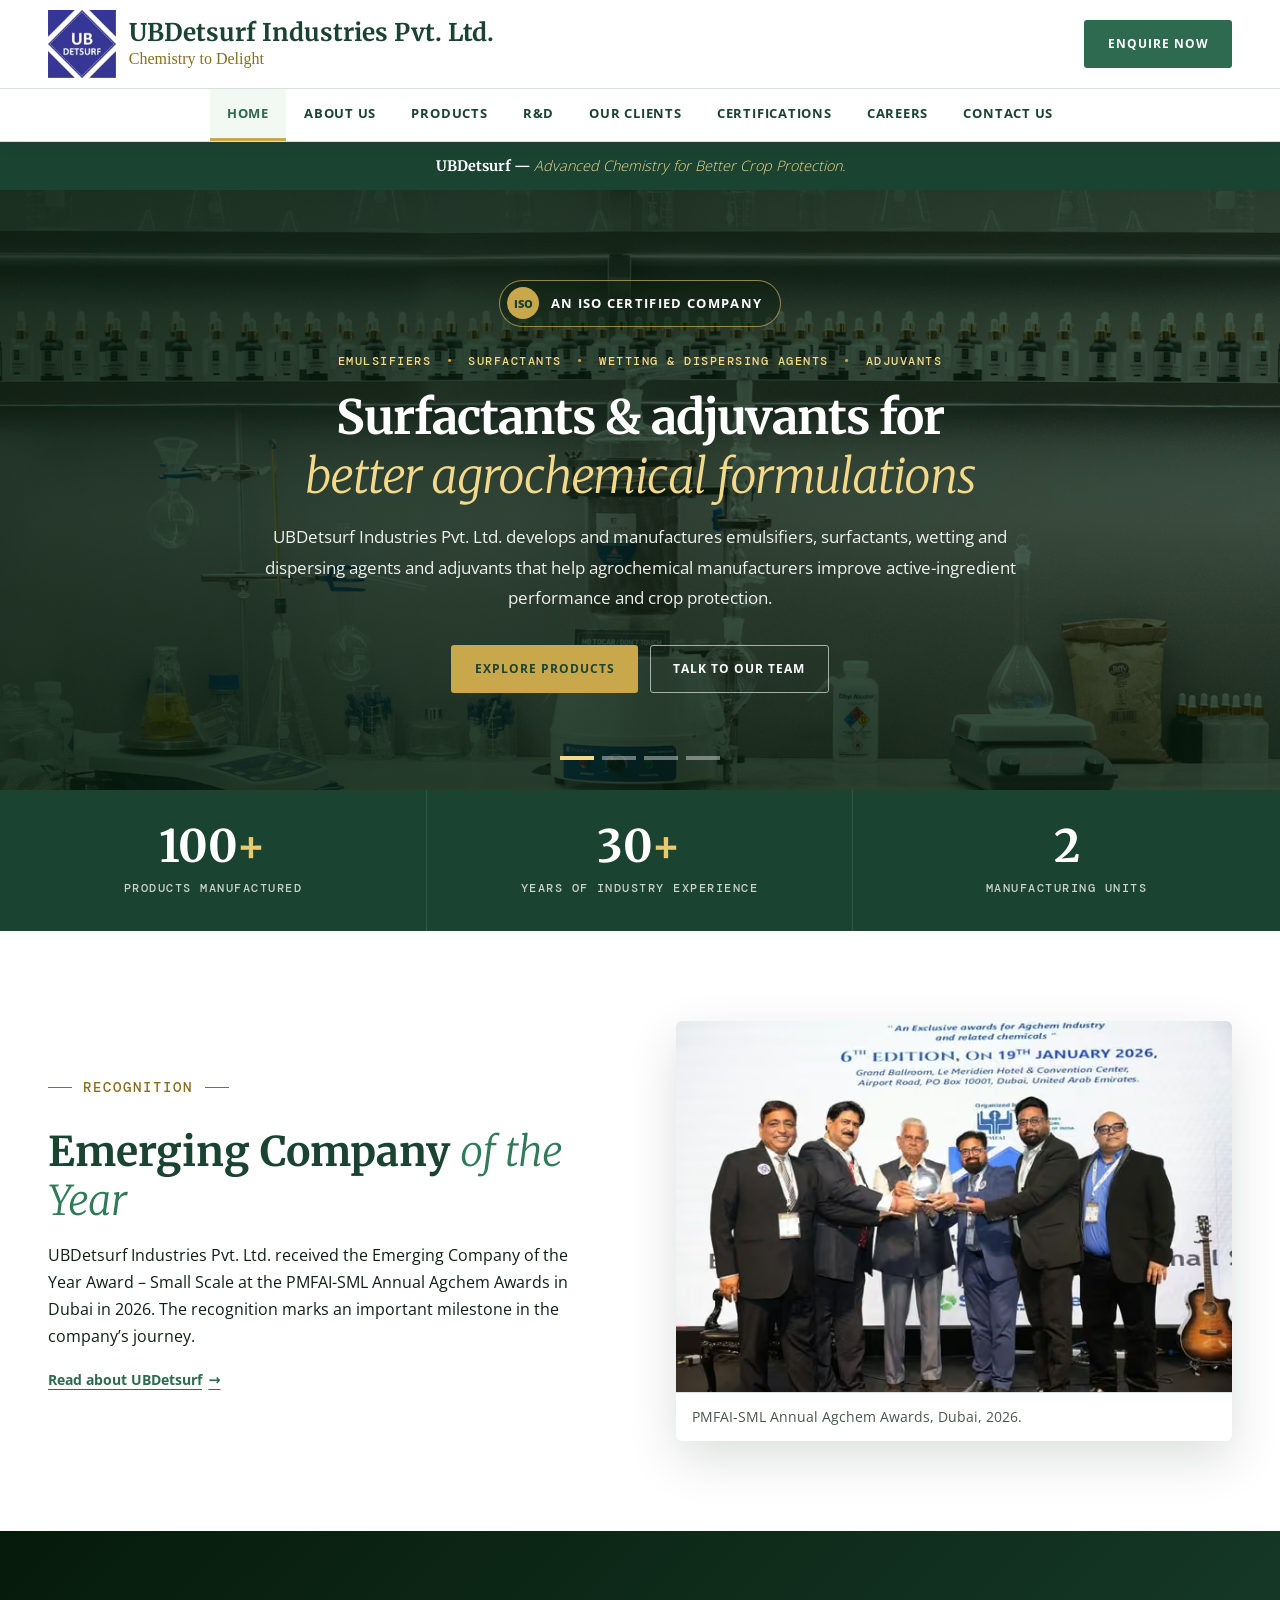
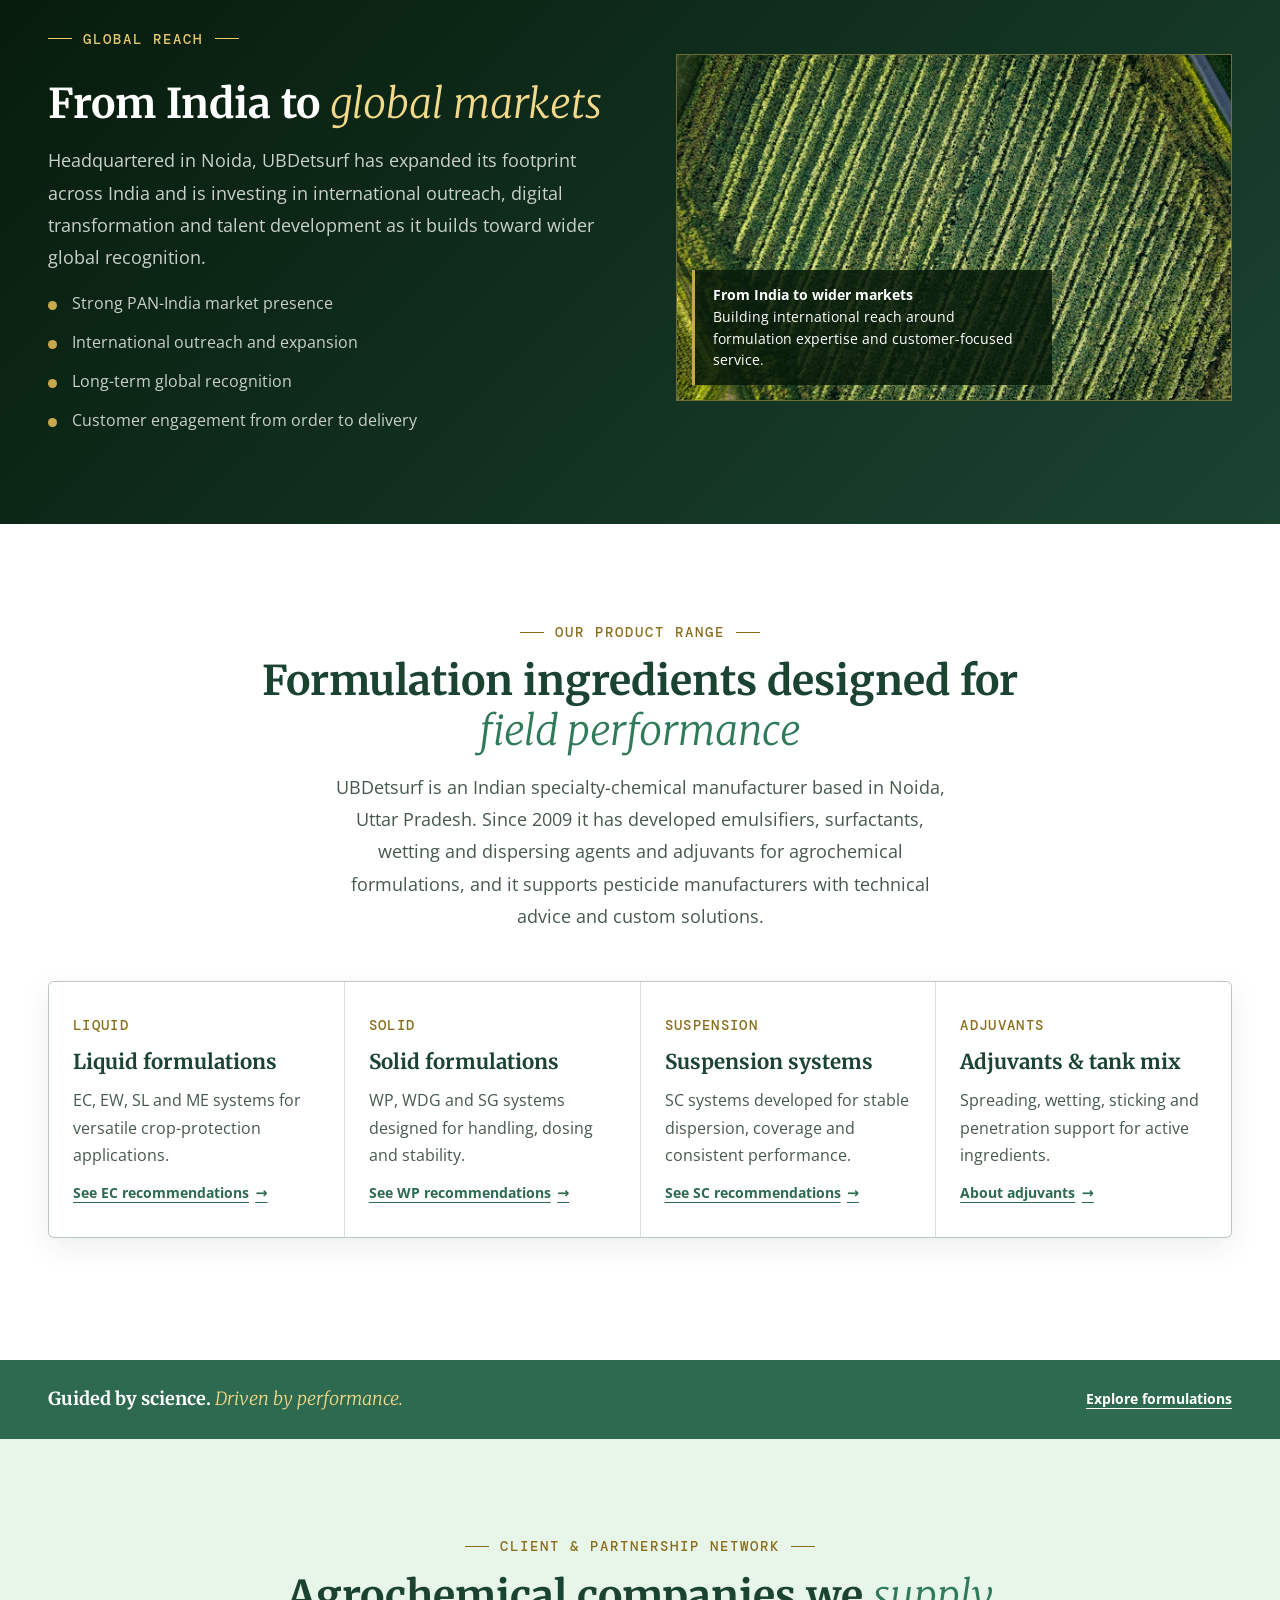
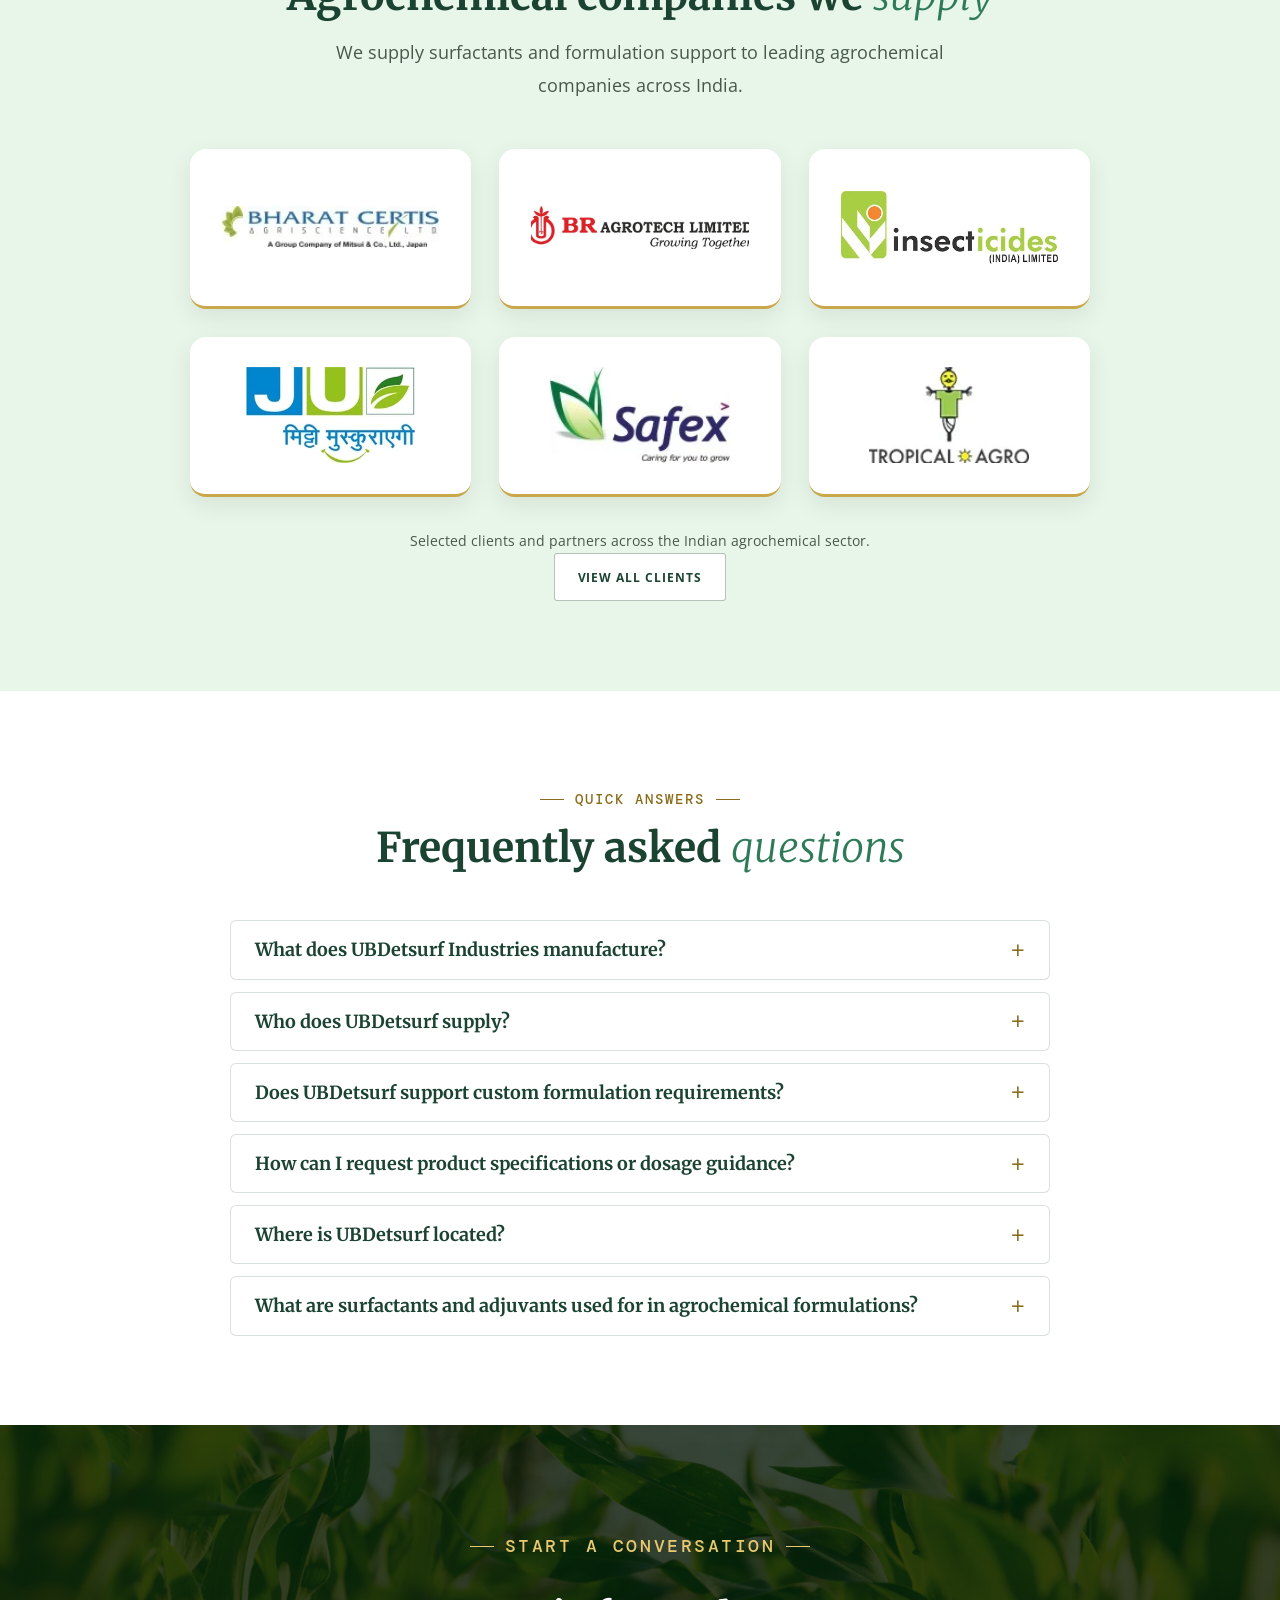
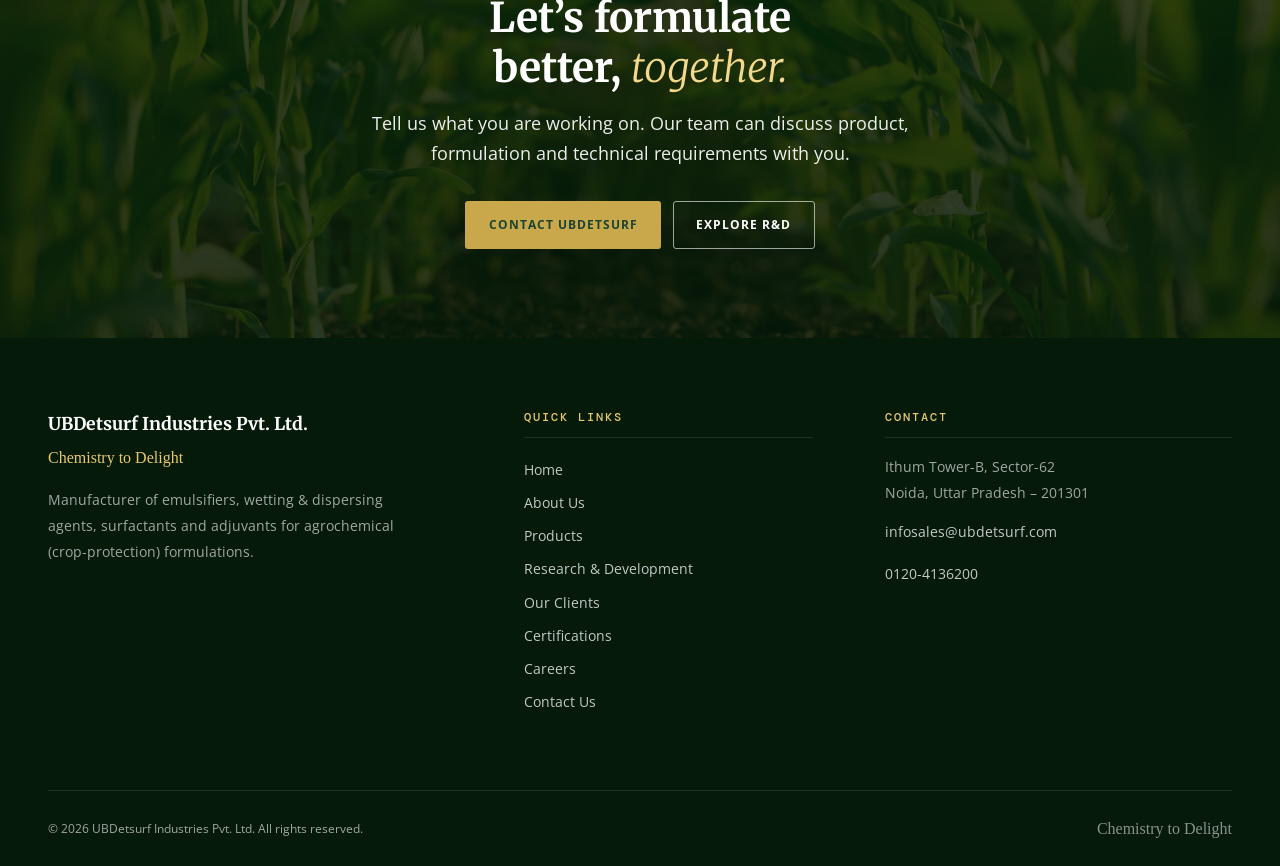
==== commit 7302f43c: "SEO fixes and Netlify setup before launch - About description no longer mentions the removed fact sh" ====
--- a/index.html
+++ b/index.html
@@ -82,14 +82,6 @@
           "email": "infosales@ubdetsurf.com",
           "areaServed": "IN",
           "name": "Sales team"
-        },
-        {
-          "@type": "ContactPoint",
-          "contactType": "purchasing",
-          "telephone": "+91-9818009891",
-          "email": "scm@ubdetsurf.com",
-          "areaServed": "IN",
-          "name": "Purchase / supply chain team"
         }
       ],
       "areaServed": {
@@ -267,7 +259,7 @@
 
 <section class="metrics" aria-label="Company highlights">
   <div class="metric"><p class="metric__value">100<span>+</span></p><p class="metric__label">Products manufactured</p></div>
-  <div class="metric"><p class="metric__value">30<span>+</span></p><p class="metric__label">Years of experience</p></div>
+  <div class="metric"><p class="metric__value">30<span>+</span></p><p class="metric__label">Years of industry experience</p></div>
   <div class="metric"><p class="metric__value">2</p><p class="metric__label">Manufacturing units</p></div>
 </section>
 
--- a/css/components.css
+++ b/css/components.css
@@ -229,6 +229,122 @@
 .breadcrumb a:hover { color: var(--white); }
 .breadcrumb [aria-current] { color: rgba(255, 255, 255, 0.85); }
 
+/* ---- Products: molecule finder, photo cards, click-to-open sheets ------ */
+.page-hero.page-hero--photo{background:linear-gradient(rgba(6,26,10,.72),rgba(6,26,10,.78)),url("../assets/images/hero-slide-3-1600.webp") center/cover}
+.page-hero--photo::after{display:none}.page-hero--photo .container{text-align:center}.page-hero--photo p,.page-hero--photo h1{margin-inline:auto}.page-hero--photo ol{justify-content:center}
+.finder{max-width:720px;margin:0 auto 2.5rem;padding:1.5rem;border:1px solid var(--line);border-top:3px solid #c9a84c;border-radius:14px;background:#fff;box-shadow:var(--shadow-1)}
+.finder label{display:block;margin-bottom:.6rem;font-family:var(--font-serif);font-weight:700;font-size:1.2rem}
+.finder input{width:100%;padding:.85rem 1rem;font:inherit;border:2px solid #2d6a4f;border-radius:8px}
+.finder__status{margin-top:.5rem;font-size:.9rem;color:var(--text-muted)}
+.finder__results{max-height:360px;overflow:auto}
+.finder__results h4{margin:1rem 0 .4rem;font-size:.95rem;color:#2d6a4f}
+.hit{display:block;width:100%;text-align:left;padding:.7rem .9rem;margin-bottom:.4rem;border:1px solid var(--line);border-radius:8px;background:#f6faf7;cursor:pointer;font:inherit;font-size:.92rem}
+.hit:hover,.hit:focus-visible{border-color:#c9a84c;background:#fdf8e8}.hit b{display:block}
+.pgrid{display:grid;gap:1.75rem}@media(min-width:640px){.pgrid{grid-template-columns:repeat(2,1fr)}}@media(min-width:1000px){.pgrid{grid-template-columns:repeat(3,1fr)}}
+.pcard{display:flex;flex-direction:column;overflow:hidden;border:1px solid var(--line);border-radius:14px;background:#fff;box-shadow:var(--shadow-1);color:inherit;text-decoration:none}
+.pcard.reveal-ready.is-visible,.pcard{transition:box-shadow .25s ease}
+.pcard:hover{box-shadow:0 16px 34px rgba(6,26,10,.18)}
+.pcard__photo{position:relative;display:block;aspect-ratio:2/1;overflow:hidden}.pcard__photo img{width:100%;height:100%;object-fit:cover;transition:transform .5s ease}.pcard:hover img{transform:scale(1.06)}
+.pcard__code{position:absolute;left:.75rem;bottom:.75rem;padding:.2rem .7rem;border-radius:4px;background:#c9a84c;color:#061a0a;font:700 .75rem var(--font-mono);letter-spacing:.08em;text-transform:uppercase}
+.pcard__body{display:flex;flex:1;flex-direction:column;gap:.6rem;padding:1.25rem}.pcard__body .tile__code{display:none}.pcard__body p{color:var(--text-muted);font-size:.95rem}.pcard__body .link-arrow{margin-top:auto}
+.sheet-close{display:block;margin:0 0 1rem auto;padding:.5rem 1rem;border:1px solid #2d6a4f;border-radius:6px;background:#fff;cursor:pointer;font:inherit}
+.sheet-close[hidden]{display:none}
+.js-sheets #recommendations{display:none}.js-sheets #recommendations.is-open{display:block}.js-sheets #recommendations .sheet:not(.is-shown){display:none}
+.chip-nav a[aria-current=true]{background:#2d6a4f;color:#fff}
+.sheet{scroll-margin-top:90px}mark.found{background:#ffe58a;padding:0 2px}
+
+
+/* ---- R&D page ------------------------------------------------------------ */
+.page-hero.page-hero--rnd{background:linear-gradient(rgba(6,26,10,.7),rgba(6,26,10,.78)),url("../assets/images/rnd-banner-1600.webp") center/cover}.page-hero--rnd::after{display:none}
+.band .band__grid{display:grid;gap:1.5rem;align-items:center}@media(min-width:900px){.band .band__grid{grid-template-columns:1fr 1fr;gap:4rem}}
+.band{padding-block:3.5rem}.band h2{margin-top:.75rem}.band .lead{color:var(--on-dark-muted)}
+.numbered{counter-reset:n}.numbered .card::before{counter-increment:n;content:"0" counter(n);display:block;font:700 1.6rem var(--font-serif);color:#c9a84c}
+.labgrid{display:grid;gap:1.25rem;padding:0;list-style:none}@media(min-width:640px){.labgrid{grid-template-columns:repeat(2,1fr)}}@media(min-width:1000px){.labgrid{grid-template-columns:repeat(4,1fr)}}
+.labgrid .card{padding:1.5rem 1.25rem}
+.partners{display:grid;gap:1.5rem;text-align:center}@media(min-width:800px){.partners{grid-template-columns:repeat(3,1fr)}}
+.partners>div{padding:2rem 1.5rem;border:1px solid var(--line);border-bottom:3px solid #c9a84c;border-radius:14px;box-shadow:var(--shadow-1)}.partners p{margin-top:.5rem;color:var(--text-muted)}
+
+/* ---- Clients page ---- */
+.page-clients .page-hero.page-hero--photo2 { background: linear-gradient(rgba(6,26,10,.72),rgba(6,26,10,.8)), url("../assets/images/clients-banner-1600.webp") center/cover; }
+.page-clients .page-hero--photo2::after { display: none; }
+.page-clients .ico { width:26px;height:26px;flex:none;color:#2d6a4f }
+.page-clients .wall {display:flex;flex-wrap:wrap;justify-content:center;gap:1rem;margin:0 0 2rem;padding:0;list-style:none}
+.page-clients .wall li {width:calc(50% - .5rem)}
+@media(min-width:700px) {
+.page-clients .wall li {width:calc(25% - .75rem)}
+}
+@media(min-width:1000px) {
+.page-clients .wall li {width:calc(16.666% - .84rem)}
+}
+.page-clients .tilec {display:grid;place-items:center;height:120px;padding:1rem;border-radius:60px 14px;background:#fff;transition:transform .25s ease,border-radius .35s ease}
+.page-clients .tilec:hover {transform:translateY(-8px) scale(1.04);border-radius:14px 60px}
+.page-clients .tilec img {width:100%;height:68px;object-fit:contain}
+.page-clients .tilec span {font-family:var(--font-serif);font-weight:700;font-size:.9rem;line-height:1.4;text-align:center;color:#1b4332}
+.page-clients .clients-wall {background:var(--surface-alt)}
+.page-clients .clients-wall .tilec {box-shadow:0 8px 22px rgba(27,67,50,.1);border-bottom:4px solid #c9a84c}
+.page-clients .clients-wall .tilec:hover {box-shadow:0 16px 32px rgba(27,67,50,.18)}
+.page-clients .clients-wall .fine-print {text-align:center}
+@media(min-width:1000px) {
+.page-clients .reach.reach--4 {grid-template-columns:repeat(4,1fr)}
+}
+/* ---- Careers page ---- */
+.page-careers .page-hero.page-hero--photo2 { background: linear-gradient(rgba(6,26,10,.72),rgba(6,26,10,.8)), url("../assets/images/careers-banner-1600.webp") center/cover; }
+.page-careers .page-hero--photo2::after { display: none; }
+.page-careers .ico { width:26px;height:26px;flex:none;color:#2d6a4f }
+.page-careers .attach-notice {background:var(--surface-alt);border:1px solid #2d6a4f;border-left:4px solid #2d6a4f;color:var(--text)}
+.page-careers .attach-notice strong {color:#1b4332}
+.page-careers .why__grid {display:grid}
+.page-careers .why__intro {display:flex;flex-direction:column;justify-content:center;align-items:flex-start;gap:1.1rem;padding:3.5rem var(--gutter);background:#fff}
+.page-careers .why__intro .lead {text-align:left;margin:0}
+.page-careers .why__intro .eyebrow {justify-content:flex-start}
+.page-careers .why__intro .eyebrow::before {display:none}
+.page-careers .why__intro .btn {display:inline-flex}
+.page-careers .why__cards {display:grid;gap:1.25rem;margin:0;padding:2.5rem var(--gutter);list-style:none;background:#fff}
+@media(min-width:640px) {
+.page-careers .why__cards {grid-template-columns:repeat(2,1fr)}
+}
+@media(min-width:1000px) {
+.page-careers .why__grid {grid-template-columns:2fr 3fr}
+.page-careers .why__intro {padding:4rem 3.5rem}
+.page-careers .why__cards {padding:3rem}
+}
+.page-careers .badge {display:grid;place-items:center;width:52px;height:52px;border-radius:50%;background:#e8f5ea}
+@media(min-width:900px) {
+.page-careers #apply .contact-layout, .page-careers #apply.section .contact-layout {align-items:start}
+}
+.page-careers .contact-item {padding:1rem 1.25rem;border-radius:12px;background:#fff;box-shadow:var(--shadow-1)}
+/* ---- Contact page ---- */
+.page-contact .page-hero.page-hero--photo2 { background: linear-gradient(rgba(6,26,10,.72),rgba(6,26,10,.8)), url("../assets/images/crop-rows-aerial-1200.webp") center/cover; }
+.page-contact .page-hero--photo2::after { display: none; }
+.page-contact .ico { width:26px;height:26px;flex:none;color:#2d6a4f }
+.page-contact .enquiry-band .enquiry-type {display:flex;flex-direction:column;align-items:center;gap:.35rem;padding:1.5rem 1rem;text-align:center;border:1px solid var(--line);border-bottom:4px solid #c9a84c;border-radius:14px;background:#fff;box-shadow:var(--shadow-1);transition:transform .25s ease}
+.page-contact .enquiry-band .enquiry-type:hover, .page-contact .enquiry-band .enquiry-type:focus-visible {transform:translateY(-6px)}
+.page-contact .enquiry-band .enquiry-type:hover {background:#f4faf5}
+.page-contact .enquiry-band .ico {width:52px;height:52px;padding:12px;border-radius:50%;background:#e8f5ea}
+.page-contact .contact-list {display:grid;gap:.9rem}
+@media(min-width:560px) {
+.page-contact .contact-list {grid-template-columns:1fr 1fr}
+.page-contact .contact-list .ci:nth-child(-n+3) {grid-column:1/-1}
+}
+.page-contact .contact-list .ci {display:grid;grid-template-columns:auto 1fr;column-gap:.8rem;align-content:start;margin:0;padding:1rem 1.1rem;border:1px solid var(--line);border-radius:12px;background:#fff;box-shadow:var(--shadow-1);overflow-wrap:anywhere}
+.page-contact .ci>.ico {grid-row:span 2;margin-top:.2rem}
+.page-contact .map {display:grid;gap:2rem;align-items:center}
+@media(min-width:900px) {
+.page-contact .map {grid-template-columns:3fr 2fr}
+}
+.page-contact .map__art {display:grid;place-items:center;min-height:230px;border-radius:16px;border:1px solid var(--line);background:#fff repeating-linear-gradient(0deg,transparent 0 38px,#e3efe5 38px 40px),repeating-linear-gradient(90deg,transparent 0 38px,#e3efe5 38px 40px)}
+.page-contact .map__art {background-color:#fff;background-image:repeating-linear-gradient(0deg,transparent 0 38px,#e3efe5 38px 40px),repeating-linear-gradient(90deg,transparent 0 38px,#e3efe5 38px 40px)}
+.page-contact .map__art .ico {width:72px;height:72px;color:#c9a84c}
+.page-contact .map__text>*+* {margin-top:1rem}
+
+/* The contact column is narrow here: stack the cards so phone numbers stay on one line. */
+@media (min-width: 900px) and (max-width: 1099px) { .page-contact .contact-list .ci { grid-column: 1 / -1; } }
+
+/* Every inner page centres its banner, matching the home page header. */
+.page-hero { text-align: center; }
+.page-hero h1, .page-hero__lead { margin-inline: auto; }
+.page-hero .eyebrow, .page-hero .breadcrumb ol, .page-hero .btn-row { justify-content: center; }
+
 /* ---- Metric band ------------------------------------------------------- */
 .metrics {
   display: grid;
@@ -781,7 +897,9 @@
 }
 .field .hint { font-size: var(--fs-xs); color: var(--text-muted); }
 
-.form-actions { display: grid; gap: var(--space-3); margin-top: var(--space-5); }
+.form-actions { display: grid; gap: var(--space-3); justify-items: start; margin-top: var(--space-5); }
+.form-actions .form-status { justify-self: stretch; }
+.form-status__actions { display: flex; flex-wrap: wrap; gap: var(--space-2); margin-block: var(--space-3); }
 .form-status {
   margin-top: var(--space-4);
   padding: var(--space-4);
--- a/css/responsive.css
+++ b/css/responsive.css
@@ -24,7 +24,6 @@
   .form-grid .field--full { grid-column: 1 / -1; }
   .enquiry-types { grid-template-columns: repeat(2, 1fr); }
   .related { grid-template-columns: repeat(2, 1fr); }
-  .form-actions { grid-template-columns: auto auto; justify-content: start; }
   .strip__inner { flex-direction: row; align-items: center; justify-content: space-between; }
   .site-footer__bottom { flex-direction: row; justify-content: space-between; align-items: center; }
 }
@@ -128,6 +127,8 @@
   .page-hero h1, .hero h1, .section--dark h2 { color: #000 !important; }
   .reveal-ready { opacity: 1 !important; transform: none !important; }
   .journey::after { transform: none; }
+  .finder, .sheet-close { display: none !important; }
+  .js-sheets #recommendations, .js-sheets #recommendations .sheet:not(.is-shown) { display: block !important; }
   .hero-dots { display: none; }
   .globe figcaption { color: #000; }
   #vision-mission :is(h2, h2 em, h3, h4, p, span) { color: #000 !important; }
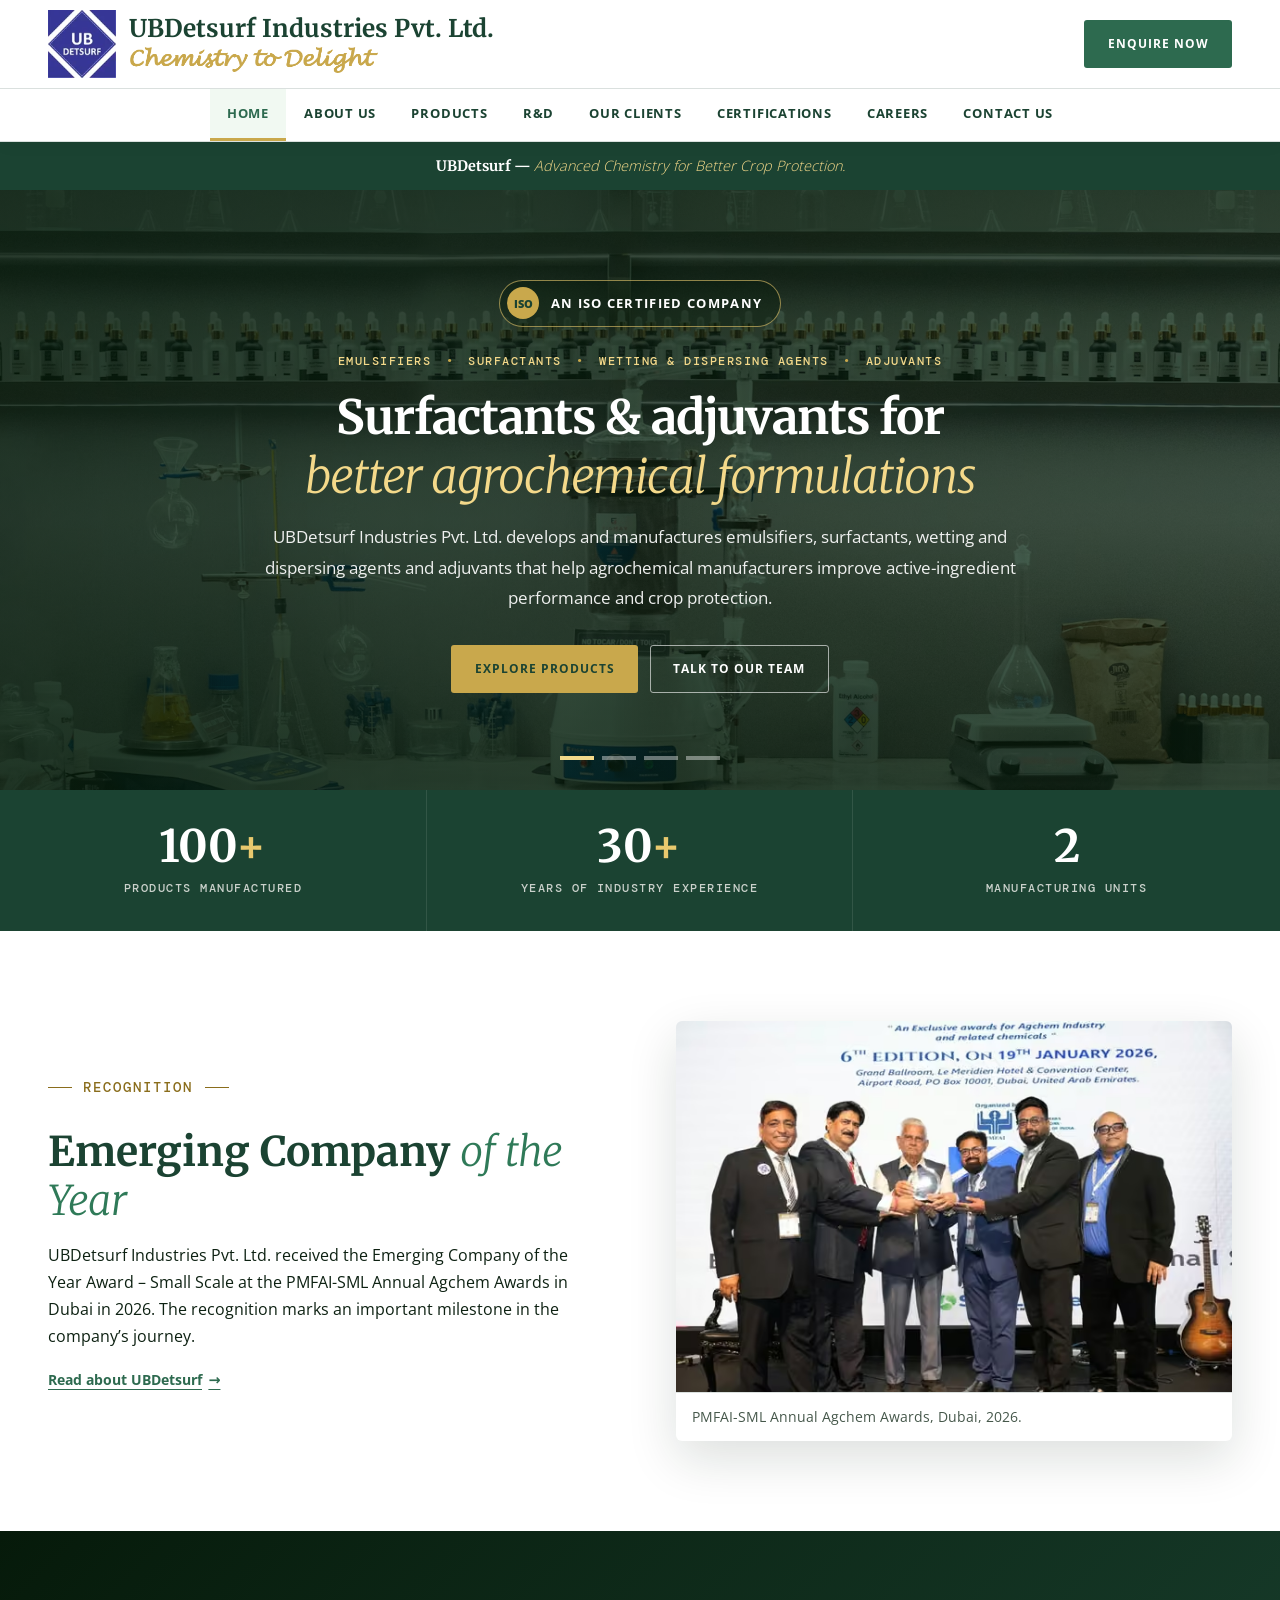
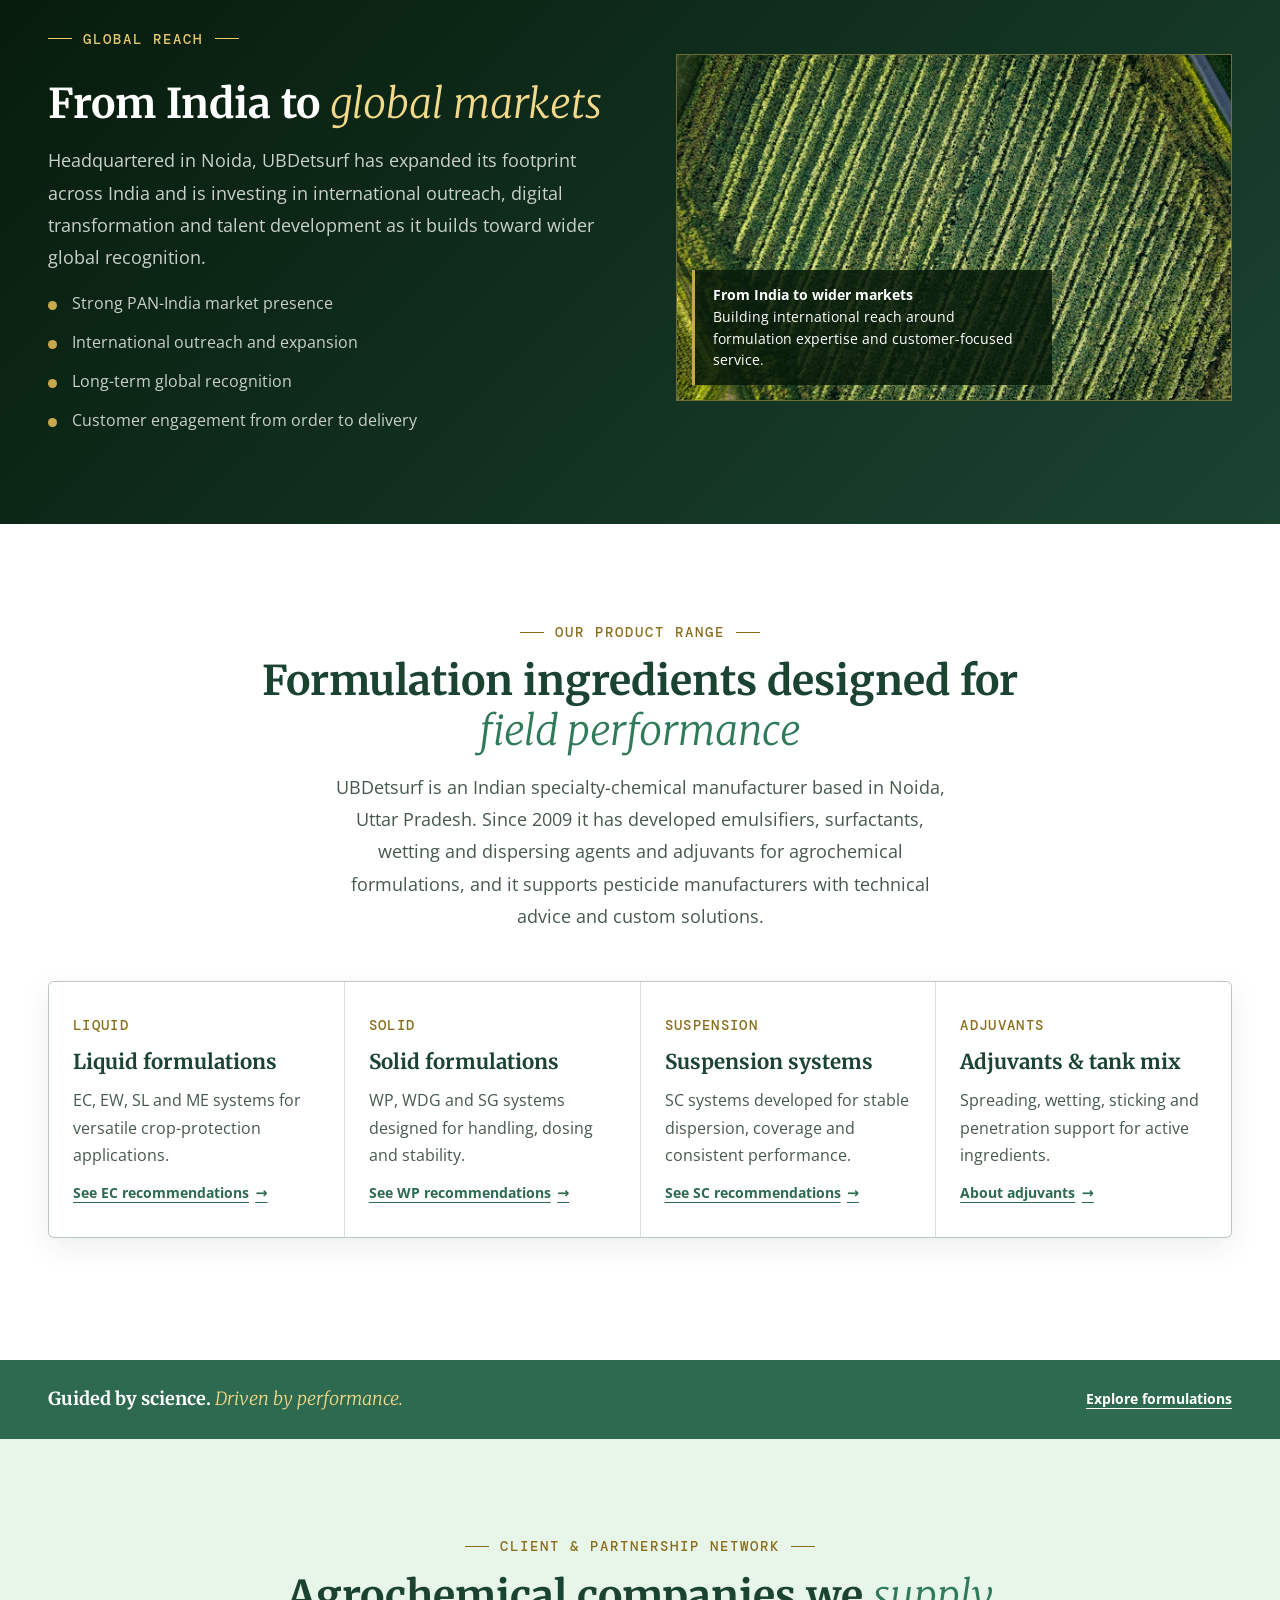
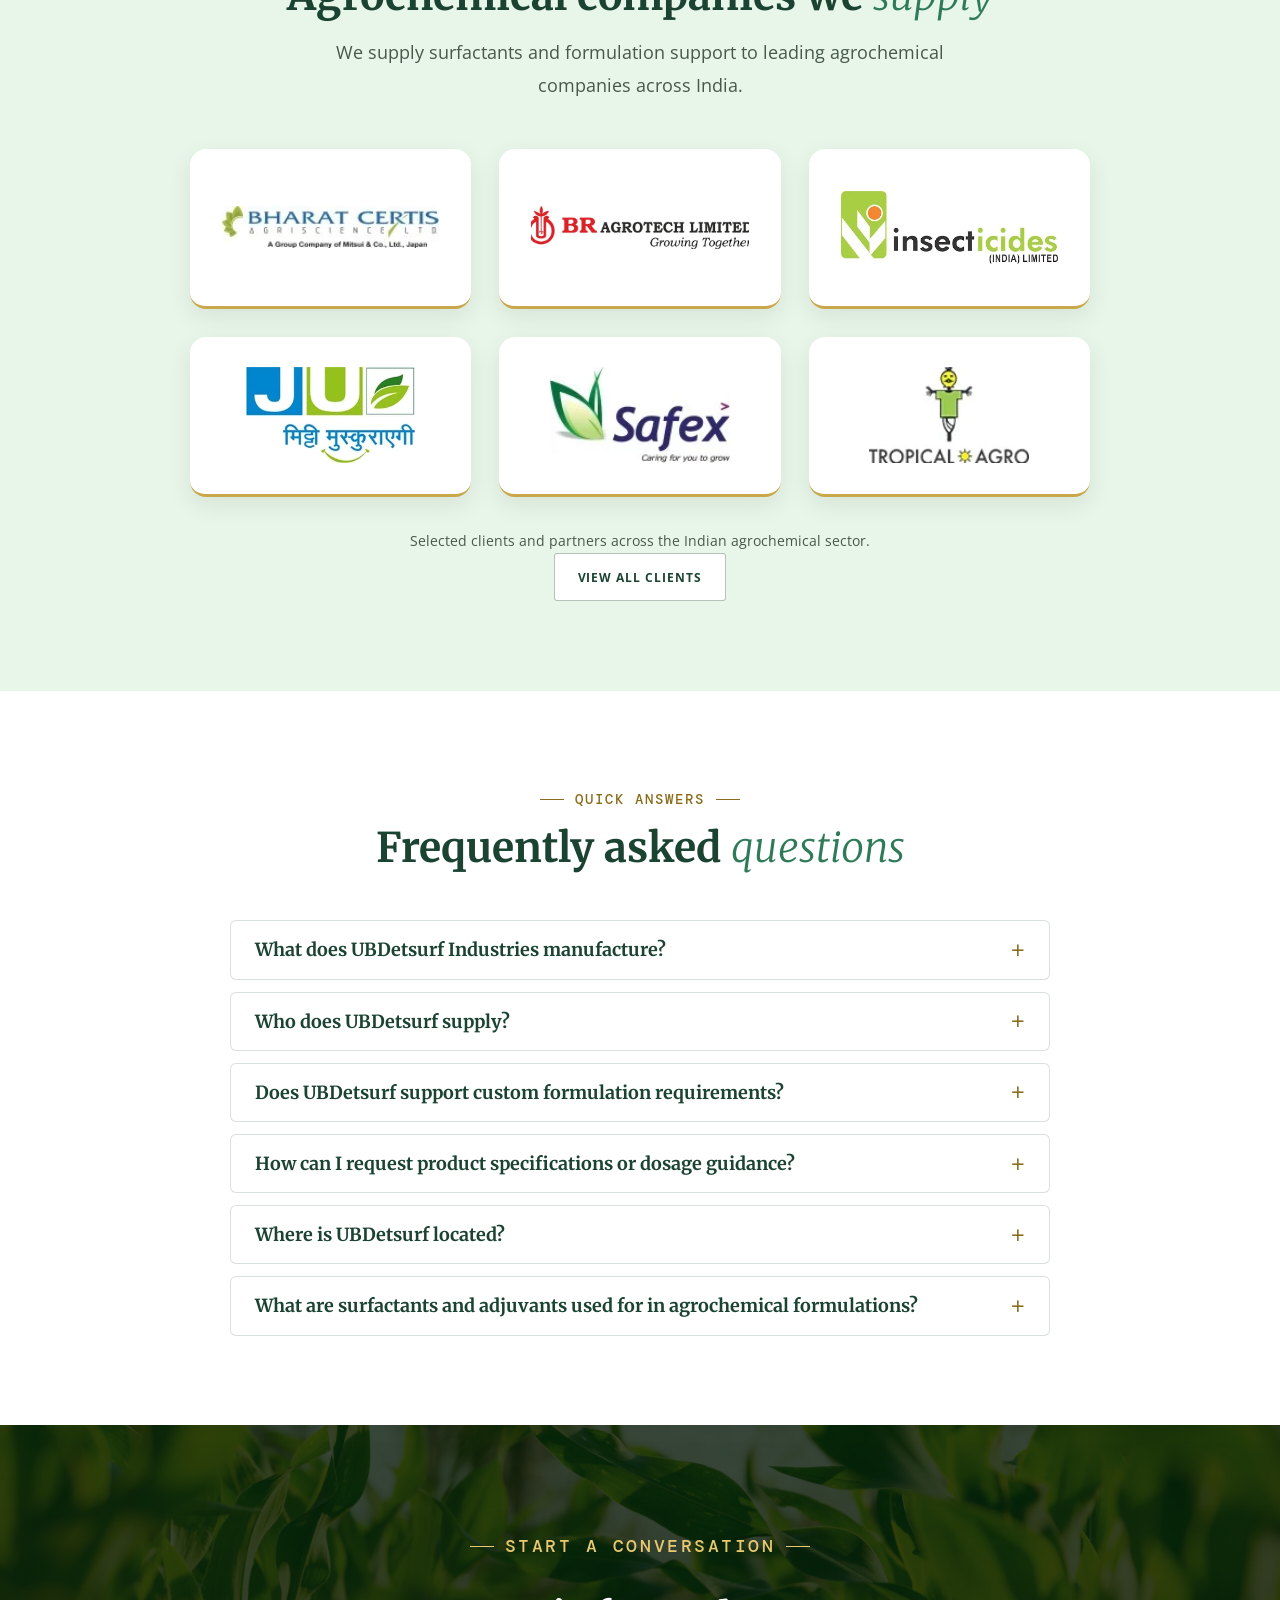
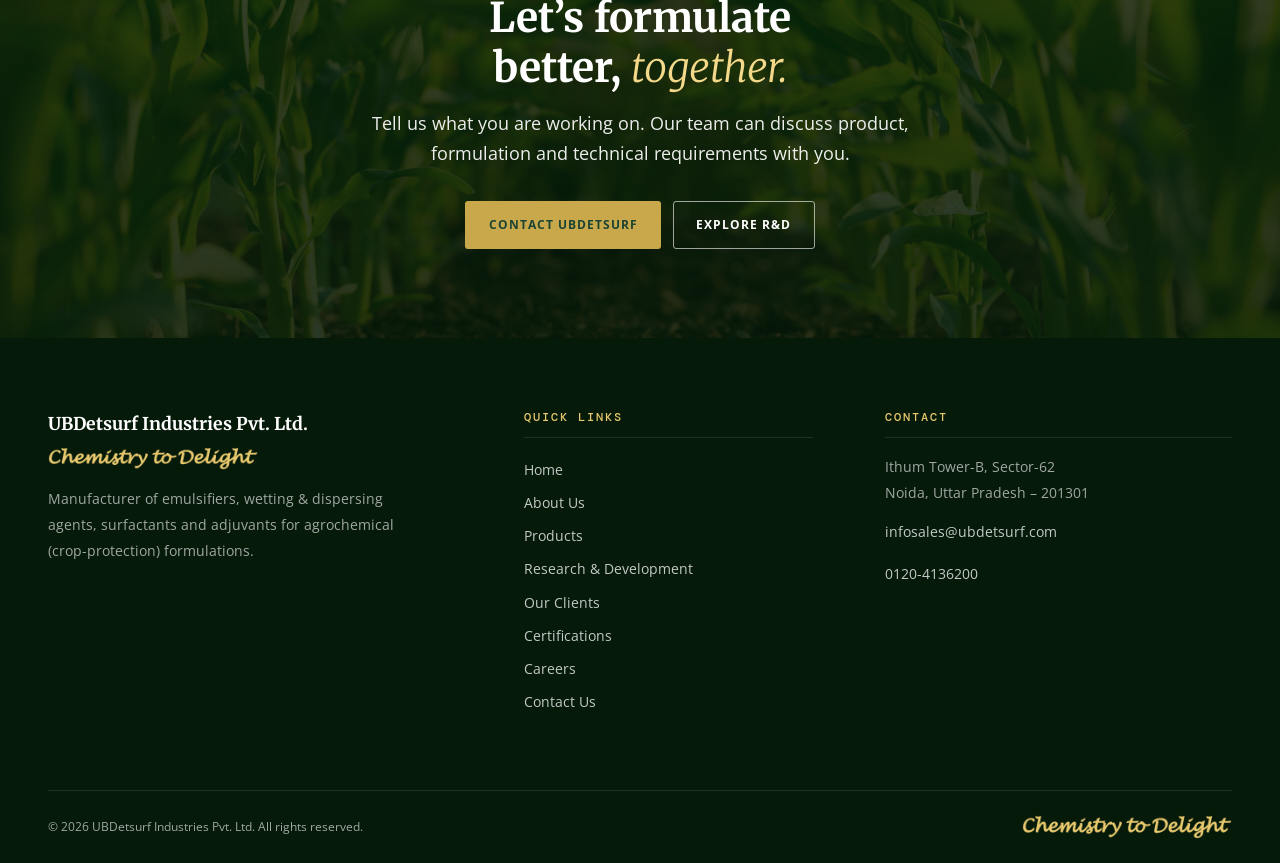
==== commit dd6f67b3: "Use the logo's tagline lettering; fix the narrow phone header - Header and footer tagline now comes " ====
--- a/index.html
+++ b/index.html
@@ -210,7 +210,7 @@
            sizes="68px" width="68" height="68" alt="" decoding="async">
       <span class="logo__text">
         <span class="logo__name"><b>UBDetsurf</b> Industries Pvt. Ltd.</span>
-        <span class="logo__tag">Chemistry to Delight</span>
+        <span class="logo__tag"><img src="assets/images/tagline-gold.png" width="960" height="108" alt="Chemistry to Delight" decoding="async"></span>
       </span>
     </a>
     <a class="btn btn--green header-cta" href="contact-us.html#enquiry">Enquire now</a>
@@ -238,9 +238,9 @@
 <section class="hero hero--slides" aria-labelledby="hero-title">
   <div class="hero__media" aria-hidden="true">
     <div class="hero-slide is-active"><picture><source type="image/avif" srcset="assets/images/hero-slide-1-800.avif 800w, assets/images/hero-slide-1-1600.avif 1600w" sizes="100vw"><source type="image/webp" srcset="assets/images/hero-slide-1-800.webp 800w, assets/images/hero-slide-1-1600.webp 1600w" sizes="100vw"><img src="assets/images/hero-slide-1-800.webp" alt="" decoding="async" fetchpriority="high"></picture></div>
-    <div class="hero-slide"><picture><source type="image/avif" srcset="assets/images/hero-slide-2-800.avif 800w, assets/images/hero-slide-2-1600.avif 1600w" sizes="100vw"><source type="image/webp" srcset="assets/images/hero-slide-2-800.webp 800w, assets/images/hero-slide-2-1600.webp 1600w" sizes="100vw"><img src="assets/images/hero-slide-2-800.webp" alt="" decoding="async" fetchpriority="low"></picture></div>
-    <div class="hero-slide"><picture><source type="image/avif" srcset="assets/images/hero-slide-3-800.avif 800w, assets/images/hero-slide-3-1600.avif 1600w" sizes="100vw"><source type="image/webp" srcset="assets/images/hero-slide-3-800.webp 800w, assets/images/hero-slide-3-1600.webp 1600w" sizes="100vw"><img src="assets/images/hero-slide-3-800.webp" alt="" decoding="async" fetchpriority="low"></picture></div>
-    <div class="hero-slide"><picture><source type="image/avif" srcset="assets/images/hero-slide-4-800.avif 800w, assets/images/hero-slide-4-1600.avif 1600w" sizes="100vw"><source type="image/webp" srcset="assets/images/hero-slide-4-800.webp 800w, assets/images/hero-slide-4-1600.webp 1600w" sizes="100vw"><img src="assets/images/hero-slide-4-800.webp" alt="" decoding="async" fetchpriority="low"></picture></div>
+    <div class="hero-slide"><picture><source type="image/avif" data-srcset="assets/images/hero-slide-2-800.avif 800w, assets/images/hero-slide-2-1600.avif 1600w" sizes="100vw"><source type="image/webp" data-srcset="assets/images/hero-slide-2-800.webp 800w, assets/images/hero-slide-2-1600.webp 1600w" sizes="100vw"><img data-src="assets/images/hero-slide-2-800.webp" alt="" decoding="async" fetchpriority="low"></picture></div>
+    <div class="hero-slide"><picture><source type="image/avif" data-srcset="assets/images/hero-slide-3-800.avif 800w, assets/images/hero-slide-3-1600.avif 1600w" sizes="100vw"><source type="image/webp" data-srcset="assets/images/hero-slide-3-800.webp 800w, assets/images/hero-slide-3-1600.webp 1600w" sizes="100vw"><img data-src="assets/images/hero-slide-3-800.webp" alt="" decoding="async" fetchpriority="low"></picture></div>
+    <div class="hero-slide"><picture><source type="image/avif" data-srcset="assets/images/hero-slide-4-800.avif 800w, assets/images/hero-slide-4-1600.avif 1600w" sizes="100vw"><source type="image/webp" data-srcset="assets/images/hero-slide-4-800.webp 800w, assets/images/hero-slide-4-1600.webp 1600w" sizes="100vw"><img data-src="assets/images/hero-slide-4-800.webp" alt="" decoding="async" fetchpriority="low"></picture></div>
   </div>
   <div class="hero__inner container">
     <p class="iso-badge"><span class="iso-badge__mark" aria-hidden="true">ISO</span>An ISO certified company</p>
@@ -397,7 +397,7 @@
     <div class="site-footer__grid">
       <div>
         <p class="site-footer__name"><b>UBDetsurf</b> Industries Pvt. Ltd.</p>
-        <p class="site-footer__tag">Chemistry to Delight</p>
+        <p class="site-footer__tag"><img src="assets/images/tagline-light-gold.png" width="960" height="108" alt="Chemistry to Delight" decoding="async"></p>
         <p class="site-footer__about">Manufacturer of emulsifiers, wetting &amp; dispersing agents, surfactants and adjuvants for agrochemical (crop-protection) formulations.</p>
       </div>
       <nav aria-label="Footer">
@@ -424,7 +424,7 @@
     </div>
     <div class="site-footer__bottom">
       <span>&copy; 2026 UBDetsurf Industries Pvt. Ltd. All rights reserved.</span>
-      <span class="site-footer__script">Chemistry to Delight</span>
+      <span class="site-footer__script"><img src="assets/images/tagline-light-gold.png" width="960" height="108" alt="Chemistry to Delight" decoding="async"></span>
     </div>
   </div>
 </footer>
--- a/css/variables.css
+++ b/css/variables.css
@@ -76,9 +76,6 @@
   --font-serif: "Merriweather", Georgia, "Times New Roman", serif;
   --font-sans: "Open Sans", system-ui, -apple-system, "Segoe UI", Roboto, Arial, sans-serif;
   --font-mono: "DM Mono", ui-monospace, "SFMono-Regular", Menlo, Consolas, monospace;
-  /* The logo tagline uses Lucida Handwriting. It is a system font that cannot
-     be self-hosted, so a handwriting-style fallback chain is provided. */
-  --font-script: "Lucida Handwriting Std", "Lucida Handwriting", "Lucida Calligraphy", "Apple Chancery", cursive;
 
   /* Fluid type scale */
   --fs-xs: 0.78rem;
--- a/css/global.css
+++ b/css/global.css
@@ -262,13 +262,10 @@
   color: var(--green-700);
 }
 .logo__name b { font-weight: 900; }
-.logo__tag {
-  margin-top: 0.15rem;
-  font-family: var(--font-script);
-  font-size: 0.78rem;
-  line-height: 1.3;
-  color: var(--gold-text);
-}
+/* The tagline is artwork cut from the company logo, so its lettering is the
+   same on every device. */
+.logo__tag { display: block; margin-top: 0.2rem; }
+.logo__tag img { width: 100%; max-width: 140px; height: auto; }
 
 .header-cta { display: none; }
 
@@ -375,12 +372,8 @@
   color: var(--white);
 }
 .site-footer__name b { font-weight: 900; }
-.site-footer__tag {
-  margin-top: 0.2rem;
-  font-family: var(--font-script);
-  font-size: 1rem;
-  color: var(--gold-300);
-}
+.site-footer__tag { margin-top: 0.4rem; }
+.site-footer__tag img, .site-footer__script img { width: 210px; max-width: 100%; height: auto; }
 .site-footer__about {
   margin-top: var(--space-4);
   max-width: 44ch;
@@ -416,11 +409,6 @@
   border-top: 1px solid rgba(255, 255, 255, 0.1);
   font-size: var(--fs-xs);
 }
-.site-footer__script {
-  font-family: var(--font-script);
-  font-size: 1rem;
-  color: #8a928c;
-}
 
 /* ---- Motion preferences ---- */
 @media (prefers-reduced-motion: reduce) {
--- a/css/components.css
+++ b/css/components.css
@@ -600,6 +600,10 @@
 .facility__body { padding: var(--space-5); }
 .facility__body > * + * { margin-top: var(--space-2); }
 .facility__body p { color: var(--text-muted); }
+.facility__placeholder { display: flex; flex-direction: column; align-items: center; justify-content: center; gap: var(--space-2); aspect-ratio: 4 / 3; background: var(--surface-alt); }
+.facility__placeholder-num { font-family: var(--font-serif); font-size: 3rem; font-weight: 700; line-height: 1; color: var(--green-700); }
+.facility__placeholder-text { font-family: var(--font-mono); font-size: 0.85rem; font-weight: 500; letter-spacing: 0.18em; text-transform: uppercase; color: var(--gold-text); }
+.facility__address { padding-left: var(--space-3); border-left: 3px solid var(--gold-500); font-size: var(--fs-sm); font-style: normal; line-height: 1.6; color: var(--text); }
 .facility__kind {
   font-family: var(--font-mono);
   font-size: 0.78rem;
--- a/css/responsive.css
+++ b/css/responsive.css
@@ -7,7 +7,7 @@
 @media (min-width: 640px) {
   .logo__mark { width: 56px; height: 56px; }
   .logo__name { font-size: 1.15rem; }
-  .logo__tag { font-size: 0.9rem; }
+  .logo__tag img { max-width: 190px; }
 
   .metrics { grid-template-columns: repeat(3, 1fr); }
   .metric { border-bottom: 0; border-right: 1px solid rgba(255, 255, 255, 0.1); }
@@ -38,7 +38,7 @@
   .site-header__brand { min-height: var(--brand-row-h); }
   .logo__mark { width: 68px; height: 68px; }
   .logo__name { font-size: clamp(1.3rem, 1.9vw, 1.7rem); }
-  .logo__tag { font-size: 1rem; }
+  .logo__tag img { max-width: 250px; }
   .header-cta { display: inline-flex; }
   .nav-toggle { display: none; }
   .site-nav { display: block; }
@@ -120,6 +120,11 @@
   .client-cards li:nth-child(3n) { --reveal-delay: 0.3s; }
 }
 
+/* ---- Very narrow phones: give the name and tagline room (Contact Us stays in the menu) ---- */
+@media (max-width: 379px) {
+  .site-header .header-cta { display: none; }
+}
+
 @media print {
   .site-header, .skip-link, .cta-band, .chip-nav, .nav-toggle { display: none !important; }
   body { background: #fff; }
